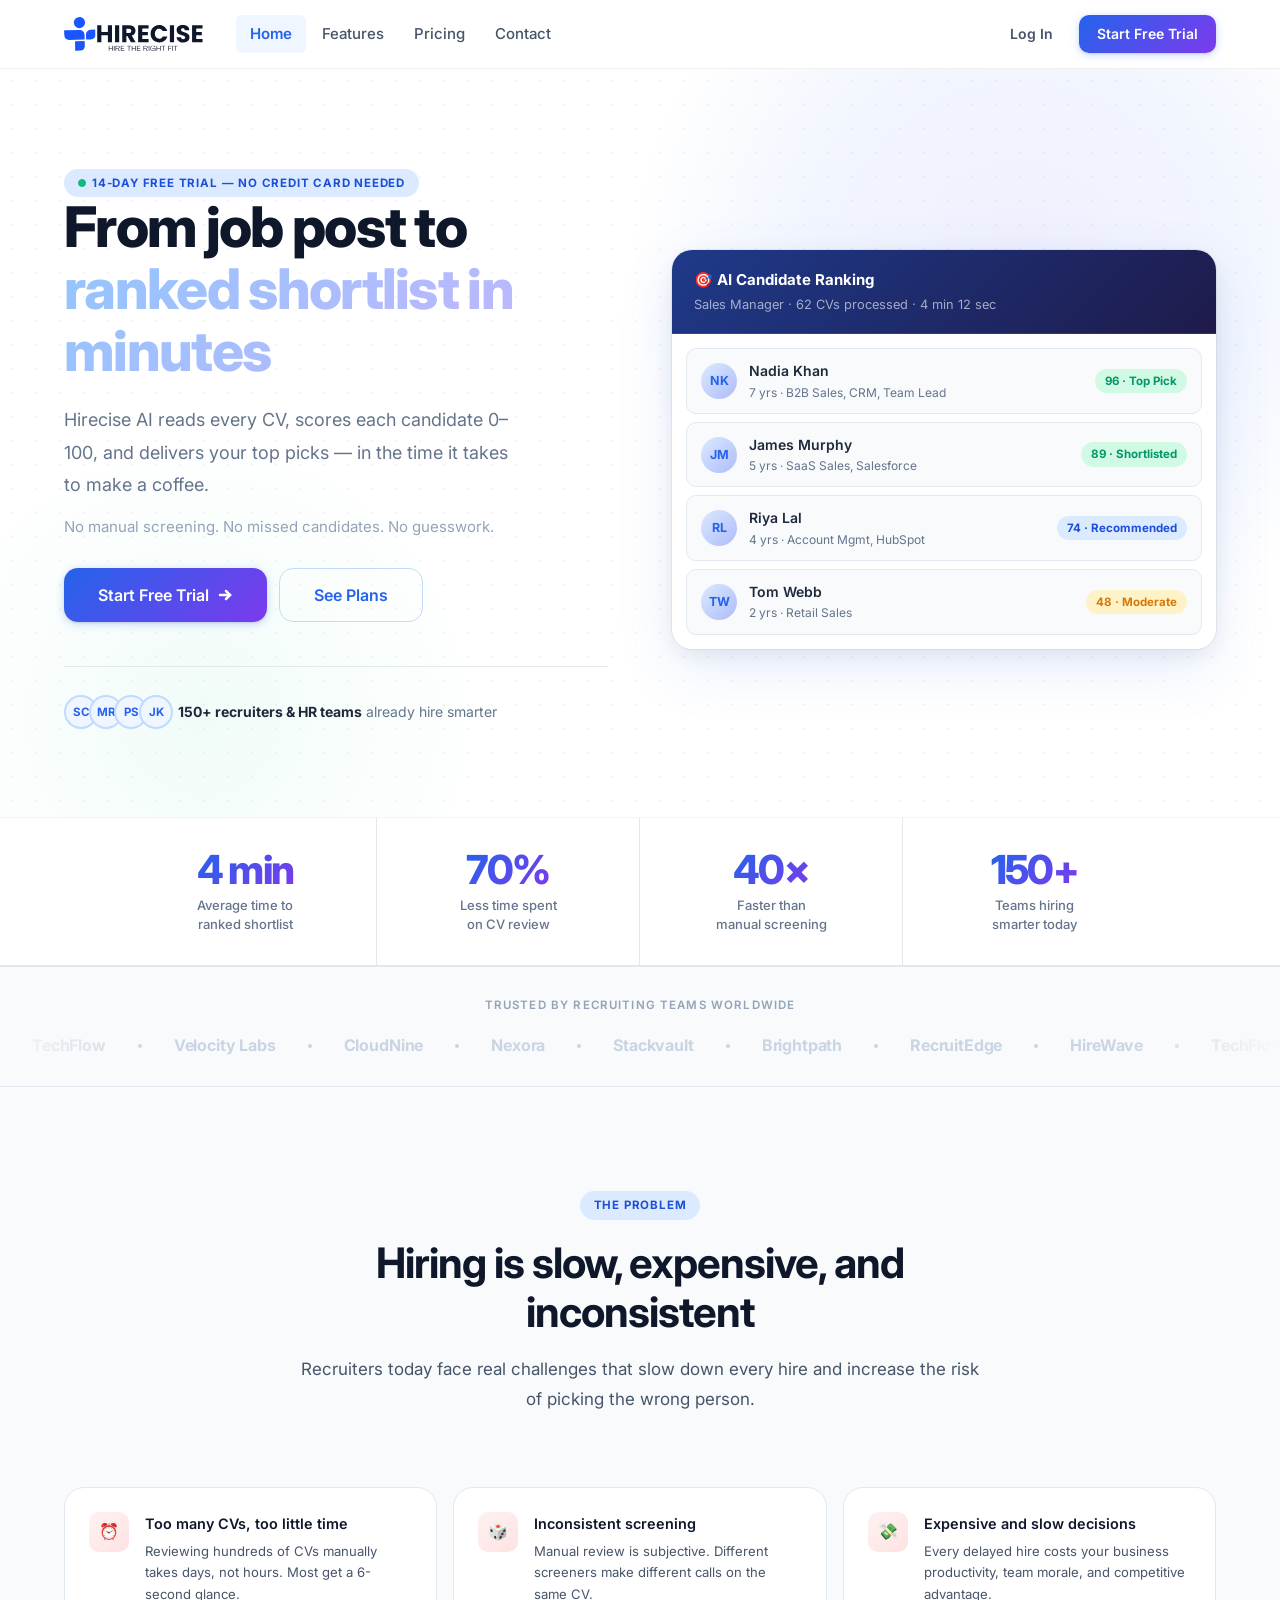
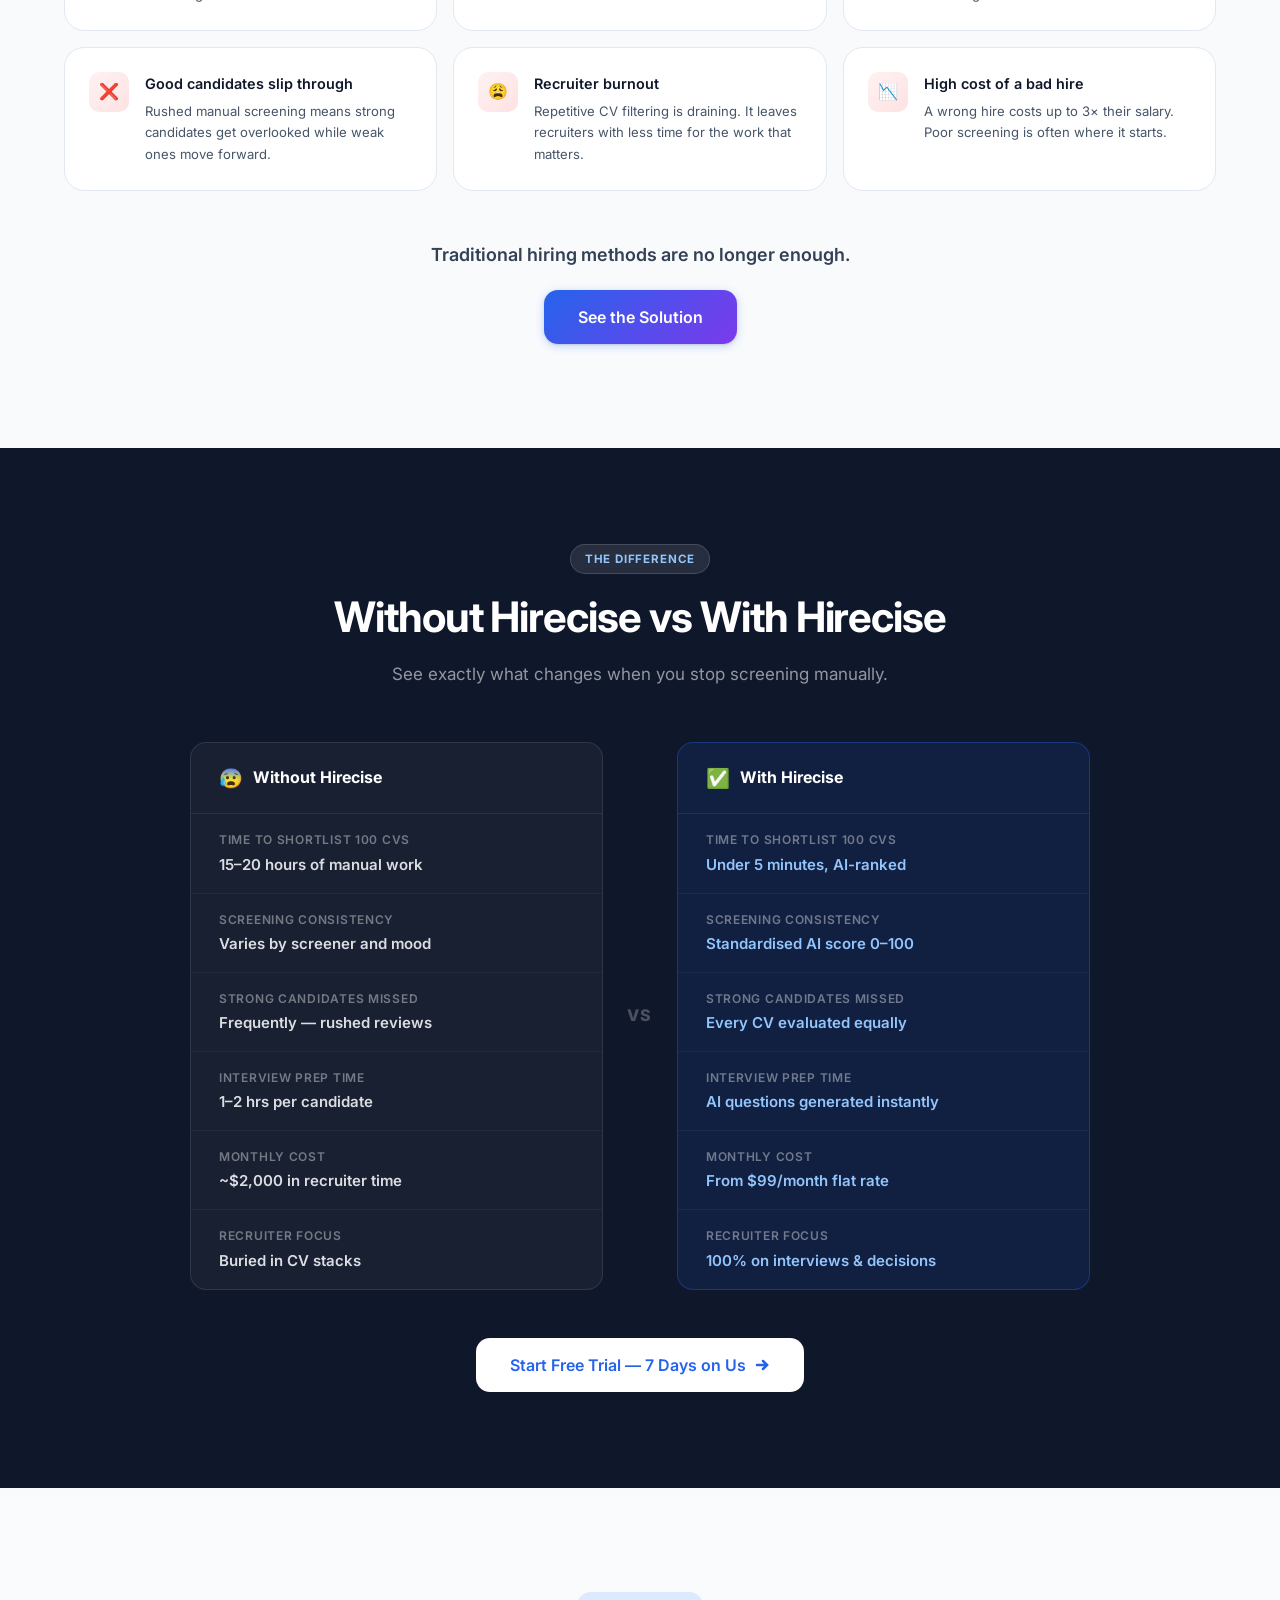
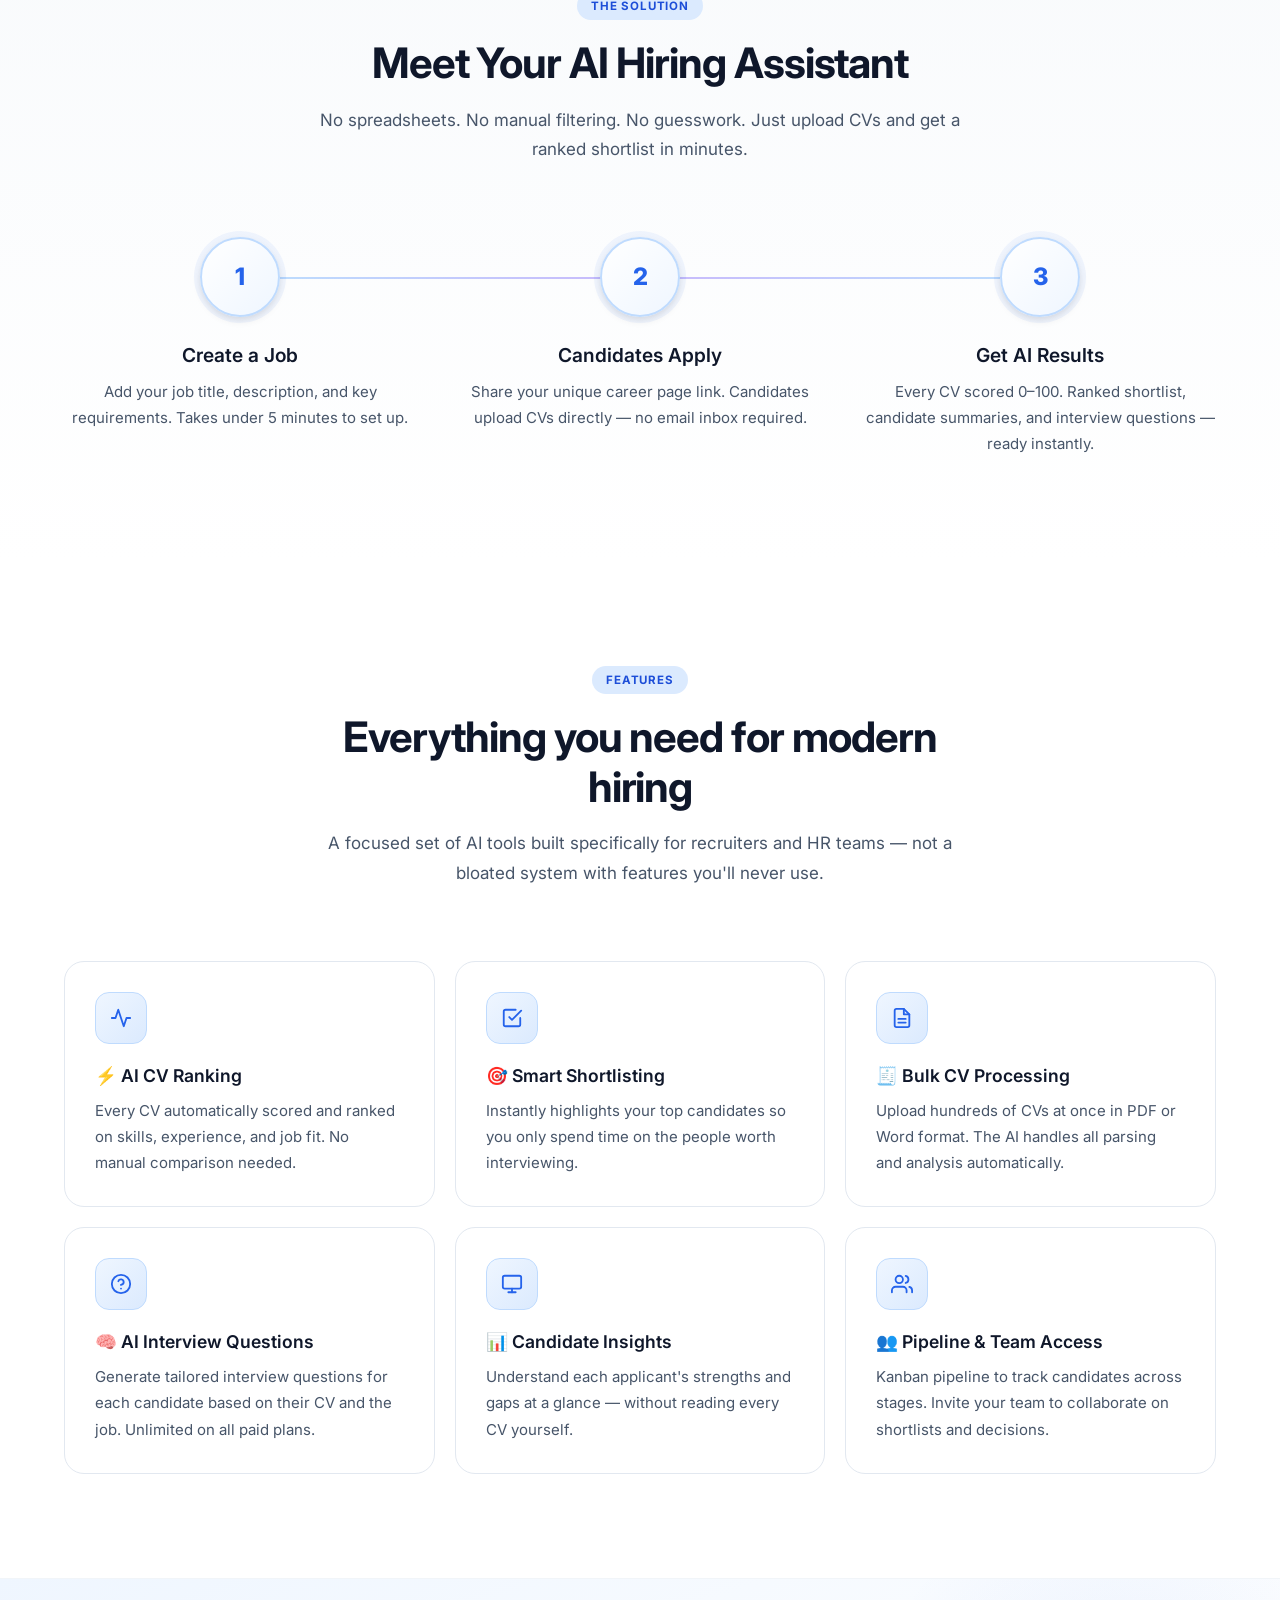
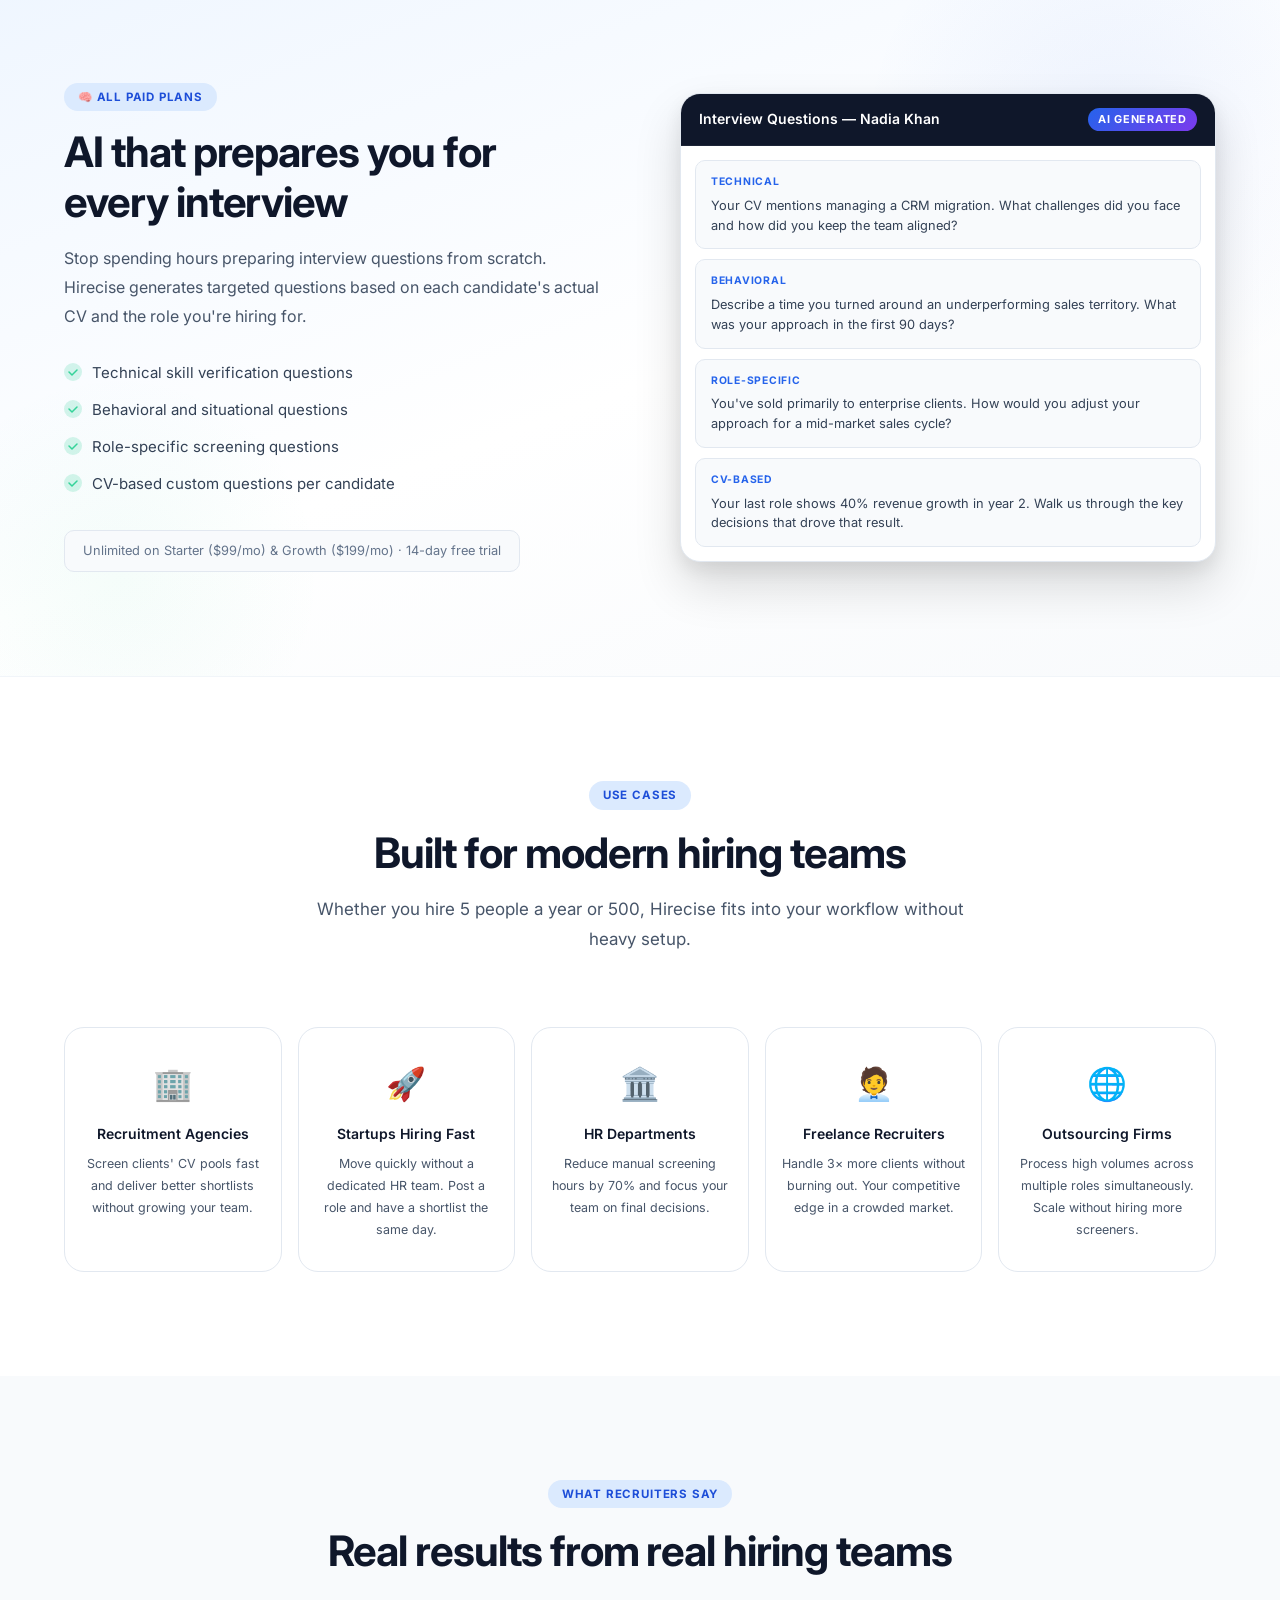
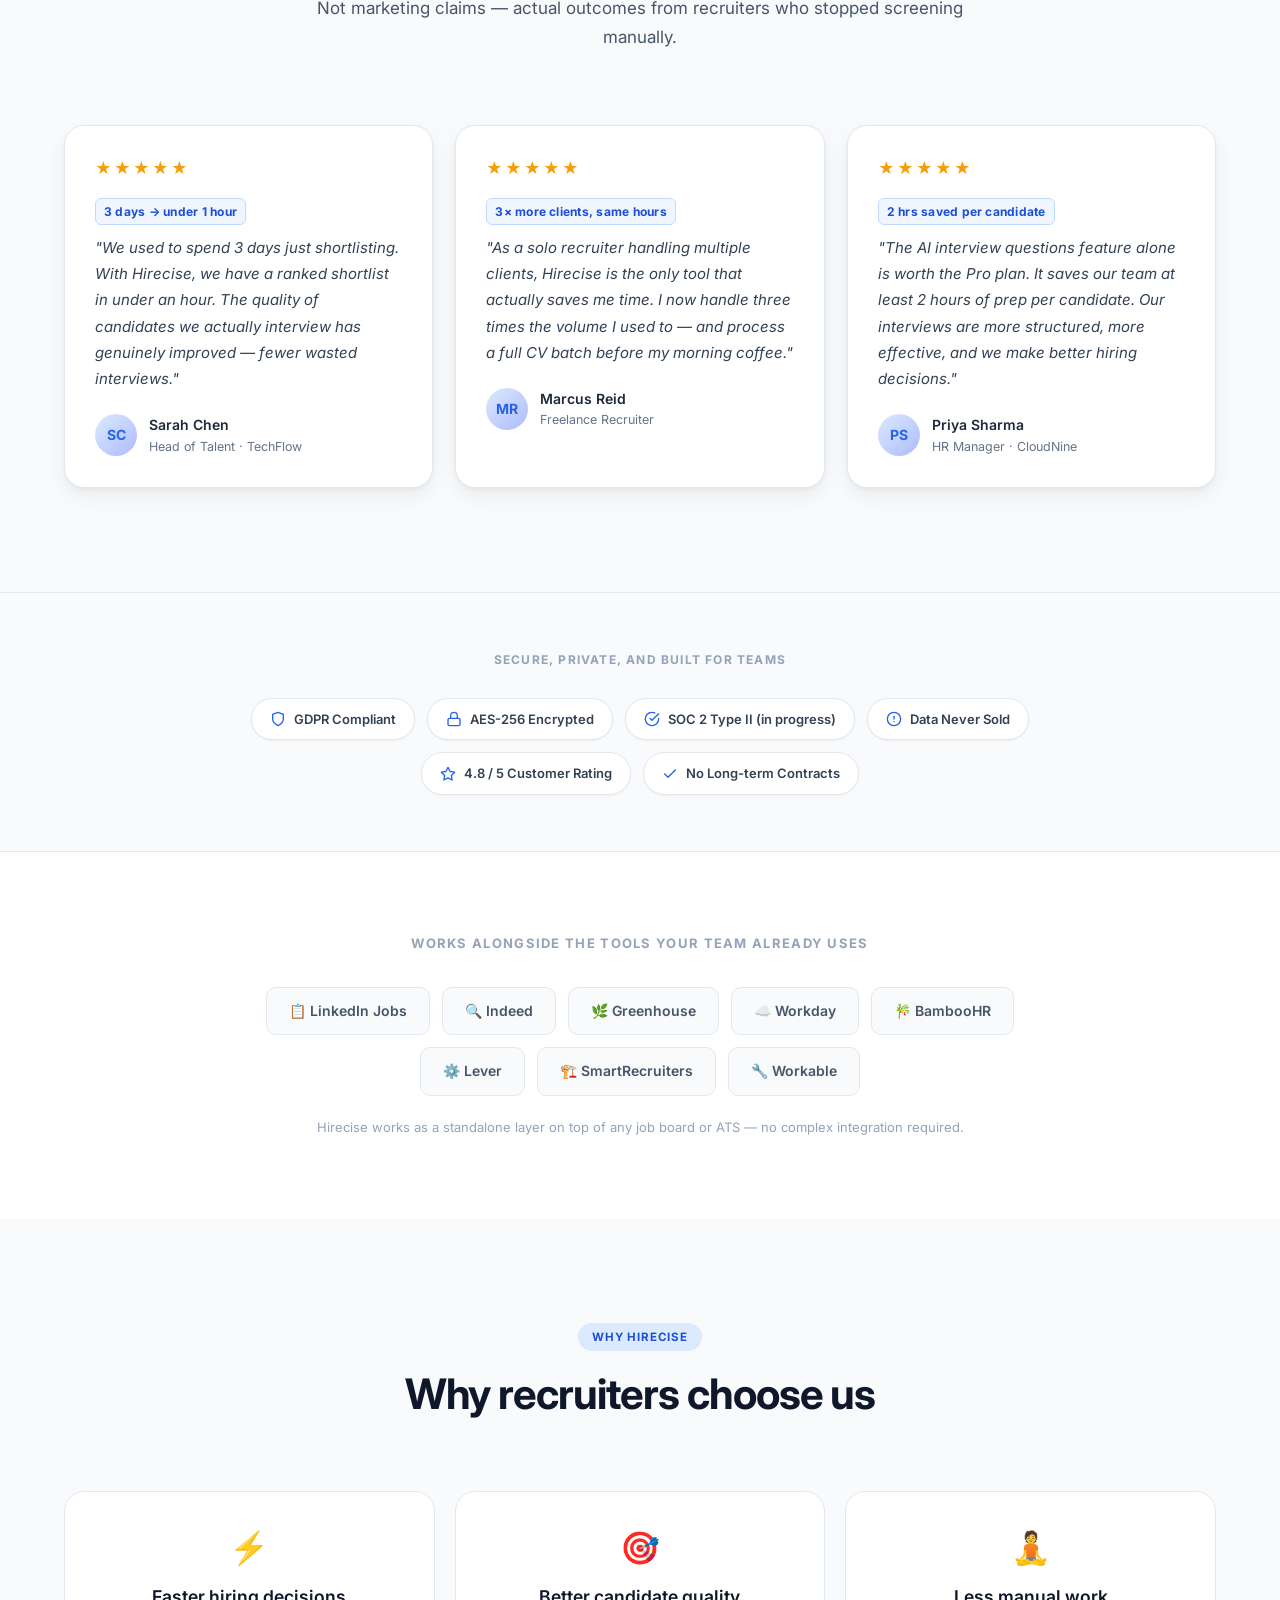
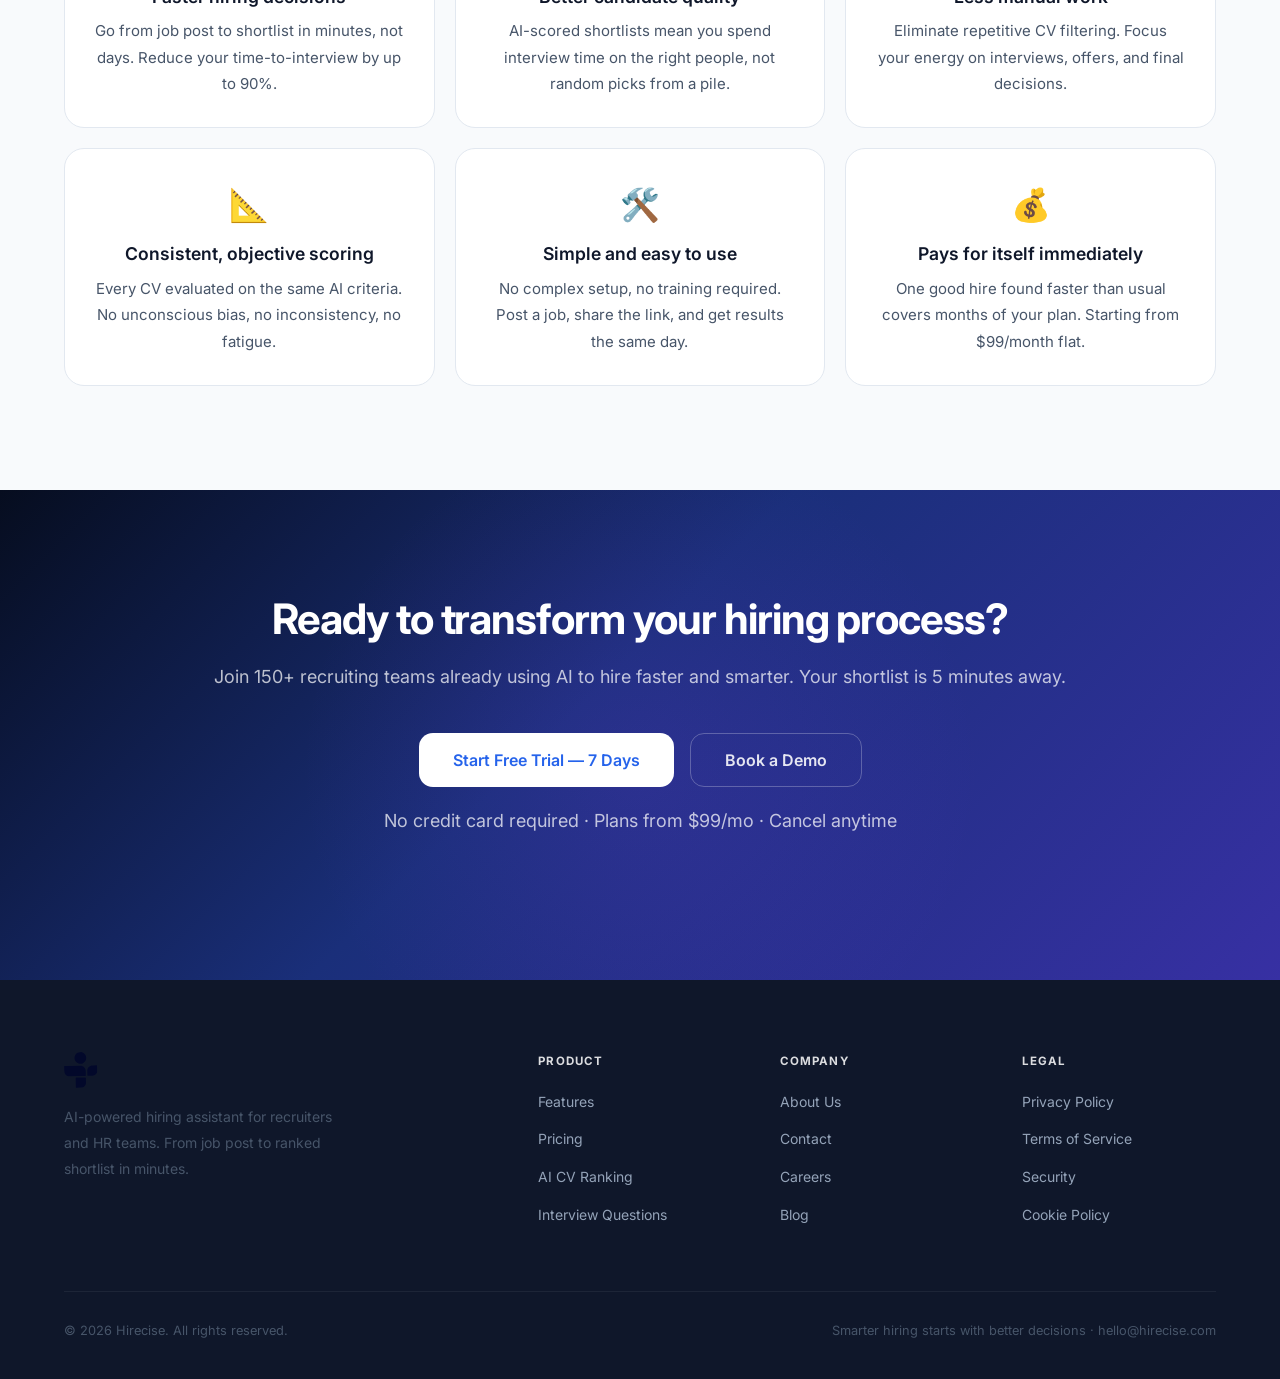
==== index.html @ f2cc5be3 "init: Hirecise marketing website Static HTML/CSS/JS marketing site for hirecise.com. Includes pricin" ====
<!DOCTYPE html>
<html lang="en">
<head>
  <meta charset="UTF-8">
  <meta name="viewport" content="width=device-width, initial-scale=1.0">
  <title>Hirecise — AI Hiring Assistant. From Job Post to Shortlist in Minutes.</title>
  <meta name="description" content="Hirecise AI instantly ranks, scores, and shortlists your best candidates. Go from job post to interview-ready shortlist in under 5 minutes. 14-day free trial.">
  <meta name="keywords" content="AI hiring assistant, AI CV screening, resume ranking software, candidate shortlisting, AI recruitment tool">
  <link rel="canonical" href="https://hirecise.com/">
  <meta property="og:type"        content="website">
  <meta property="og:url"         content="https://hirecise.com/">
  <meta property="og:title"       content="Hirecise — Job Post to Ranked Shortlist in Under 5 Minutes">
  <meta property="og:description" content="AI-powered CV ranking and shortlisting for recruiters and HR teams. 14-day free trial — no credit card needed.">
  <meta property="og:site_name"   content="Hirecise">
  <meta name="twitter:card"        content="summary_large_image">
  <meta name="twitter:title"       content="Hirecise — AI Hiring Assistant">
  <meta name="twitter:description" content="Stop wasting hours on CVs. AI ranks and shortlists candidates in minutes.">
  <script type="application/ld+json">
  {
    "@context":"https://schema.org",
    "@type":"SoftwareApplication",
    "name":"Hirecise",
    "url":"https://hirecise.com",
    "description":"AI-powered hiring assistant that screens, ranks, and shortlists candidates in minutes.",
    "applicationCategory":"BusinessApplication",
    "operatingSystem":"Web",
    "offers":[
      {"@type":"Offer","price":"99","priceCurrency":"USD","name":"Starter"},
      {"@type":"Offer","price":"199","priceCurrency":"USD","name":"Growth"}
    ]
  }
  </script>
  <link rel="preconnect" href="https://fonts.googleapis.com">
  <link rel="preconnect" href="https://fonts.gstatic.com" crossorigin>
  <link href="https://fonts.googleapis.com/css2?family=Inter:wght@400;500;600;700;800&display=swap" rel="stylesheet">
  <link rel="stylesheet" href="css/styles.css">

  <style>
    /* ── Stats Bar ─────────────────────────────────────── */
    .stats-bar {
      background: #fff;
      border-bottom: 1px solid var(--slate-200);
      padding: 0;
    }
    .stats-bar-inner {
      display: grid;
      grid-template-columns: repeat(4, 1fr);
      max-width: 1100px;
      margin: 0 auto;
      padding: 0 24px;
    }
    .stat-item {
      display: flex;
      flex-direction: column;
      align-items: center;
      justify-content: center;
      padding: 32px 20px;
      border-right: 1px solid var(--slate-200);
      text-align: center;
    }
    .stat-item:last-child { border-right: none; }
    .stat-value {
      font-size: 2.5rem;
      font-weight: 800;
      line-height: 1;
      letter-spacing: -.04em;
      background: var(--grad-primary);
      -webkit-background-clip: text;
      -webkit-text-fill-color: transparent;
      background-clip: text;
      margin-bottom: 6px;
    }
    .stat-label {
      font-size: .8125rem;
      font-weight: 500;
      color: var(--slate-500);
      line-height: 1.4;
    }
    @media (max-width: 700px) {
      .stats-bar-inner { grid-template-columns: repeat(2, 1fr); }
      .stat-item { border-right: 1px solid var(--slate-200); border-bottom: 1px solid var(--slate-200); }
      .stat-item:nth-child(2n) { border-right: none; }
      .stat-item:nth-last-child(-n+2) { border-bottom: none; }
      .stat-value { font-size: 2rem; }
    }

    /* ── Before / After Section ─────────────────────────── */
    .before-after {
      padding: 96px 0;
      background: var(--slate-900);
      color: #fff;
    }
    .before-after .section-header h2,
    .before-after .section-header p { color: #fff; }
    .before-after .section-header p { color: rgba(255,255,255,.6); }
    .ba-grid {
      display: grid;
      grid-template-columns: 1fr auto 1fr;
      gap: 0;
      max-width: 900px;
      margin: 0 auto;
      align-items: stretch;
    }
    .ba-col {
      background: rgba(255,255,255,.04);
      border: 1px solid rgba(255,255,255,.1);
      border-radius: 16px;
      overflow: hidden;
    }
    .ba-col.good { background: rgba(37,99,235,.12); border-color: rgba(37,99,235,.35); }
    .ba-header {
      padding: 20px 28px;
      font-weight: 700;
      font-size: 1rem;
      border-bottom: 1px solid rgba(255,255,255,.08);
      display: flex;
      align-items: center;
      gap: 10px;
    }
    .ba-col.good .ba-header { border-bottom-color: rgba(37,99,235,.25); }
    .ba-row {
      padding: 16px 28px;
      border-bottom: 1px solid rgba(255,255,255,.05);
      display: flex;
      flex-direction: column;
      gap: 3px;
    }
    .ba-row:last-child { border-bottom: none; }
    .ba-row-label { font-size: .75rem; font-weight: 600; color: rgba(255,255,255,.4); text-transform: uppercase; letter-spacing: .06em; }
    .ba-row-val { font-size: .9375rem; font-weight: 600; color: rgba(255,255,255,.85); }
    .ba-col.good .ba-row-val { color: #93c5fd; }
    .ba-vs {
      display: flex;
      align-items: center;
      justify-content: center;
      padding: 0 24px;
      font-weight: 800;
      font-size: 1rem;
      color: rgba(255,255,255,.25);
      letter-spacing: .08em;
    }
    @media (max-width: 700px) {
      .ba-grid { grid-template-columns: 1fr; gap: 16px; }
      .ba-vs { padding: 8px 0; }
    }

    /* ── Trust Badges ──────────────────────────────────── */
    .trust-badges {
      background: var(--slate-50);
      padding: 56px 0;
      border-top: 1px solid var(--slate-200);
      border-bottom: 1px solid var(--slate-200);
    }
    .trust-badges-label {
      text-align: center;
      font-size: .75rem;
      font-weight: 700;
      text-transform: uppercase;
      letter-spacing: .1em;
      color: var(--slate-400);
      margin-bottom: 28px;
    }
    .trust-badges-grid {
      display: flex;
      align-items: center;
      justify-content: center;
      flex-wrap: wrap;
      gap: 12px;
      max-width: 900px;
      margin: 0 auto;
      padding: 0 24px;
    }
    .trust-badge {
      display: flex;
      align-items: center;
      gap: 8px;
      background: #fff;
      border: 1px solid var(--slate-200);
      border-radius: 999px;
      padding: 10px 18px;
      font-size: .8125rem;
      font-weight: 600;
      color: var(--slate-700);
      box-shadow: var(--shadow-sm);
      white-space: nowrap;
    }
    .trust-badge svg { flex-shrink: 0; }

    /* ── Integrations ──────────────────────────────────── */
    .integrations {
      padding: 80px 0;
      background: #fff;
    }
    .integrations-label {
      text-align: center;
      font-size: .8125rem;
      font-weight: 700;
      text-transform: uppercase;
      letter-spacing: .1em;
      color: var(--slate-400);
      margin-bottom: 32px;
    }
    .integrations-grid {
      display: flex;
      align-items: center;
      justify-content: center;
      flex-wrap: wrap;
      gap: 12px;
      max-width: 800px;
      margin: 0 auto;
      padding: 0 24px;
    }
    .integration-chip {
      background: var(--slate-50);
      border: 1px solid var(--slate-200);
      border-radius: 10px;
      padding: 12px 22px;
      font-size: .875rem;
      font-weight: 600;
      color: var(--slate-600);
      transition: all .2s;
    }
    .integration-chip:hover {
      background: var(--blue-50);
      border-color: var(--blue-200);
      color: var(--blue-700);
      transform: translateY(-2px);
      box-shadow: var(--shadow-md);
    }
    .integrations-note {
      text-align: center;
      margin-top: 20px;
      font-size: .8125rem;
      color: var(--slate-400);
    }

    /* ── Improved testimonial numbers ─────────────────── */
    .testi-stat {
      display: inline-block;
      background: var(--blue-50);
      color: var(--blue-700);
      border: 1px solid var(--blue-200);
      border-radius: 6px;
      font-size: .75rem;
      font-weight: 700;
      padding: 3px 8px;
      margin-bottom: 10px;
      letter-spacing: .02em;
    }
  </style>
</head>
<body>

<!-- ═══ NAVIGATION ═══════════════════════════════════ -->
<header>
  <nav class="nav" role="navigation" aria-label="Main navigation">
    <div class="container">
      <div class="nav-inner">
        <a href="index.html" class="nav-logo" aria-label="Hirecise home">
          <img src="assets/logo.svg" alt="Hirecise" class="logo-img">
        </a>
        <div class="nav-links" aria-label="Site links">
          <a href="index.html">Home</a>
          <a href="features.html">Features</a>
          <a href="pricing.html">Pricing</a>
          <a href="contact.html">Contact</a>
        </div>
        <div class="nav-actions">
          <a href="https://app.hirecise.com/login" class="btn btn-ghost btn-sm">Log In</a>
          <a href="https://app.hirecise.com/register" class="btn btn-primary btn-sm">Start Free Trial</a>
        </div>
        <button class="nav-toggle" aria-label="Toggle navigation" aria-expanded="false">
          <svg class="icon-open" width="22" height="22" viewBox="0 0 24 24" fill="none" stroke="currentColor" stroke-width="2" stroke-linecap="round"><line x1="3" y1="6" x2="21" y2="6"/><line x1="3" y1="12" x2="21" y2="12"/><line x1="3" y1="18" x2="21" y2="18"/></svg>
          <svg class="icon-close" width="22" height="22" viewBox="0 0 24 24" fill="none" stroke="currentColor" stroke-width="2" stroke-linecap="round"><line x1="18" y1="6" x2="6" y2="18"/><line x1="6" y1="6" x2="18" y2="18"/></svg>
        </button>
      </div>
      <div class="nav-mobile">
        <a href="index.html">Home</a>
        <a href="features.html">Features</a>
        <a href="pricing.html">Pricing</a>
        <a href="contact.html">Contact</a>
        <div class="nav-mobile-actions">
          <a href="https://app.hirecise.com/login" class="btn btn-outline">Log In</a>
          <a href="https://app.hirecise.com/register" class="btn btn-primary">Start Free Trial</a>
        </div>
      </div>
    </div>
  </nav>
</header>

<!-- ═══ HERO ══════════════════════════════════════════ -->
<section class="hero" aria-labelledby="hero-heading">
  <div class="hero-noise" aria-hidden="true"></div>
  <div class="container">
    <div class="hero-inner">
      <div class="hero-content">
        <span class="badge badge-blue">
          <svg width="8" height="8" viewBox="0 0 8 8" fill="#10b981" style="animation:pulse-glow 2s ease-in-out infinite;border-radius:50%;"><circle cx="4" cy="4" r="4"/></svg>
          14-day free trial — no credit card needed
        </span>
        <h1 id="hero-heading">
          From job post to<br>
          <span class="hero-headline-accent">ranked shortlist in minutes</span>
        </h1>
        <p style="font-size:1.125rem;margin-bottom:12px;">
          Hirecise AI reads every CV, scores each candidate 0–100, and delivers your top picks — in the time it takes to make a coffee.
        </p>
        <p style="font-size:.9375rem;color:var(--slate-400);margin-bottom:28px;">
          No manual screening. No missed candidates. No guesswork.
        </p>
        <div class="hero-actions">
          <a href="https://app.hirecise.com/register" class="btn btn-primary btn-lg">
            Start Free Trial
            <svg width="16" height="16" viewBox="0 0 16 16" fill="none" stroke="currentColor" stroke-width="2.5" stroke-linecap="round"><line x1="3" y1="8" x2="13" y2="8"/><polyline points="9 4 13 8 9 12"/></svg>
          </a>
          <a href="pricing.html" class="btn btn-outline btn-lg">See Plans</a>
        </div>
        <div class="hero-proof">
          <div class="hero-avatars" aria-hidden="true">
            <span>SC</span><span>MR</span><span>PS</span><span>JK</span>
          </div>
          <p class="hero-proof-text"><strong>150+ recruiters &amp; HR teams</strong> already hire smarter</p>
        </div>
      </div>

      <div class="hero-visual" aria-hidden="true">
        <div class="dashboard-card">
          <div class="dashboard-card-header">
            <div class="dc-title">🎯 AI Candidate Ranking</div>
            <div class="dc-sub">Sales Manager · 62 CVs processed · 4 min 12 sec</div>
          </div>
          <div class="dashboard-card-body">
            <div class="candidate-row">
              <div class="cand-avatar">NK</div>
              <div class="cand-info">
                <div class="cand-name">Nadia Khan</div>
                <div class="cand-role">7 yrs · B2B Sales, CRM, Team Lead</div>
              </div>
              <span class="score-chip score-high">96 · Top Pick</span>
            </div>
            <div class="candidate-row">
              <div class="cand-avatar">JM</div>
              <div class="cand-info">
                <div class="cand-name">James Murphy</div>
                <div class="cand-role">5 yrs · SaaS Sales, Salesforce</div>
              </div>
              <span class="score-chip score-high">89 · Shortlisted</span>
            </div>
            <div class="candidate-row">
              <div class="cand-avatar">RL</div>
              <div class="cand-info">
                <div class="cand-name">Riya Lal</div>
                <div class="cand-role">4 yrs · Account Mgmt, HubSpot</div>
              </div>
              <span class="score-chip score-good">74 · Recommended</span>
            </div>
            <div class="candidate-row">
              <div class="cand-avatar">TW</div>
              <div class="cand-info">
                <div class="cand-name">Tom Webb</div>
                <div class="cand-role">2 yrs · Retail Sales</div>
              </div>
              <span class="score-chip score-medium">48 · Moderate</span>
            </div>
          </div>
        </div>
      </div>
    </div>
  </div>
</section>

<!-- ═══ STATS BAR ══════════════════════════════════════ -->
<div class="stats-bar" aria-label="Key stats">
  <div class="stats-bar-inner">
    <div class="stat-item">
      <div class="stat-value" data-count="4" data-suffix=" min">4 min</div>
      <div class="stat-label">Average time to<br>ranked shortlist</div>
    </div>
    <div class="stat-item">
      <div class="stat-value" data-count="70" data-suffix="%">70%</div>
      <div class="stat-label">Less time spent<br>on CV review</div>
    </div>
    <div class="stat-item">
      <div class="stat-value" data-count="40" data-suffix="×">40×</div>
      <div class="stat-label">Faster than<br>manual screening</div>
    </div>
    <div class="stat-item">
      <div class="stat-value" data-count="150" data-suffix="+">150+</div>
      <div class="stat-label">Teams hiring<br>smarter today</div>
    </div>
  </div>
</div>

<!-- ═══ TRUST BAR — MARQUEE ════════════════════════════ -->
<div class="trust-bar" aria-label="Trusted by companies">
  <p class="trust-bar-label">Trusted by recruiting teams worldwide</p>
  <div class="trust-bar-track">
    <div class="trust-bar-marquee" aria-hidden="true">
      <span>TechFlow</span><span class="trust-dot"></span>
      <span>Velocity Labs</span><span class="trust-dot"></span>
      <span>CloudNine</span><span class="trust-dot"></span>
      <span>Nexora</span><span class="trust-dot"></span>
      <span>Stackvault</span><span class="trust-dot"></span>
      <span>Brightpath</span><span class="trust-dot"></span>
      <span>RecruitEdge</span><span class="trust-dot"></span>
      <span>HireWave</span><span class="trust-dot"></span>
      <span>TechFlow</span><span class="trust-dot"></span>
      <span>Velocity Labs</span><span class="trust-dot"></span>
      <span>CloudNine</span><span class="trust-dot"></span>
      <span>Nexora</span><span class="trust-dot"></span>
      <span>Stackvault</span><span class="trust-dot"></span>
      <span>Brightpath</span><span class="trust-dot"></span>
      <span>RecruitEdge</span><span class="trust-dot"></span>
      <span>HireWave</span><span class="trust-dot"></span>
    </div>
  </div>
</div>

<!-- ═══ PROBLEM SECTION ════════════════════════════════ -->
<section class="section" style="background:var(--slate-50);" aria-labelledby="problem-heading">
  <div class="container">
    <div class="section-header">
      <span class="badge badge-blue">The Problem</span>
      <h2 id="problem-heading">Hiring is slow, expensive, and inconsistent</h2>
      <p>Recruiters today face real challenges that slow down every hire and increase the risk of picking the wrong person.</p>
    </div>
    <div class="problem-grid fade-up" role="list">
      <div class="problem-card">
        <div class="problem-icon">⏰</div>
        <div>
          <h4>Too many CVs, too little time</h4>
          <p>Reviewing hundreds of CVs manually takes days, not hours. Most get a 6-second glance.</p>
        </div>
      </div>
      <div class="problem-card">
        <div class="problem-icon">🎲</div>
        <div>
          <h4>Inconsistent screening</h4>
          <p>Manual review is subjective. Different screeners make different calls on the same CV.</p>
        </div>
      </div>
      <div class="problem-card">
        <div class="problem-icon">💸</div>
        <div>
          <h4>Expensive and slow decisions</h4>
          <p>Every delayed hire costs your business productivity, team morale, and competitive advantage.</p>
        </div>
      </div>
      <div class="problem-card">
        <div class="problem-icon">❌</div>
        <div>
          <h4>Good candidates slip through</h4>
          <p>Rushed manual screening means strong candidates get overlooked while weak ones move forward.</p>
        </div>
      </div>
      <div class="problem-card">
        <div class="problem-icon">😩</div>
        <div>
          <h4>Recruiter burnout</h4>
          <p>Repetitive CV filtering is draining. It leaves recruiters with less time for the work that matters.</p>
        </div>
      </div>
      <div class="problem-card">
        <div class="problem-icon">📉</div>
        <div>
          <h4>High cost of a bad hire</h4>
          <p>A wrong hire costs up to 3× their salary. Poor screening is often where it starts.</p>
        </div>
      </div>
    </div>
    <div style="text-align:center;margin-top:48px;">
      <p style="font-size:1.125rem;font-weight:600;color:var(--slate-700);margin-bottom:20px;">Traditional hiring methods are no longer enough.</p>
      <a href="#solution" class="btn btn-primary btn-lg">See the Solution</a>
    </div>
  </div>
</section>

<!-- ═══ BEFORE / AFTER ══════════════════════════════════ -->
<section class="before-after" aria-labelledby="ba-heading">
  <div class="container">
    <div class="section-header" style="margin-bottom:52px;">
      <span class="badge badge-dark">The Difference</span>
      <h2 id="ba-heading" style="color:#fff;">Without Hirecise vs With Hirecise</h2>
      <p style="color:rgba(255,255,255,.55);">See exactly what changes when you stop screening manually.</p>
    </div>
    <div class="ba-grid">
      <div class="ba-col">
        <div class="ba-header">
          <span style="font-size:1.2rem;">😰</span> Without Hirecise
        </div>
        <div class="ba-row">
          <div class="ba-row-label">Time to shortlist 100 CVs</div>
          <div class="ba-row-val">15–20 hours of manual work</div>
        </div>
        <div class="ba-row">
          <div class="ba-row-label">Screening consistency</div>
          <div class="ba-row-val">Varies by screener and mood</div>
        </div>
        <div class="ba-row">
          <div class="ba-row-label">Strong candidates missed</div>
          <div class="ba-row-val">Frequently — rushed reviews</div>
        </div>
        <div class="ba-row">
          <div class="ba-row-label">Interview prep time</div>
          <div class="ba-row-val">1–2 hrs per candidate</div>
        </div>
        <div class="ba-row">
          <div class="ba-row-label">Monthly cost</div>
          <div class="ba-row-val">~$2,000 in recruiter time</div>
        </div>
        <div class="ba-row">
          <div class="ba-row-label">Recruiter focus</div>
          <div class="ba-row-val">Buried in CV stacks</div>
        </div>
      </div>

      <div class="ba-vs">VS</div>

      <div class="ba-col good">
        <div class="ba-header">
          <span style="font-size:1.2rem;">✅</span> With Hirecise
        </div>
        <div class="ba-row">
          <div class="ba-row-label">Time to shortlist 100 CVs</div>
          <div class="ba-row-val">Under 5 minutes, AI-ranked</div>
        </div>
        <div class="ba-row">
          <div class="ba-row-label">Screening consistency</div>
          <div class="ba-row-val">Standardised AI score 0–100</div>
        </div>
        <div class="ba-row">
          <div class="ba-row-label">Strong candidates missed</div>
          <div class="ba-row-val">Every CV evaluated equally</div>
        </div>
        <div class="ba-row">
          <div class="ba-row-label">Interview prep time</div>
          <div class="ba-row-val">AI questions generated instantly</div>
        </div>
        <div class="ba-row">
          <div class="ba-row-label">Monthly cost</div>
          <div class="ba-row-val">From $99/month flat rate</div>
        </div>
        <div class="ba-row">
          <div class="ba-row-label">Recruiter focus</div>
          <div class="ba-row-val">100% on interviews &amp; decisions</div>
        </div>
      </div>
    </div>
    <div style="text-align:center;margin-top:48px;">
      <a href="https://app.hirecise.com/register" class="btn btn-white btn-lg">
        Start Free Trial — 7 Days on Us
        <svg width="16" height="16" viewBox="0 0 16 16" fill="none" stroke="currentColor" stroke-width="2.5" stroke-linecap="round"><line x1="3" y1="8" x2="13" y2="8"/><polyline points="9 4 13 8 9 12"/></svg>
      </a>
    </div>
  </div>
</section>

<!-- ═══ SOLUTION / HOW IT WORKS ════════════════════════ -->
<section class="section how" id="solution" aria-labelledby="solution-heading">
  <div class="container">
    <div class="section-header">
      <span class="badge badge-blue">The Solution</span>
      <h2 id="solution-heading">Meet Your AI Hiring Assistant</h2>
      <p>No spreadsheets. No manual filtering. No guesswork. Just upload CVs and get a ranked shortlist in minutes.</p>
    </div>
    <div class="steps-grid fade-up" role="list">
      <div class="step">
        <div class="step-num" aria-hidden="true">1</div>
        <h3>Create a Job</h3>
        <p>Add your job title, description, and key requirements. Takes under 5 minutes to set up.</p>
      </div>
      <div class="step">
        <div class="step-num" aria-hidden="true">2</div>
        <h3>Candidates Apply</h3>
        <p>Share your unique career page link. Candidates upload CVs directly — no email inbox required.</p>
      </div>
      <div class="step">
        <div class="step-num" aria-hidden="true">3</div>
        <h3>Get AI Results</h3>
        <p>Every CV scored 0–100. Ranked shortlist, candidate summaries, and interview questions — ready instantly.</p>
      </div>
    </div>
  </div>
</section>

<!-- ═══ FEATURES ═══════════════════════════════════════ -->
<section class="section" aria-labelledby="features-heading">
  <div class="container">
    <div class="section-header">
      <span class="badge badge-blue">Features</span>
      <h2 id="features-heading">Everything you need for modern hiring</h2>
      <p>A focused set of AI tools built specifically for recruiters and HR teams — not a bloated system with features you'll never use.</p>
    </div>
    <div class="highlights-grid fade-up">
      <article class="highlight-card">
        <div class="highlight-icon" aria-hidden="true">
          <svg width="22" height="22" viewBox="0 0 24 24" fill="none" stroke="currentColor" stroke-width="2" stroke-linecap="round" stroke-linejoin="round"><polyline points="22 12 18 12 15 21 9 3 6 12 2 12"/></svg>
        </div>
        <h3>⚡ AI CV Ranking</h3>
        <p>Every CV automatically scored and ranked on skills, experience, and job fit. No manual comparison needed.</p>
      </article>
      <article class="highlight-card">
        <div class="highlight-icon" aria-hidden="true">
          <svg width="22" height="22" viewBox="0 0 24 24" fill="none" stroke="currentColor" stroke-width="2" stroke-linecap="round" stroke-linejoin="round"><path d="M9 11l3 3L22 4"/><path d="M21 12v7a2 2 0 01-2 2H5a2 2 0 01-2-2V5a2 2 0 012-2h11"/></svg>
        </div>
        <h3>🎯 Smart Shortlisting</h3>
        <p>Instantly highlights your top candidates so you only spend time on the people worth interviewing.</p>
      </article>
      <article class="highlight-card">
        <div class="highlight-icon" aria-hidden="true">
          <svg width="22" height="22" viewBox="0 0 24 24" fill="none" stroke="currentColor" stroke-width="2" stroke-linecap="round" stroke-linejoin="round"><path d="M14 2H6a2 2 0 00-2 2v16a2 2 0 002 2h12a2 2 0 002-2V8z"/><polyline points="14 2 14 8 20 8"/><line x1="16" y1="13" x2="8" y2="13"/><line x1="16" y1="17" x2="8" y2="17"/></svg>
        </div>
        <h3>🧾 Bulk CV Processing</h3>
        <p>Upload hundreds of CVs at once in PDF or Word format. The AI handles all parsing and analysis automatically.</p>
      </article>
      <article class="highlight-card">
        <div class="highlight-icon" aria-hidden="true">
          <svg width="22" height="22" viewBox="0 0 24 24" fill="none" stroke="currentColor" stroke-width="2" stroke-linecap="round" stroke-linejoin="round"><circle cx="12" cy="12" r="10"/><path d="M9.09 9a3 3 0 015.83 1c0 2-3 3-3 3"/><line x1="12" y1="17" x2="12.01" y2="17"/></svg>
        </div>
        <h3>🧠 AI Interview Questions</h3>
        <p>Generate tailored interview questions for each candidate based on their CV and the job. Unlimited on all paid plans.</p>
      </article>
      <article class="highlight-card">
        <div class="highlight-icon" aria-hidden="true">
          <svg width="22" height="22" viewBox="0 0 24 24" fill="none" stroke="currentColor" stroke-width="2" stroke-linecap="round" stroke-linejoin="round"><rect x="2" y="3" width="20" height="14" rx="2"/><line x1="8" y1="21" x2="16" y2="21"/><line x1="12" y1="17" x2="12" y2="21"/></svg>
        </div>
        <h3>📊 Candidate Insights</h3>
        <p>Understand each applicant's strengths and gaps at a glance — without reading every CV yourself.</p>
      </article>
      <article class="highlight-card">
        <div class="highlight-icon" aria-hidden="true">
          <svg width="22" height="22" viewBox="0 0 24 24" fill="none" stroke="currentColor" stroke-width="2" stroke-linecap="round" stroke-linejoin="round"><path d="M17 21v-2a4 4 0 00-4-4H5a4 4 0 00-4 4v2"/><circle cx="9" cy="7" r="4"/><path d="M23 21v-2a4 4 0 00-3-3.87"/><path d="M16 3.13a4 4 0 010 7.75"/></svg>
        </div>
        <h3>👥 Pipeline &amp; Team Access</h3>
        <p>Kanban pipeline to track candidates across stages. Invite your team to collaborate on shortlists and decisions.</p>
      </article>
    </div>
  </div>
</section>

<!-- ═══ AI INTERVIEW SECTION ══════════════════════════ -->
<section class="interview-section" aria-labelledby="interview-heading">
  <div class="container">
    <div class="interview-inner">
      <div class="interview-text">
        <span class="badge badge-blue" style="margin-bottom:16px;">
          🧠 All Paid Plans
        </span>
        <h2 id="interview-heading">AI that prepares you for every interview</h2>
        <p>Stop spending hours preparing interview questions from scratch. Hirecise generates targeted questions based on each candidate's actual CV and the role you're hiring for.</p>
        <ul class="interview-list">
          <li>
            <svg width="18" height="18" viewBox="0 0 18 18" fill="none"><circle cx="9" cy="9" r="9" fill="rgba(52,211,153,0.2)"/><path d="M5 9l3 3 5-5" stroke="#34d399" stroke-width="1.5" stroke-linecap="round" stroke-linejoin="round"/></svg>
            Technical skill verification questions
          </li>
          <li>
            <svg width="18" height="18" viewBox="0 0 18 18" fill="none"><circle cx="9" cy="9" r="9" fill="rgba(52,211,153,0.2)"/><path d="M5 9l3 3 5-5" stroke="#34d399" stroke-width="1.5" stroke-linecap="round" stroke-linejoin="round"/></svg>
            Behavioral and situational questions
          </li>
          <li>
            <svg width="18" height="18" viewBox="0 0 18 18" fill="none"><circle cx="9" cy="9" r="9" fill="rgba(52,211,153,0.2)"/><path d="M5 9l3 3 5-5" stroke="#34d399" stroke-width="1.5" stroke-linecap="round" stroke-linejoin="round"/></svg>
            Role-specific screening questions
          </li>
          <li>
            <svg width="18" height="18" viewBox="0 0 18 18" fill="none"><circle cx="9" cy="9" r="9" fill="rgba(52,211,153,0.2)"/><path d="M5 9l3 3 5-5" stroke="#34d399" stroke-width="1.5" stroke-linecap="round" stroke-linejoin="round"/></svg>
            CV-based custom questions per candidate
          </li>
        </ul>
        <span class="interview-note">Unlimited on Starter ($99/mo) &amp; Growth ($199/mo) · 14-day free trial</span>
      </div>

      <div class="interview-visual" aria-hidden="true">
        <div class="interview-card">
          <div class="ic-header">
            <h4>Interview Questions — Nadia Khan</h4>
            <span class="ic-tag">AI Generated</span>
          </div>
          <div class="ic-body">
            <div class="iq-item">
              <div class="iq-type">Technical</div>
              <div class="iq-text">Your CV mentions managing a CRM migration. What challenges did you face and how did you keep the team aligned?</div>
            </div>
            <div class="iq-item">
              <div class="iq-type">Behavioral</div>
              <div class="iq-text">Describe a time you turned around an underperforming sales territory. What was your approach in the first 90 days?</div>
            </div>
            <div class="iq-item">
              <div class="iq-type">Role-Specific</div>
              <div class="iq-text">You've sold primarily to enterprise clients. How would you adjust your approach for a mid-market sales cycle?</div>
            </div>
            <div class="iq-item">
              <div class="iq-type">CV-Based</div>
              <div class="iq-text">Your last role shows 40% revenue growth in year 2. Walk us through the key decisions that drove that result.</div>
            </div>
          </div>
        </div>
      </div>
    </div>
  </div>
</section>

<!-- ═══ USE CASES ══════════════════════════════════════ -->
<section class="section" aria-labelledby="usecases-heading">
  <div class="container">
    <div class="section-header">
      <span class="badge badge-blue">Use Cases</span>
      <h2 id="usecases-heading">Built for modern hiring teams</h2>
      <p>Whether you hire 5 people a year or 500, Hirecise fits into your workflow without heavy setup.</p>
    </div>
    <div class="use-cases-grid">
      <div class="use-case-card">
        <span class="use-case-emoji">🏢</span>
        <h4>Recruitment Agencies</h4>
        <p>Screen clients' CV pools fast and deliver better shortlists without growing your team.</p>
      </div>
      <div class="use-case-card">
        <span class="use-case-emoji">🚀</span>
        <h4>Startups Hiring Fast</h4>
        <p>Move quickly without a dedicated HR team. Post a role and have a shortlist the same day.</p>
      </div>
      <div class="use-case-card">
        <span class="use-case-emoji">🏛️</span>
        <h4>HR Departments</h4>
        <p>Reduce manual screening hours by 70% and focus your team on final decisions.</p>
      </div>
      <div class="use-case-card">
        <span class="use-case-emoji">🧑‍💼</span>
        <h4>Freelance Recruiters</h4>
        <p>Handle 3× more clients without burning out. Your competitive edge in a crowded market.</p>
      </div>
      <div class="use-case-card">
        <span class="use-case-emoji">🌐</span>
        <h4>Outsourcing Firms</h4>
        <p>Process high volumes across multiple roles simultaneously. Scale without hiring more screeners.</p>
      </div>
    </div>
  </div>
</section>

<!-- ═══ TESTIMONIALS ══════════════════════════════════ -->
<section class="section testimonials" aria-labelledby="testimonials-heading">
  <div class="container">
    <div class="section-header">
      <span class="badge badge-blue">What Recruiters Say</span>
      <h2 id="testimonials-heading">Real results from real hiring teams</h2>
      <p>Not marketing claims — actual outcomes from recruiters who stopped screening manually.</p>
    </div>
    <div class="testimonials-grid fade-up" role="list">
      <article class="testi-card">
        <div class="testi-stars" aria-label="5 stars">★★★★★</div>
        <div class="testi-stat">3 days → under 1 hour</div>
        <p class="testi-text">"We used to spend 3 days just shortlisting. With Hirecise, we have a ranked shortlist in under an hour. The quality of candidates we actually interview has genuinely improved — fewer wasted interviews."</p>
        <div class="testi-author">
          <div class="testi-avatar" aria-hidden="true">SC</div>
          <div>
            <div class="testi-name">Sarah Chen</div>
            <div class="testi-title">Head of Talent · TechFlow</div>
          </div>
        </div>
      </article>
      <article class="testi-card">
        <div class="testi-stars" aria-label="5 stars">★★★★★</div>
        <div class="testi-stat">3× more clients, same hours</div>
        <p class="testi-text">"As a solo recruiter handling multiple clients, Hirecise is the only tool that actually saves me time. I now handle three times the volume I used to — and process a full CV batch before my morning coffee."</p>
        <div class="testi-author">
          <div class="testi-avatar" aria-hidden="true">MR</div>
          <div>
            <div class="testi-name">Marcus Reid</div>
            <div class="testi-title">Freelance Recruiter</div>
          </div>
        </div>
      </article>
      <article class="testi-card">
        <div class="testi-stars" aria-label="5 stars">★★★★★</div>
        <div class="testi-stat">2 hrs saved per candidate</div>
        <p class="testi-text">"The AI interview questions feature alone is worth the Pro plan. It saves our team at least 2 hours of prep per candidate. Our interviews are more structured, more effective, and we make better hiring decisions."</p>
        <div class="testi-author">
          <div class="testi-avatar" aria-hidden="true">PS</div>
          <div>
            <div class="testi-name">Priya Sharma</div>
            <div class="testi-title">HR Manager · CloudNine</div>
          </div>
        </div>
      </article>
    </div>
  </div>
</section>

<!-- ═══ TRUST BADGES ════════════════════════════════════ -->
<div class="trust-badges" aria-label="Security and trust">
  <p class="trust-badges-label">Secure, private, and built for teams</p>
  <div class="trust-badges-grid">
    <div class="trust-badge">
      <svg width="16" height="16" viewBox="0 0 24 24" fill="none" stroke="#2563eb" stroke-width="2" stroke-linecap="round" stroke-linejoin="round"><path d="M12 22s8-4 8-10V5l-8-3-8 3v7c0 6 8 10 8 10z"/></svg>
      GDPR Compliant
    </div>
    <div class="trust-badge">
      <svg width="16" height="16" viewBox="0 0 24 24" fill="none" stroke="#2563eb" stroke-width="2" stroke-linecap="round" stroke-linejoin="round"><rect x="3" y="11" width="18" height="11" rx="2" ry="2"/><path d="M7 11V7a5 5 0 0110 0v4"/></svg>
      AES-256 Encrypted
    </div>
    <div class="trust-badge">
      <svg width="16" height="16" viewBox="0 0 24 24" fill="none" stroke="#2563eb" stroke-width="2" stroke-linecap="round" stroke-linejoin="round"><path d="M22 11.08V12a10 10 0 11-5.93-9.14"/><polyline points="22 4 12 14.01 9 11.01"/></svg>
      SOC 2 Type II (in progress)
    </div>
    <div class="trust-badge">
      <svg width="16" height="16" viewBox="0 0 24 24" fill="none" stroke="#2563eb" stroke-width="2" stroke-linecap="round" stroke-linejoin="round"><circle cx="12" cy="12" r="10"/><line x1="12" y1="8" x2="12" y2="12"/><line x1="12" y1="16" x2="12.01" y2="16"/></svg>
      Data Never Sold
    </div>
    <div class="trust-badge">
      <svg width="16" height="16" viewBox="0 0 24 24" fill="none" stroke="#2563eb" stroke-width="2" stroke-linecap="round" stroke-linejoin="round"><polygon points="12 2 15.09 8.26 22 9.27 17 14.14 18.18 21.02 12 17.77 5.82 21.02 7 14.14 2 9.27 8.91 8.26 12 2"/></svg>
      4.8 / 5 Customer Rating
    </div>
    <div class="trust-badge">
      <svg width="16" height="16" viewBox="0 0 24 24" fill="none" stroke="#2563eb" stroke-width="2" stroke-linecap="round" stroke-linejoin="round"><polyline points="20 6 9 17 4 12"/></svg>
      No Long-term Contracts
    </div>
  </div>
</div>

<!-- ═══ INTEGRATIONS ════════════════════════════════════ -->
<section class="integrations" aria-labelledby="integrations-heading">
  <div class="container">
    <p class="integrations-label" id="integrations-heading">Works alongside the tools your team already uses</p>
    <div class="integrations-grid">
      <div class="integration-chip">📋 LinkedIn Jobs</div>
      <div class="integration-chip">🔍 Indeed</div>
      <div class="integration-chip">🌿 Greenhouse</div>
      <div class="integration-chip">☁️ Workday</div>
      <div class="integration-chip">🎋 BambooHR</div>
      <div class="integration-chip">⚙️ Lever</div>
      <div class="integration-chip">🏗️ SmartRecruiters</div>
      <div class="integration-chip">🔧 Workable</div>
    </div>
    <p class="integrations-note">Hirecise works as a standalone layer on top of any job board or ATS — no complex integration required.</p>
  </div>
</section>

<!-- ═══ WHY US ══════════════════════════════════════════ -->
<section class="section" style="background:var(--slate-50);" aria-labelledby="why-heading">
  <div class="container">
    <div class="section-header">
      <span class="badge badge-blue">Why Hirecise</span>
      <h2 id="why-heading">Why recruiters choose us</h2>
    </div>
    <div class="highlights-grid fade-up">
      <div class="highlight-card" style="text-align:center;">
        <div style="font-size:2rem;margin-bottom:12px;">⚡</div>
        <h3>Faster hiring decisions</h3>
        <p>Go from job post to shortlist in minutes, not days. Reduce your time-to-interview by up to 90%.</p>
      </div>
      <div class="highlight-card" style="text-align:center;">
        <div style="font-size:2rem;margin-bottom:12px;">🎯</div>
        <h3>Better candidate quality</h3>
        <p>AI-scored shortlists mean you spend interview time on the right people, not random picks from a pile.</p>
      </div>
      <div class="highlight-card" style="text-align:center;">
        <div style="font-size:2rem;margin-bottom:12px;">🧘</div>
        <h3>Less manual work</h3>
        <p>Eliminate repetitive CV filtering. Focus your energy on interviews, offers, and final decisions.</p>
      </div>
      <div class="highlight-card" style="text-align:center;">
        <div style="font-size:2rem;margin-bottom:12px;">📐</div>
        <h3>Consistent, objective scoring</h3>
        <p>Every CV evaluated on the same AI criteria. No unconscious bias, no inconsistency, no fatigue.</p>
      </div>
      <div class="highlight-card" style="text-align:center;">
        <div style="font-size:2rem;margin-bottom:12px;">🛠️</div>
        <h3>Simple and easy to use</h3>
        <p>No complex setup, no training required. Post a job, share the link, and get results the same day.</p>
      </div>
      <div class="highlight-card" style="text-align:center;">
        <div style="font-size:2rem;margin-bottom:12px;">💰</div>
        <h3>Pays for itself immediately</h3>
        <p>One good hire found faster than usual covers months of your plan. Starting from $99/month flat.</p>
      </div>
    </div>
  </div>
</section>

<!-- ═══ CTA BANNER ════════════════════════════════════ -->
<section class="cta-banner" aria-labelledby="cta-heading">
  <div class="container">
    <h2 id="cta-heading">Ready to transform your hiring process?</h2>
    <p>Join 150+ recruiting teams already using AI to hire faster and smarter. Your shortlist is 5 minutes away.</p>
    <div class="cta-actions">
      <a href="https://app.hirecise.com/register" class="btn btn-white btn-lg">Start Free Trial — 7 Days</a>
      <a href="contact.html" class="btn btn-dark-outline btn-lg">Book a Demo</a>
    </div>
    <p class="cta-note">No credit card required · Plans from $99/mo · Cancel anytime</p>
  </div>
</section>

<!-- ═══ FOOTER ════════════════════════════════════════ -->
<footer>
  <div class="container">
    <div class="footer-grid">
      <div class="footer-brand">
        <a href="index.html" class="nav-logo" aria-label="Hirecise home">
          <img src="assets/logo-white.svg" alt="Hirecise" class="logo-img" style="height:36px;">
        </a>
        <p>AI-powered hiring assistant for recruiters and HR teams. From job post to ranked shortlist in minutes.</p>
      </div>
      <div class="footer-col">
        <h5>Product</h5>
        <ul>
          <li><a href="features.html">Features</a></li>
          <li><a href="pricing.html">Pricing</a></li>
          <li><a href="features.html#ai-scoring">AI CV Ranking</a></li>
          <li><a href="features.html#interview">Interview Questions</a></li>
        </ul>
      </div>
      <div class="footer-col">
        <h5>Company</h5>
        <ul>
          <li><a href="contact.html">About Us</a></li>
          <li><a href="contact.html">Contact</a></li>
          <li><a href="contact.html">Careers</a></li>
          <li><a href="contact.html">Blog</a></li>
        </ul>
      </div>
      <div class="footer-col">
        <h5>Legal</h5>
        <ul>
          <li><a href="privacy.html">Privacy Policy</a></li>
          <li><a href="terms.html">Terms of Service</a></li>
          <li><a href="security.html">Security</a></li>
          <li><a href="cookies.html">Cookie Policy</a></li>
        </ul>
      </div>
    </div>
    <div class="footer-bottom">
      <p>&copy; 2026 Hirecise. All rights reserved.</p>
      <p>Smarter hiring starts with better decisions &middot; <a href="mailto:hello@hirecise.com">hello@hirecise.com</a></p>
    </div>
  </div>
</footer>

<script src="js/main.js"></script>
<script>
  // Count-up animation for stats bar
  function animateCount(el) {
    const target = parseInt(el.dataset.count, 10);
    const suffix = el.dataset.suffix || '';
    const duration = 1800;
    const start = performance.now();
    const update = (now) => {
      const elapsed = now - start;
      const progress = Math.min(elapsed / duration, 1);
      const ease = 1 - Math.pow(1 - progress, 3);
      const current = Math.round(ease * target);
      el.textContent = current + suffix;
      if (progress < 1) requestAnimationFrame(update);
    };
    requestAnimationFrame(update);
  }

  const statsObserver = new IntersectionObserver((entries) => {
    entries.forEach(entry => {
      if (entry.isIntersecting) {
        entry.target.querySelectorAll('[data-count]').forEach(animateCount);
        statsObserver.unobserve(entry.target);
      }
    });
  }, { threshold: 0.4 });

  const statsBar = document.querySelector('.stats-bar');
  if (statsBar) statsObserver.observe(statsBar);
</script>
</body>
</html>
---- css/styles.css ----
/* ============================================================
   Hirecise — Main Stylesheet (Modern 2025 Edition)
   ============================================================ */

:root {
  /* Blues */
  --blue-50:  #eff6ff;
  --blue-100: #dbeafe;
  --blue-200: #bfdbfe;
  --blue-300: #93c5fd;
  --blue-400: #60a5fa;
  --blue-500: #3b82f6;
  --blue-600: #2563eb;
  --blue-700: #1d4ed8;
  --blue-800: #1e40af;
  --blue-900: #1e3a8a;

  /* Indigo / Violet */
  --indigo-400: #818cf8;
  --indigo-500: #6366f1;
  --indigo-600: #4f46e5;
  --violet-400: #a78bfa;
  --violet-500: #8b5cf6;
  --violet-600: #7c3aed;

  /* Slate */
  --slate-50:  #f8fafc;
  --slate-100: #f1f5f9;
  --slate-200: #e2e8f0;
  --slate-300: #cbd5e1;
  --slate-400: #94a3b8;
  --slate-500: #64748b;
  --slate-600: #475569;
  --slate-700: #334155;
  --slate-800: #1e293b;
  --slate-900: #0f172a;

  /* Semantic */
  --green-100: #d1fae5;
  --green-500: #10b981;
  --green-600: #059669;
  --amber-100: #fef3c7;
  --amber-600: #d97706;
  --red-400:   #f87171;
  --teal-400:  #34d399;

  /* Brand */
  --primary:      var(--blue-600);
  --primary-dark: var(--blue-700);
  --primary-bg:   var(--blue-50);

  /* Gradients */
  --grad-primary:    linear-gradient(135deg, #2563eb 0%, #7c3aed 100%);
  --grad-hero:       linear-gradient(135deg, #03071a 0%, #0b1d4a 35%, #153280 65%, #2352c8 100%);
  --grad-dark:       linear-gradient(135deg, #060d1f 0%, #0d2356 60%, #1a3fb8 100%);
  --grad-cta:        linear-gradient(135deg, #060d1f 0%, #1a2f7a 45%, #3730a3 100%);
  --grad-accent-text: linear-gradient(135deg, #93c5fd 0%, #c4b5fd 50%, #6ee7b7 100%);

  /* Font */
  --font: 'Inter', -apple-system, BlinkMacSystemFont, 'Segoe UI', sans-serif;

  /* Shadows */
  --shadow-sm:   0 1px 2px rgba(0,0,0,.05);
  --shadow:      0 1px 3px rgba(0,0,0,.1), 0 1px 2px rgba(0,0,0,.06);
  --shadow-md:   0 4px 8px rgba(0,0,0,.08), 0 2px 4px rgba(0,0,0,.04);
  --shadow-lg:   0 12px 28px rgba(0,0,0,.1), 0 4px 10px rgba(0,0,0,.06);
  --shadow-xl:   0 24px 48px rgba(0,0,0,.14), 0 8px 18px rgba(0,0,0,.07);
  --shadow-card: 0 2px 4px rgba(0,0,0,.04), 0 8px 20px rgba(0,0,0,.06);

  /* Border radius */
  --r:    6px;
  --r-md: 10px;
  --r-lg: 14px;
  --r-xl: 20px;
  --r-2xl: 28px;
}

/* ── Reset ───────────────────────────────────────────── */
*, *::before, *::after { box-sizing: border-box; margin: 0; padding: 0; }
html  { scroll-behavior: smooth; }
body  { font-family: var(--font); color: var(--slate-800); background: #fff;
        line-height: 1.6; -webkit-font-smoothing: antialiased; }
img   { max-width: 100%; display: block; }
a     { color: inherit; text-decoration: none; }
ul    { list-style: none; }
button{ cursor: pointer; font-family: inherit; border: none; background: none; }
input, textarea, select { font-family: inherit; font-size: 16px; }

/* ── Typography ──────────────────────────────────────── */
h1 { font-size: clamp(2rem, 5.5vw, 3.5rem); font-weight: 800;
     line-height: 1.1; letter-spacing: -.03em; color: var(--slate-900); }
h2 { font-size: clamp(1.65rem, 4vw, 2.625rem); font-weight: 700;
     line-height: 1.18; letter-spacing: -.025em; color: var(--slate-900); }
h3 { font-size: 1.2rem;  font-weight: 600; line-height: 1.35; color: var(--slate-900); }
h4 { font-size: .9375rem; font-weight: 600; color: var(--slate-900); }
p  { color: var(--slate-600); line-height: 1.75; }

/* gradient text utility */
.gradient-text {
  background: var(--grad-accent-text);
  background-size: 200% auto;
  -webkit-background-clip: text;
  -webkit-text-fill-color: transparent;
  background-clip: text;
}

/* ── Layout ──────────────────────────────────────────── */
.container { max-width: 1200px; margin: 0 auto; padding: 0 24px; }
.section    { padding: 104px 0; }
.section-sm { padding: 72px 0; }
.sr-only    { position: absolute; width: 1px; height: 1px; padding: 0;
              margin: -1px; overflow: hidden; clip: rect(0,0,0,0); white-space: nowrap; }

/* ── Animations ──────────────────────────────────────── */
@keyframes float {
  0%, 100% { transform: translateY(0px); }
  50%       { transform: translateY(-14px); }
}
@keyframes marquee {
  from { transform: translateX(0); }
  to   { transform: translateX(-50%); }
}
@keyframes shine {
  to { background-position: 200% center; }
}
@keyframes pulse-glow {
  0%, 100% { box-shadow: 0 0 0 0 rgba(52,211,153,.4); }
  50%       { box-shadow: 0 0 0 8px rgba(52,211,153,0); }
}
@keyframes fade-up {
  from { opacity: 0; transform: translateY(28px); }
  to   { opacity: 1; transform: translateY(0); }
}
@keyframes hero-content-enter {
  from { opacity: 0; transform: translateY(22px); }
  to   { opacity: 1; transform: translateY(0); }
}
@keyframes hero-visual-enter {
  from { opacity: 0; }
  to   { opacity: 1; }
}

/* Scroll-triggered fade-up */
.fade-up {
  opacity: 0;
  transform: translateY(28px);
  transition: opacity .65s cubic-bezier(.22,1,.36,1), transform .65s cubic-bezier(.22,1,.36,1);
}
.fade-up.visible { opacity: 1; transform: none; }

/* Staggered children — only inside .fade-up parents (requires visible class to show) */
.fade-up.highlights-grid .highlight-card,
.fade-up.problem-grid .problem-card,
.fade-up.steps-grid .step,
.fade-up.testimonials-grid .testi-card {
  opacity: 0;
  transform: translateY(16px);
  transition: opacity .5s cubic-bezier(.22,1,.36,1), transform .5s cubic-bezier(.22,1,.36,1);
}
.fade-up.visible.highlights-grid .highlight-card,
.fade-up.visible.problem-grid .problem-card,
.fade-up.visible.steps-grid .step,
.fade-up.visible.testimonials-grid .testi-card { opacity: 1; transform: none; }

.fade-up.visible.highlights-grid .highlight-card:nth-child(2),
.fade-up.visible.problem-grid .problem-card:nth-child(2),
.fade-up.visible.steps-grid .step:nth-child(2),
.fade-up.visible.testimonials-grid .testi-card:nth-child(2) { transition-delay: .08s; }

.fade-up.visible.highlights-grid .highlight-card:nth-child(3),
.fade-up.visible.problem-grid .problem-card:nth-child(3),
.fade-up.visible.steps-grid .step:nth-child(3),
.fade-up.visible.testimonials-grid .testi-card:nth-child(3) { transition-delay: .16s; }

.fade-up.visible.highlights-grid .highlight-card:nth-child(4),
.fade-up.visible.problem-grid .problem-card:nth-child(4) { transition-delay: .08s; }

.fade-up.visible.highlights-grid .highlight-card:nth-child(5),
.fade-up.visible.problem-grid .problem-card:nth-child(5) { transition-delay: .16s; }

.fade-up.visible.highlights-grid .highlight-card:nth-child(6),
.fade-up.visible.problem-grid .problem-card:nth-child(6) { transition-delay: .24s; }

/* ── Badge ───────────────────────────────────────────── */
.badge {
  display: inline-flex; align-items: center; gap: 6px;
  padding: 5px 14px; border-radius: 100px;
  font-size: .72rem; font-weight: 700;
  text-transform: uppercase; letter-spacing: .07em;
}
.badge-blue  { background: var(--blue-100); color: var(--blue-700); }
.badge-dark  { background: rgba(255,255,255,.1); color: #93c5fd;
               border: 1px solid rgba(255,255,255,.15);
               backdrop-filter: blur(8px); }
.badge-amber { background: rgba(251,191,36,.12); color: #fbbf24;
               border: 1px solid rgba(251,191,36,.2); }

/* ── Buttons ─────────────────────────────────────────── */
.btn {
  display: inline-flex; align-items: center; justify-content: center; gap: 8px;
  padding: 12px 24px; border-radius: var(--r-md);
  font-size: .9375rem; font-weight: 600; min-height: 44px;
  transition: all .22s cubic-bezier(.22,1,.36,1);
  white-space: nowrap; line-height: 1; position: relative; overflow: hidden;
}
/* Gradient primary */
.btn-primary {
  background: var(--grad-primary);
  color: #fff;
  box-shadow: 0 2px 8px rgba(37,99,235,.25), 0 1px 2px rgba(0,0,0,.1);
}
.btn-primary:hover {
  transform: translateY(-2px);
  box-shadow: 0 8px 24px rgba(124,58,237,.4), 0 2px 8px rgba(37,99,235,.2);
}
.btn-primary:active { transform: translateY(0); }

.btn-outline {
  background: transparent; color: var(--primary);
  border: 1.5px solid var(--blue-200);
}
.btn-outline:hover {
  background: var(--primary-bg); border-color: var(--primary);
  box-shadow: 0 0 0 4px rgba(37,99,235,.07);
}
.btn-ghost  { color: var(--slate-600); }
.btn-ghost:hover { color: var(--primary); background: var(--primary-bg); border-radius: var(--r-md); }

.btn-white { background: #fff; color: var(--primary); }
.btn-white:hover {
  background: var(--blue-50);
  transform: translateY(-2px);
  box-shadow: 0 6px 20px rgba(0,0,0,.12);
}

.btn-dark-outline {
  background: transparent; color: rgba(255,255,255,.88);
  border: 1.5px solid rgba(255,255,255,.25);
}
.btn-dark-outline:hover {
  background: rgba(255,255,255,.08);
  border-color: rgba(255,255,255,.55);
  transform: translateY(-1px);
}

.btn-lg   { padding: 15px 34px; font-size: 1rem; border-radius: var(--r-lg); min-height: 54px; }
.btn-sm   { padding: 8px 18px;  font-size: .875rem; min-height: 38px; }
.btn-full { width: 100%; }

/* ── Section header ──────────────────────────────────── */
.section-header { text-align: center; max-width: 680px; margin: 0 auto 72px; }
.section-header .badge { margin-bottom: 18px; }
.section-header h2     { margin-bottom: 18px; }
.section-header p      { font-size: 1.0625rem; }

/* ── Check icon ──────────────────────────────────────── */
.check-icon { flex-shrink: 0; }

/* ============================================================
   NAVIGATION
   ============================================================ */
.nav {
  position: sticky; top: 0; z-index: 100;
  background: rgba(255,255,255,.92);
  backdrop-filter: blur(20px) saturate(180%);
  -webkit-backdrop-filter: blur(20px) saturate(180%);
  border-bottom: 1px solid rgba(0,0,0,.06);
  transition: box-shadow .25s, background .25s;
}
.nav.scrolled {
  background: rgba(255,255,255,.97);
  box-shadow: 0 1px 0 rgba(0,0,0,.06), 0 4px 20px rgba(0,0,0,.06);
}
.nav-inner { display: flex; align-items: center; height: 68px; gap: 32px; }

.nav-logo {
  display: flex; align-items: center; gap: 8px;
  font-size: 1.3rem; font-weight: 800; color: #1a237e;
  flex-shrink: 0; letter-spacing: -.03em;
}
.logo-img { height: 34px; width: auto; display: block; mix-blend-mode: multiply; }

.nav-links { display: flex; align-items: center; gap: 2px; flex: 1; }
.nav-links a {
  padding: 7px 14px; border-radius: var(--r);
  font-size: .9375rem; font-weight: 500; color: var(--slate-600);
  transition: all .15s; min-height: 36px; display: inline-flex; align-items: center;
}
.nav-links a:hover { color: var(--primary); background: var(--blue-50); }
.nav-links a.active { color: var(--primary); background: var(--blue-50); font-weight: 600; }

.nav-actions { display: flex; align-items: center; gap: 8px; flex-shrink: 0; }

.nav-toggle { display: none; padding: 10px; border-radius: var(--r); color: var(--slate-600);
               min-width: 44px; min-height: 44px; align-items: center; justify-content: center; }
.nav-toggle:hover { background: var(--slate-100); }
.nav-toggle .icon-close { display: none; }
.nav-toggle[aria-expanded="true"] .icon-open  { display: none; }
.nav-toggle[aria-expanded="true"] .icon-close { display: block; }

.nav-mobile { display: none; padding: 12px 0 24px; border-top: 1px solid var(--slate-100); }
.nav-mobile.open { display: block; }
.nav-mobile a {
  display: flex; align-items: center; padding: 12px 14px; border-radius: var(--r-md);
  color: var(--slate-700); font-weight: 500; font-size: 1rem;
  transition: all .15s; margin-bottom: 2px; min-height: 44px;
}
.nav-mobile a:hover, .nav-mobile a.active { color: var(--primary); background: var(--blue-50); }
.nav-mobile-actions {
  display: flex; flex-direction: column; gap: 10px;
  margin-top: 16px; padding-top: 16px;
  border-top: 1px solid var(--slate-100);
}

/* ============================================================
   HERO
   ============================================================ */
.hero {
  padding: 100px 0 88px;
  background: #fff;
  position: relative; overflow: hidden;
  border-bottom: 1px solid var(--slate-100);
}
/* Subtle dot grid */
.hero-noise {
  position: absolute; inset: 0; pointer-events: none; z-index: 0;
  background-image: radial-gradient(rgba(15,23,42,.045) 1px, transparent 1px);
  background-size: 24px 24px;
}
/* Blue/indigo glow orb top-right */
.hero::before {
  content: '';
  position: absolute; top: -220px; right: -160px;
  width: 840px; height: 840px;
  background: radial-gradient(circle, rgba(99,102,241,.1) 0%, rgba(37,99,235,.06) 38%, transparent 66%);
  border-radius: 50%; pointer-events: none;
}
/* Teal glow orb bottom-left */
.hero::after {
  content: '';
  position: absolute; bottom: -220px; left: -120px;
  width: 640px; height: 640px;
  background: radial-gradient(circle, rgba(52,211,153,.07) 0%, transparent 64%);
  border-radius: 50%; pointer-events: none;
}
.hero-inner {
  display: grid; grid-template-columns: 1fr 1fr;
  gap: 64px; align-items: center; position: relative; z-index: 1;
}
.hero-content .badge-dark { margin-bottom: 24px; }
.hero-content {
  animation: hero-content-enter .8s cubic-bezier(.22,1,.36,1) both;
}
.hero-content h1  { color: var(--slate-900); margin-bottom: 22px; }

.hero-headline-accent {
  display: block;
  background: var(--grad-accent-text);
  background-size: 200% auto;
  -webkit-background-clip: text;
  -webkit-text-fill-color: transparent;
  background-clip: text;
  animation: shine 4s linear infinite;
}

.hero-content > p {
  font-size: 1.125rem; margin-bottom: 36px;
  color: var(--slate-500); max-width: 460px; line-height: 1.8;
}
.hero-actions { display: flex; align-items: center; gap: 12px; flex-wrap: wrap; }

.hero-proof {
  display: flex; align-items: center; gap: 14px;
  margin-top: 44px; padding-top: 28px;
  border-top: 1px solid var(--slate-200);
}
.hero-avatars { display: flex; }
.hero-avatars span {
  width: 34px; height: 34px; border-radius: 50%;
  border: 2px solid var(--blue-200);
  background: var(--blue-50);
  color: var(--primary); font-size: .72rem; font-weight: 700;
  display: flex; align-items: center; justify-content: center;
  margin-right: -9px; flex-shrink: 0;
}
.hero-proof-text      { font-size: .875rem; color: var(--slate-500); }
.hero-proof-text strong { color: var(--slate-800); }

/* Hero bullets */
.hero-bullets {
  display: grid; grid-template-columns: 1fr 1fr;
  gap: 10px; margin-bottom: 36px;
}
.hero-bullet {
  display: flex; align-items: center; gap: 8px;
  font-size: .875rem; color: rgba(255,255,255,.78);
}
.hero-bullet-dot {
  width: 6px; height: 6px; border-radius: 50%;
  background: #34d399; flex-shrink: 0;
  box-shadow: 0 0 6px rgba(52,211,153,.6);
}

/* Hero dashboard card — floating */
.hero-visual {
  position: relative; z-index: 1;
  animation: hero-visual-enter .9s cubic-bezier(.22,1,.36,1) .18s both,
             float 6s ease-in-out 1.1s infinite;
}
.dashboard-card {
  background: #fff; border-radius: var(--r-xl);
  box-shadow: 0 20px 60px rgba(37,99,235,.11), 0 8px 24px rgba(0,0,0,.07),
              0 0 0 1px rgba(0,0,0,.06);
  overflow: hidden;
}
.dashboard-card-header {
  background: linear-gradient(135deg, #1e3a8a, #1e1b4b);
  padding: 18px 22px; color: #fff;
  border-bottom: 1px solid rgba(255,255,255,.08);
}
.dashboard-card-header .dc-title { font-weight: 700; font-size: .9375rem; }
.dashboard-card-header .dc-sub   { font-size: .8rem; color: rgba(255,255,255,.6); margin-top: 3px; }
.dashboard-card-body { padding: 14px; }

.candidate-row {
  display: flex; align-items: center; gap: 12px;
  padding: 11px 14px; border-radius: var(--r-md);
  margin-bottom: 8px; background: var(--slate-50);
  border: 1px solid var(--slate-200);
  transition: all .22s;
}
.candidate-row:last-child { margin-bottom: 0; }
.candidate-row:hover { border-color: var(--blue-200); background: var(--blue-50);
                       transform: translateX(2px); }
.cand-avatar {
  width: 36px; height: 36px; border-radius: 50%;
  background: linear-gradient(135deg, var(--blue-100), var(--indigo-400) 200%);
  color: var(--primary);
  display: flex; align-items: center; justify-content: center;
  font-weight: 700; font-size: .78rem; flex-shrink: 0;
}
.cand-info { flex: 1; min-width: 0; }
.cand-name { font-size: .875rem; font-weight: 600; color: var(--slate-800); }
.cand-role { font-size: .75rem; color: var(--slate-500); }
.score-chip {
  padding: 3px 10px; border-radius: 100px;
  font-size: .72rem; font-weight: 700; flex-shrink: 0;
}
.score-high   { background: var(--green-100);  color: var(--green-600); }
.score-good   { background: var(--blue-100);   color: var(--blue-700); }
.score-medium { background: var(--amber-100);  color: var(--amber-600); }

/* ============================================================
   TRUST BAR — MARQUEE
   ============================================================ */
.trust-bar {
  background: var(--slate-50);
  padding: 28px 0;
  border-top: 1px solid var(--slate-200);
  border-bottom: 1px solid var(--slate-200);
  overflow: hidden;
}
.trust-bar-label {
  text-align: center;
  font-size: .72rem; font-weight: 600;
  text-transform: uppercase; letter-spacing: .1em;
  color: var(--slate-400); margin-bottom: 18px;
}
.trust-bar-track { overflow: hidden; mask-image: linear-gradient(90deg, transparent, #000 12%, #000 88%, transparent); }
.trust-bar-marquee {
  display: flex; align-items: center; gap: 0;
  animation: marquee 28s linear infinite;
  width: max-content;
}
.trust-bar-marquee:hover { animation-play-state: paused; }
.trust-bar-marquee span {
  font-size: 1rem; font-weight: 700;
  color: var(--slate-300);
  letter-spacing: -.01em; white-space: nowrap;
  padding: 0 32px;
  transition: color .2s;
}
.trust-bar-marquee span:hover { color: var(--slate-600); }
.trust-dot {
  width: 4px; height: 4px; border-radius: 50%;
  background: var(--slate-300); flex-shrink: 0;
  padding: 0 !important;
}

/* ============================================================
   FEATURE HIGHLIGHTS
   ============================================================ */
.highlights-grid {
  display: grid; grid-template-columns: repeat(3,1fr); gap: 20px;
}
.highlight-card {
  padding: 30px; background: #fff;
  border: 1px solid var(--slate-200); border-radius: var(--r-xl);
  transition: all .28s cubic-bezier(.22,1,.36,1);
  position: relative; overflow: hidden;
}
.highlight-card::before {
  content: '';
  position: absolute; inset: 0;
  background: linear-gradient(135deg, rgba(37,99,235,.04) 0%, rgba(124,58,237,.04) 100%);
  opacity: 0; transition: opacity .28s;
}
.highlight-card:hover {
  border-color: var(--blue-200);
  box-shadow: var(--shadow-lg), 0 0 0 1px rgba(37,99,235,.1);
  transform: translateY(-4px);
}
.highlight-card:hover::before { opacity: 1; }

.highlight-icon {
  width: 52px; height: 52px;
  background: linear-gradient(135deg, var(--blue-50), var(--blue-100));
  border-radius: var(--r-lg);
  display: flex; align-items: center; justify-content: center;
  margin-bottom: 20px; color: var(--primary);
  border: 1px solid var(--blue-200);
  transition: all .28s;
}
.highlight-card:hover .highlight-icon {
  background: linear-gradient(135deg, var(--blue-600), var(--violet-600));
  color: #fff; border-color: transparent;
  box-shadow: 0 6px 16px rgba(37,99,235,.3);
}
.highlight-card h3 { margin-bottom: 10px; font-size: 1.1rem; }
.highlight-card p  { font-size: .9375rem; }

/* ============================================================
   HOW IT WORKS
   ============================================================ */
.how { background: linear-gradient(180deg, var(--slate-50) 0%, #fff 100%); }
.steps-grid {
  display: grid; grid-template-columns: repeat(3,1fr);
  gap: 48px; position: relative;
}
.steps-grid::before {
  content: '';
  position: absolute; top: 40px;
  left: calc(16.67% + 24px); right: calc(16.67% + 24px);
  height: 2px;
  background: linear-gradient(90deg, var(--blue-300), var(--violet-400), var(--blue-300));
  opacity: .6;
}
.step { text-align: center; }
.step-num {
  width: 80px; height: 80px; border-radius: 50%;
  background: linear-gradient(135deg, #fff 0%, var(--blue-50) 100%);
  border: 2px solid var(--blue-200);
  display: flex; align-items: center; justify-content: center;
  margin: 0 auto 26px;
  font-size: 1.5rem; font-weight: 800; color: var(--primary);
  box-shadow: var(--shadow-md), 0 0 0 6px rgba(37,99,235,.06);
  position: relative; z-index: 1;
  transition: all .28s;
}
.step:hover .step-num {
  background: var(--grad-primary);
  color: #fff; border-color: transparent;
  box-shadow: var(--shadow-lg), 0 0 0 8px rgba(37,99,235,.08);
}
.step h3 { margin-bottom: 10px; }
.step p  { font-size: .9375rem; }

/* ============================================================
   STATS
   ============================================================ */
.stats-grid { display: grid; grid-template-columns: repeat(4,1fr); gap: 32px; }
.stat-item  { text-align: center; }
.stat-value {
  font-size: 2.875rem; font-weight: 800;
  background: var(--grad-primary);
  -webkit-background-clip: text; -webkit-text-fill-color: transparent;
  background-clip: text;
  line-height: 1; margin-bottom: 8px;
}
.stat-label { font-size: .9375rem; color: var(--slate-600); }

/* ============================================================
   ROI COMPARISON
   ============================================================ */
.roi-section {
  background: var(--grad-dark);
  padding: 108px 0;
  position: relative; overflow: hidden;
}
.roi-section::before {
  content: '';
  position: absolute; top: -80px; right: -80px;
  width: 600px; height: 600px;
  background: radial-gradient(circle, rgba(124,58,237,.12) 0%, transparent 65%);
  border-radius: 50%; pointer-events: none;
}
.roi-section::after {
  content: '';
  position: absolute; bottom: -120px; left: -80px;
  width: 480px; height: 480px;
  background: radial-gradient(circle, rgba(52,211,153,.07) 0%, transparent 65%);
  border-radius: 50%; pointer-events: none;
}
.roi-big-claim { text-align: center; margin-bottom: 64px; position: relative; z-index: 1; }
.roi-big-claim h2 {
  color: #fff; font-size: clamp(1.65rem, 4vw, 2.875rem);
  margin-bottom: 14px;
}
.roi-big-claim h2 span { color: #34d399; }
.roi-big-claim p {
  color: rgba(255,255,255,.62); font-size: 1.125rem; max-width: 560px; margin: 0 auto;
}

.roi-comparison {
  display: grid; grid-template-columns: 1fr auto 1fr;
  gap: 24px; align-items: center;
  max-width: 840px; margin: 0 auto 52px;
  position: relative; z-index: 1;
}
.roi-card {
  padding: 30px; border-radius: var(--r-xl);
  border: 1px solid rgba(255,255,255,.08);
  backdrop-filter: blur(10px);
}
.roi-card-bad  { background: rgba(239,68,68,.07); border-color: rgba(239,68,68,.2); }
.roi-card-good { background: rgba(16,185,129,.07); border-color: rgba(16,185,129,.25); }
.roi-card-title {
  font-size: .9375rem; font-weight: 700; color: #fff;
  margin-bottom: 22px; padding-bottom: 18px;
  border-bottom: 1px solid rgba(255,255,255,.08);
  display: flex; align-items: center; gap: 8px;
}
.roi-metric { margin-bottom: 18px; }
.roi-metric:last-child { margin-bottom: 0; }
.roi-metric-label { font-size: .7rem; text-transform: uppercase;
                    letter-spacing: .07em; color: rgba(255,255,255,.4); margin-bottom: 4px; }
.roi-metric-value { font-size: 1.4rem; font-weight: 800; line-height: 1; }
.roi-metric-value.bad  { color: #f87171; }
.roi-metric-value.good { color: #34d399; }
.roi-vs {
  font-size: 1.1rem; font-weight: 800;
  color: rgba(255,255,255,.28); text-align: center; flex-shrink: 0;
  padding: 12px 16px; border: 1px solid rgba(255,255,255,.08);
  border-radius: var(--r-xl); background: rgba(255,255,255,.04);
  min-width: 60px;
}

.roi-savings {
  display: grid; grid-template-columns: repeat(3,1fr);
  gap: 16px; max-width: 840px; margin: 0 auto 52px;
  position: relative; z-index: 1;
}
.roi-saving-item {
  text-align: center; padding: 22px 16px;
  background: rgba(255,255,255,.04);
  border: 1px solid rgba(255,255,255,.08);
  border-radius: var(--r-xl);
  backdrop-filter: blur(8px);
  transition: all .25s;
}
.roi-saving-item:hover {
  background: rgba(255,255,255,.07);
  border-color: rgba(255,255,255,.15);
  transform: translateY(-2px);
}
.roi-saving-val   { font-size: 2.25rem; font-weight: 800; color: #93c5fd;
                    line-height: 1; margin-bottom: 8px; }
.roi-saving-label { font-size: .72rem; text-transform: uppercase; letter-spacing: .07em;
                    color: rgba(255,255,255,.5); }

.roi-cta { text-align: center; position: relative; z-index: 1; }
.roi-cta p { color: rgba(255,255,255,.45); font-size: .875rem; margin-top: 16px; }

/* ============================================================
   TESTIMONIALS
   ============================================================ */
.testimonials { background: var(--slate-50); }
.testimonials-grid { display: grid; grid-template-columns: repeat(3,1fr); gap: 22px; }
.testi-card {
  padding: 30px; background: #fff; border-radius: var(--r-xl);
  border: 1px solid var(--slate-200);
  box-shadow: var(--shadow-card);
  position: relative; overflow: hidden;
  transition: all .28s cubic-bezier(.22,1,.36,1);
}
.testi-card::before {
  content: '';
  position: absolute; top: 0; left: 0; right: 0;
  height: 3px;
  background: var(--grad-primary);
  opacity: 0; transition: opacity .28s;
}
.testi-card:hover {
  border-color: var(--blue-200);
  box-shadow: var(--shadow-lg);
  transform: translateY(-4px);
}
.testi-card:hover::before { opacity: 1; }

.testi-stars { color: #f59e0b; margin-bottom: 16px; font-size: 1rem; letter-spacing: 2px; }
.testi-text  { font-size: .9375rem; color: var(--slate-700);
               font-style: italic; margin-bottom: 22px; line-height: 1.75; }
.testi-author { display: flex; align-items: center; gap: 12px; }
.testi-avatar {
  width: 42px; height: 42px; border-radius: 50%;
  background: linear-gradient(135deg, var(--blue-100), var(--indigo-400) 200%);
  color: var(--primary);
  display: flex; align-items: center; justify-content: center;
  font-weight: 700; font-size: .875rem; flex-shrink: 0;
}
.testi-name  { font-weight: 600; font-size: .875rem; color: var(--slate-800); }
.testi-title { font-size: .78rem; color: var(--slate-500); }

/* ============================================================
   CTA BANNER
   ============================================================ */
.cta-banner {
  background: var(--grad-cta);
  padding: 104px 0; text-align: center;
  position: relative; overflow: hidden;
}
.cta-banner::before {
  content: '';
  position: absolute; top: -120px; left: 50%; transform: translateX(-50%);
  width: 800px; height: 800px;
  background: radial-gradient(circle, rgba(124,58,237,.15) 0%, transparent 60%);
  border-radius: 50%; pointer-events: none;
}
.cta-banner > .container { position: relative; z-index: 1; }
.cta-banner h2    { color: #fff; margin-bottom: 18px; }
.cta-banner > .container > p { color: rgba(255,255,255,.72); font-size: 1.125rem; margin-bottom: 40px; }
.cta-actions { display: flex; align-items: center; justify-content: center; gap: 16px; flex-wrap: wrap; }
.cta-note    { margin-top: 18px; font-size: .8rem; color: rgba(255,255,255,.38); }

/* ============================================================
   FOOTER
   ============================================================ */
footer { background: var(--slate-900); color: var(--slate-400); padding: 72px 0 36px; }
.footer-grid {
  display: grid; grid-template-columns: 2.2fr 1fr 1fr 1fr;
  gap: 48px; margin-bottom: 52px;
}
.footer-brand p      { font-size: .875rem; line-height: 1.85; max-width: 270px; margin-top: 16px; }
.footer-col h5       { color: rgba(255,255,255,.85); font-size: .72rem; text-transform: uppercase;
                       letter-spacing: .09em; margin-bottom: 18px; }
.footer-col li       { margin-bottom: 12px; }
.footer-col li a     { font-size: .875rem; transition: color .15s; }
.footer-col li a:hover { color: #fff; }
.footer-bottom {
  padding-top: 28px; border-top: 1px solid rgba(255,255,255,.06);
  display: flex; align-items: center; justify-content: space-between;
  gap: 16px; flex-wrap: wrap;
}
.footer-bottom p   { font-size: .8rem; }
.footer-bottom a   { transition: color .15s; }
.footer-bottom a:hover { color: #fff; }

/* ============================================================
   PAGE HERO (inner pages)
   ============================================================ */
.page-hero {
  background: linear-gradient(160deg, var(--blue-50) 0%, #fff 65%);
  padding: 80px 0 72px; text-align: center;
  position: relative; overflow: hidden;
}
.page-hero::before {
  content: '';
  position: absolute; top: -80px; right: -80px;
  width: 400px; height: 400px;
  background: radial-gradient(circle, rgba(37,99,235,.06) 0%, transparent 65%);
  border-radius: 50%; pointer-events: none;
}
.page-hero .badge  { margin-bottom: 18px; }
.page-hero h1      { margin-bottom: 20px; max-width: 700px; margin-left: auto; margin-right: auto; }
.page-hero p       { font-size: 1.0625rem; max-width: 540px; margin: 0 auto; }

/* ============================================================
   FEATURES PAGE
   ============================================================ */
.feat-section { padding: 96px 0; }
.feat-section:nth-child(even) { background: var(--slate-50); }
.feat-inner {
  display: grid; grid-template-columns: 1fr 1fr;
  gap: 80px; align-items: center;
}
.feat-inner.flipped .feat-text   { order: 2; }
.feat-inner.flipped .feat-visual { order: 1; }
.feat-text .badge   { margin-bottom: 18px; }
.feat-text h2       { margin-bottom: 18px; }
.feat-text > p      { margin-bottom: 30px; }
.feat-list          { display: flex; flex-direction: column; gap: 13px; }
.feat-list li {
  display: flex; align-items: flex-start; gap: 10px;
  font-size: .9375rem; color: var(--slate-700);
}
.feat-list li svg { flex-shrink: 0; margin-top: 2px; }
.feat-visual-box {
  background: #fff; border: 1px solid var(--slate-200);
  border-radius: var(--r-xl); padding: 30px;
  box-shadow: var(--shadow-lg);
}
.feat-visual-box.alt { background: var(--blue-50); }

/* Score bars */
.score-bars-wrap h4   { margin-bottom: 20px; font-size: .9375rem; }
.score-bars           { display: flex; flex-direction: column; gap: 16px; }
.score-bar-row label  {
  display: flex; justify-content: space-between;
  font-size: .8rem; font-weight: 600;
  color: var(--slate-600); margin-bottom: 6px;
}
.score-bar-track { height: 8px; background: var(--slate-200); border-radius: 100px; overflow: hidden; }
.score-bar-fill  { height: 100%; border-radius: 100px;
                   background: linear-gradient(90deg, var(--blue-500), var(--violet-500)); }

/* Analytics widget */
.analytics-widget { padding: 0; overflow: hidden; }
.aw-header { padding: 16px 20px; border-bottom: 1px solid var(--slate-200);
             display: flex; align-items: center; justify-content: space-between; }
.aw-header h4 { font-size: .875rem; }
.aw-period    { font-size: .75rem; color: var(--slate-500);
                background: var(--slate-100); padding: 3px 10px; border-radius: 100px; }
.aw-stats     { display: grid; grid-template-columns: repeat(3,1fr);
                gap: 1px; background: var(--slate-200); }
.aw-stat      { background: #fff; padding: 18px 16px; text-align: center; }
.aw-stat-val  { font-size: 1.4rem; font-weight: 700; color: var(--slate-900); }
.aw-stat-label{ font-size: .72rem; color: var(--slate-500); margin-top: 2px; }
.aw-chart     { padding: 20px; }
.chart-bars   { display: flex; align-items: flex-end; gap: 6px; height: 72px; }
.chart-bar    { flex: 1; border-radius: 4px 4px 0 0; background: var(--blue-100); transition: background .2s; }
.chart-bar:hover, .chart-bar.hi {
  background: linear-gradient(180deg, var(--violet-500), var(--blue-600));
}

/* Pipeline widget */
.pipeline-stages { display: flex; flex-direction: column; gap: 8px; }
.pipeline-stage  {
  display: flex; align-items: center; justify-content: space-between;
  padding: 10px 14px; background: #fff;
  border: 1px solid var(--slate-200); border-radius: var(--r-md);
  transition: all .2s;
}
.pipeline-stage:hover { border-color: var(--blue-200); }
.pipeline-stage-name { font-size: .875rem; font-weight: 500; }
.pipeline-count      {
  font-size: .75rem; font-weight: 700;
  background: linear-gradient(135deg, var(--blue-100), var(--indigo-400) 300%);
  color: var(--primary);
  padding: 2px 10px; border-radius: 100px;
}

/* ============================================================
   PRICING PAGE
   ============================================================ */
.pricing-toggle-row {
  display: flex; align-items: center; justify-content: center;
  gap: 14px; margin-bottom: 56px; flex-wrap: wrap;
}
.toggle-label { font-size: .9375rem; font-weight: 500; color: var(--slate-600); }
.toggle-btn {
  position: relative; width: 52px; height: 28px;
  background: var(--slate-200); border-radius: 100px;
  cursor: pointer; transition: background .2s; flex-shrink: 0;
}
.toggle-btn.active { background: var(--primary); }
.toggle-thumb {
  position: absolute; top: 4px; left: 4px;
  width: 20px; height: 20px; background: #fff;
  border-radius: 50%; box-shadow: var(--shadow); transition: transform .2s;
}
.toggle-btn.active .toggle-thumb { transform: translateX(24px); }
.save-badge {
  background: var(--green-100); color: var(--green-600);
  font-size: .72rem; font-weight: 700; padding: 3px 10px; border-radius: 100px;
}

/* 4-tier grid */
.pricing-grid-4 {
  display: grid; grid-template-columns: repeat(4, 1fr);
  gap: 16px; margin-bottom: 80px; align-items: start;
}
.price-card {
  padding: 28px 24px; background: #fff;
  border: 1.5px solid var(--slate-200); border-radius: var(--r-xl);
  position: relative; transition: all .28s cubic-bezier(.22,1,.36,1);
  display: flex; flex-direction: column;
}
.price-card:hover {
  box-shadow: var(--shadow-lg);
  transform: translateY(-4px);
  border-color: var(--slate-300);
}

/* Popular card — gradient border */
.price-card.popular {
  border: none;
  background: #fff;
  box-shadow: 0 0 0 2px var(--blue-600), var(--shadow-xl);
  transform: scale(1.025);
}
.price-card.popular::before {
  content: '';
  position: absolute; inset: -2px;
  border-radius: calc(var(--r-xl) + 2px);
  background: var(--grad-primary);
  z-index: -1;
}
.price-card.popular:hover { transform: scale(1.025) translateY(-4px); }

.popular-badge {
  position: absolute; top: -14px; left: 50%; transform: translateX(-50%);
  background: var(--grad-primary); color: #fff;
  padding: 5px 18px; border-radius: 100px;
  font-size: .7rem; font-weight: 700;
  text-transform: uppercase; letter-spacing: .07em; white-space: nowrap;
  box-shadow: 0 4px 12px rgba(37,99,235,.3);
}
.price-plan { font-size: .72rem; font-weight: 700; text-transform: uppercase;
              letter-spacing: .12em; color: var(--primary); margin-bottom: 6px; }
.price-desc { font-size: .8rem; color: var(--slate-500); margin-bottom: 22px; min-height: 2.5em; }
.price-amount { display: flex; align-items: baseline; gap: 2px; margin-bottom: 2px; }
.price-value  { font-size: 2.625rem; font-weight: 800; color: var(--slate-900); line-height: 1; }
.price-per    { font-size: .875rem; color: var(--slate-500); }
.price-note   { font-size: .72rem; color: var(--slate-400); margin-bottom: 22px; }
.price-meta   {
  display: flex; flex-direction: column; gap: 8px;
  padding: 14px; background: var(--slate-50);
  border-radius: var(--r-md); margin-bottom: 22px;
  border: 1px solid var(--slate-100);
}
.price-meta-row {
  display: flex; align-items: center; justify-content: space-between;
  font-size: .8rem;
}
.price-meta-key   { color: var(--slate-500); }
.price-meta-val   { font-weight: 700; color: var(--slate-800); }
.price-meta-val.accent { color: var(--primary); }
.price-features { display: flex; flex-direction: column; gap: 10px; margin-bottom: 26px; flex: 1; }
.price-features li {
  display: flex; align-items: flex-start; gap: 8px;
  font-size: .82rem; color: var(--slate-700);
}
.price-features li svg { flex-shrink: 0; margin-top: 1px; }
.price-features li.off { color: var(--slate-400); }
.price-features li.off svg { color: var(--slate-300); }
.price-card .btn { width: 100%; margin-top: auto; }

/* Comparison table */
.compare-wrap {
  overflow-x: auto; -webkit-overflow-scrolling: touch;
  border-radius: var(--r-xl); border: 1px solid var(--slate-200);
  margin-bottom: 80px; box-shadow: var(--shadow-card);
  position: relative;
}
.compare-scroll-hint {
  display: none;
  text-align: center;
  font-size: .75rem;
  color: var(--slate-400);
  margin-bottom: 12px;
  letter-spacing: .03em;
}
.compare-table { width: 100%; border-collapse: collapse; min-width: 600px; }
.compare-table th,
.compare-table td { padding: 14px 18px; text-align: left;
                    border-bottom: 1px solid var(--slate-200); font-size: .875rem; }
.compare-table th { background: var(--slate-50); font-weight: 600; color: var(--slate-700); }
.compare-table th:not(:first-child),
.compare-table td:not(:first-child) { text-align: center; }
.compare-table .plan-col { font-weight: 700; color: var(--primary); font-size: .75rem;
                           text-transform: uppercase; letter-spacing: .07em; }
.compare-check { color: var(--green-500); display: inline-block; }
.compare-dash  { color: var(--slate-300); display: inline-block; }
.compare-table tbody tr:last-child td { border-bottom: none; }
.compare-table tbody tr:hover td { background: var(--slate-50); }

/* FAQ */
.faq-list { max-width: 720px; margin: 0 auto; }
.faq-item {
  border: 1px solid var(--slate-200); border-radius: var(--r-lg);
  margin-bottom: 10px; overflow: hidden;
  transition: border-color .2s, box-shadow .2s;
}
.faq-item:hover { border-color: var(--blue-200); box-shadow: var(--shadow-sm); }
.faq-q {
  width: 100%; display: flex; align-items: center;
  justify-content: space-between; padding: 18px 22px;
  font-size: .9375rem; font-weight: 600; color: var(--slate-800);
  background: #fff; text-align: left; gap: 16px; transition: background .15s;
  min-height: 60px;
}
.faq-q:hover { background: var(--slate-50); }
.faq-q svg { flex-shrink: 0; transition: transform .28s; color: var(--slate-400); }
.faq-q.open svg { transform: rotate(180deg); color: var(--primary); }
.faq-a {
  padding: 0 22px; max-height: 0; overflow: hidden;
  transition: max-height .32s ease, padding .32s ease;
  font-size: .9375rem; color: var(--slate-600); line-height: 1.75;
}
.faq-a.open { max-height: 280px; padding: 0 22px 22px; }

/* ============================================================
   CONTACT PAGE
   ============================================================ */
.contact-grid { display: grid; grid-template-columns: 1fr 1.6fr; gap: 80px; align-items: start; }
.contact-info h2 { margin-bottom: 16px; }
.contact-info > p { margin-bottom: 32px; }
.contact-methods { display: flex; flex-direction: column; gap: 20px; }
.contact-method { display: flex; align-items: flex-start; gap: 16px; }
.method-icon {
  width: 46px; height: 46px; flex-shrink: 0;
  background: linear-gradient(135deg, var(--blue-50), var(--blue-100));
  border-radius: var(--r-lg);
  display: flex; align-items: center; justify-content: center;
  color: var(--primary); border: 1px solid var(--blue-200);
}
.method-text h4 { margin-bottom: 4px; }
.method-text p  { font-size: .875rem; margin: 0; }
.contact-form-box {
  background: #fff; border: 1px solid var(--slate-200);
  border-radius: var(--r-xl); padding: 40px;
  box-shadow: var(--shadow-lg);
}
.contact-form-box h3 { margin-bottom: 8px; }
.contact-form-box > p { font-size: .9rem; margin-bottom: 28px; }
.form-row   { display: grid; grid-template-columns: 1fr 1fr; gap: 16px; }
.form-group { margin-bottom: 20px; }
.form-group label {
  display: block; font-size: .72rem; font-weight: 600;
  color: var(--slate-600); margin-bottom: 7px;
  text-transform: uppercase; letter-spacing: .05em;
}
.form-group input,
.form-group textarea,
.form-group select {
  width: 100%; padding: 12px 14px;
  border: 1.5px solid var(--slate-200); border-radius: var(--r-md);
  font-size: 1rem; color: var(--slate-800); background: #fff;
  transition: border-color .18s, box-shadow .18s; line-height: 1.5;
}
.form-group input:focus,
.form-group textarea:focus,
.form-group select:focus {
  outline: none; border-color: var(--primary);
  box-shadow: 0 0 0 4px rgba(37,99,235,.1);
}
.form-group input::placeholder,
.form-group textarea::placeholder { color: var(--slate-400); }
.form-group textarea { resize: vertical; min-height: 120px; }
.form-group select {
  appearance: none;
  background-image: url("data:image/svg+xml,%3Csvg xmlns='http://www.w3.org/2000/svg' width='12' height='8' viewBox='0 0 12 8'%3E%3Cpath d='M1 1l5 5 5-5' stroke='%2394a3b8' stroke-width='1.5' fill='none' stroke-linecap='round'/%3E%3C/svg%3E");
  background-repeat: no-repeat; background-position: right 14px center; padding-right: 40px;
}
.form-submit { width: 100%; justify-content: center; padding: 14px; font-size: 1rem; }
.form-success { text-align: center; padding: 40px 20px; display: none; }
.form-success.show { display: block; }
.success-icon {
  width: 64px; height: 64px; border-radius: 50%;
  background: var(--green-100); color: var(--green-500);
  display: flex; align-items: center; justify-content: margin-0 auto 20px;
  margin: 0 auto 20px;
}
.form-success h3 { margin-bottom: 10px; }
.form-success p  { font-size: .9375rem; }

/* ============================================================
   PROBLEM SECTION
   ============================================================ */
.problem-grid {
  display: grid; grid-template-columns: repeat(3,1fr); gap: 16px;
}
.problem-card {
  padding: 24px; background: #fff;
  border: 1px solid var(--slate-200); border-radius: var(--r-xl);
  display: flex; align-items: flex-start; gap: 16px;
  transition: all .25s cubic-bezier(.22,1,.36,1);
  position: relative; overflow: hidden;
}
.problem-card::after {
  content: '';
  position: absolute; left: 0; top: 0; bottom: 0;
  width: 3px;
  background: linear-gradient(180deg, #f87171, #fbbf24);
  border-radius: 2px 0 0 2px;
  opacity: 0; transition: opacity .25s;
}
.problem-card:hover {
  border-color: var(--slate-300);
  box-shadow: var(--shadow-md);
  transform: translateY(-2px);
}
.problem-card:hover::after { opacity: 1; }
.problem-icon {
  width: 40px; height: 40px; border-radius: var(--r-md); flex-shrink: 0;
  background: linear-gradient(135deg, #fef2f2, #fee2e2);
  display: flex; align-items: center; justify-content: center;
  font-size: 1rem;
}
.problem-card h4 { margin-bottom: 6px; font-size: .9rem; }
.problem-card p  { font-size: .82rem; margin: 0; line-height: 1.65; }

/* ============================================================
   AI INTERVIEW SECTION
   ============================================================ */
.interview-section {
  background: linear-gradient(160deg, var(--blue-50) 0%, #fff 55%, var(--slate-50) 100%);
  padding: 104px 0; position: relative; overflow: hidden;
  border-top: 1px solid var(--slate-100);
  border-bottom: 1px solid var(--slate-100);
}
.interview-section::before {
  content: ''; position: absolute; top: -120px; right: -120px;
  width: 560px; height: 560px;
  background: radial-gradient(circle, rgba(37,99,235,.07) 0%, transparent 65%);
  border-radius: 50%; pointer-events: none;
}
.interview-section::after {
  content: ''; position: absolute; bottom: -120px; left: -100px;
  width: 440px; height: 440px;
  background: radial-gradient(circle, rgba(52,211,153,.05) 0%, transparent 65%);
  border-radius: 50%; pointer-events: none;
}
.interview-inner {
  display: grid; grid-template-columns: 1fr 1fr;
  gap: 80px; align-items: center; position: relative; z-index: 1;
}
.interview-text .badge { margin-bottom: 18px; }
.interview-text h2  { color: var(--slate-900); margin-bottom: 18px; }
.interview-text > p { color: var(--slate-600); margin-bottom: 30px; line-height: 1.8; }
.interview-list     { display: flex; flex-direction: column; gap: 13px; margin-bottom: 34px; }
.interview-list li  {
  display: flex; align-items: flex-start; gap: 10px;
  font-size: .9375rem; color: var(--slate-700);
}
.interview-list li svg { flex-shrink: 0; margin-top: 2px; }
.interview-note {
  font-size: .8rem; color: var(--slate-500);
  padding: 10px 18px; border: 1px solid var(--slate-200);
  border-radius: var(--r-md); display: inline-block;
  background: var(--slate-50);
}
.interview-card {
  background: #fff; border-radius: var(--r-xl);
  overflow: hidden;
  box-shadow: var(--shadow-xl);
  border: 1px solid var(--slate-200);
}
.ic-header {
  padding: 14px 18px; background: var(--slate-900);
  display: flex; align-items: center; justify-content: space-between;
  border-bottom: 1px solid rgba(255,255,255,.06);
}
.ic-header h4 { color: #fff; font-size: .875rem; }
.ic-tag {
  font-size: .68rem; font-weight: 700; text-transform: uppercase;
  letter-spacing: .07em; background: var(--grad-primary);
  color: #fff; padding: 3px 10px; border-radius: 100px;
}
.ic-body { padding: 14px; display: flex; flex-direction: column; gap: 10px; }
.iq-item {
  padding: 13px 15px; background: var(--slate-50);
  border: 1px solid var(--slate-200); border-radius: var(--r-md);
  transition: border-color .2s;
}
.iq-item:hover { border-color: var(--blue-200); }
.iq-type {
  font-size: .65rem; font-weight: 700; text-transform: uppercase;
  letter-spacing: .07em; color: var(--primary); margin-bottom: 5px;
}
.iq-text { font-size: .8rem; color: var(--slate-700); line-height: 1.55; }

/* ============================================================
   USE CASES
   ============================================================ */
.use-cases-grid {
  display: grid; grid-template-columns: repeat(5,1fr); gap: 16px;
}
.use-case-card {
  text-align: center; padding: 30px 16px;
  background: #fff; border: 1px solid var(--slate-200);
  border-radius: var(--r-xl); transition: all .28s cubic-bezier(.22,1,.36,1);
  position: relative; overflow: hidden;
}
.use-case-card::before {
  content: '';
  position: absolute; inset: 0;
  background: linear-gradient(135deg, rgba(37,99,235,.04), rgba(124,58,237,.04));
  opacity: 0; transition: opacity .28s;
}
.use-case-card:hover {
  border-color: var(--blue-200);
  box-shadow: var(--shadow-lg), 0 0 0 1px rgba(37,99,235,.1);
  transform: translateY(-4px);
}
.use-case-card:hover::before { opacity: 1; }
.use-case-emoji { font-size: 2rem; margin-bottom: 14px; display: block; }
.use-case-card h4 { font-size: .875rem; margin-bottom: 8px; }
.use-case-card p  { font-size: .78rem; margin: 0; }

/* ============================================================
   RESPONSIVE BREAKPOINTS
   ============================================================ */

/* 1100px */
@media (max-width: 1100px) {
  .pricing-grid-4 { grid-template-columns: repeat(2, 1fr); max-width: 720px; margin-left: auto; margin-right: auto; }
  .price-card.popular { transform: none; }
  .price-card.popular:hover { transform: translateY(-4px); }
  .footer-grid { grid-template-columns: 1fr 1fr; gap: 40px; }
}

/* 900px */
@media (max-width: 900px) {
  .hero-inner           { grid-template-columns: 1fr; gap: 0; }
  .hero-visual          { display: none; }
  .highlights-grid      { grid-template-columns: 1fr 1fr; }
  .stats-grid           { grid-template-columns: 1fr 1fr; gap: 28px; }
  .testimonials-grid    { grid-template-columns: 1fr 1fr; }
  .roi-comparison       { grid-template-columns: 1fr; gap: 16px; }
  .roi-vs               { justify-self: center; padding: 8px 20px; }
  .roi-savings          { grid-template-columns: repeat(3,1fr); gap: 12px; }
  .contact-grid         { grid-template-columns: 1fr; gap: 52px; }
  .feat-inner           { grid-template-columns: 1fr; gap: 48px; }
  .feat-inner.flipped .feat-text,
  .feat-inner.flipped .feat-visual { order: unset; }
  .steps-grid           { grid-template-columns: 1fr; gap: 36px; }
  .steps-grid::before   { display: none; }
  .problem-grid         { grid-template-columns: 1fr 1fr; }
  .interview-inner      { grid-template-columns: 1fr; gap: 40px; }
  .use-cases-grid       { grid-template-columns: repeat(3,1fr); }
  .hero-bullets         { grid-template-columns: 1fr; }
}

/* 768px */
@media (max-width: 768px) {
  .section           { padding: 64px 0; }
  .section-sm        { padding: 44px 0; }
  .section-header    { margin-bottom: 36px; }
  .nav-links, .nav-actions { display: none; }
  .nav-toggle        { display: flex; }
  .nav-inner         { justify-content: space-between; gap: 0; }
  .testimonials-grid { grid-template-columns: 1fr; }
  .highlights-grid   { grid-template-columns: 1fr; }
  .footer-grid       { grid-template-columns: 1fr; gap: 36px; }
  .form-row          { grid-template-columns: 1fr; }
  .roi-savings       { grid-template-columns: 1fr; }
  .trust-bar-logos   { gap: 24px; }
  .problem-grid      { grid-template-columns: 1fr; }
  .use-cases-grid    { grid-template-columns: 1fr 1fr; }
  /* Center lone last card when 5 use-cases in 2-col grid */
  .use-cases-grid .use-case-card:last-child:nth-child(odd) {
    grid-column: 1 / -1; max-width: 320px; margin-left: auto; margin-right: auto;
  }
  .before-after      { padding: 56px 0; }
  .interview-section { padding: 60px 0; }
  .interview-inner   { gap: 36px; }
  .integrations      { padding: 44px 0; }
  .cta-banner        { padding: 60px 0; }
  .trust-badges      { padding: 40px 0; }
}

/* 600px */
@media (max-width: 600px) {
  .pricing-grid-4 { grid-template-columns: 1fr; max-width: 380px; }
  .price-card.popular { transform: none; }
  .price-card.popular:hover { transform: translateY(-4px); }
  .compare-scroll-hint { display: block; }
}

/* 480px */
@media (max-width: 480px) {
  .hero              { padding: 60px 0 48px; }
  .hero-actions      { flex-direction: column; width: 100%; }
  .hero-actions .btn { width: 100%; }
  .cta-actions       { flex-direction: column; width: 100%; }
  .cta-actions .btn  { width: 100%; max-width: 320px; }
  .roi-saving-val    { font-size: 1.75rem; }
  .stats-grid        { grid-template-columns: 1fr 1fr; gap: 20px; }
  .stat-value        { font-size: 2.375rem; }
  .contact-form-box  { padding: 24px 16px; }
  .use-cases-grid    { grid-template-columns: 1fr 1fr; }
  .section           { padding: 48px 0; }
  .section-sm        { padding: 36px 0; }
  .section-header    { margin-bottom: 28px; }
  .before-after      { padding: 44px 0; }
  .interview-section { padding: 48px 0; }
  .cta-banner        { padding: 48px 0; }
  .integrations      { padding: 32px 0; }
  .trust-badges      { padding: 28px 0; }
  .feat-section      { padding: 64px 0; }
}
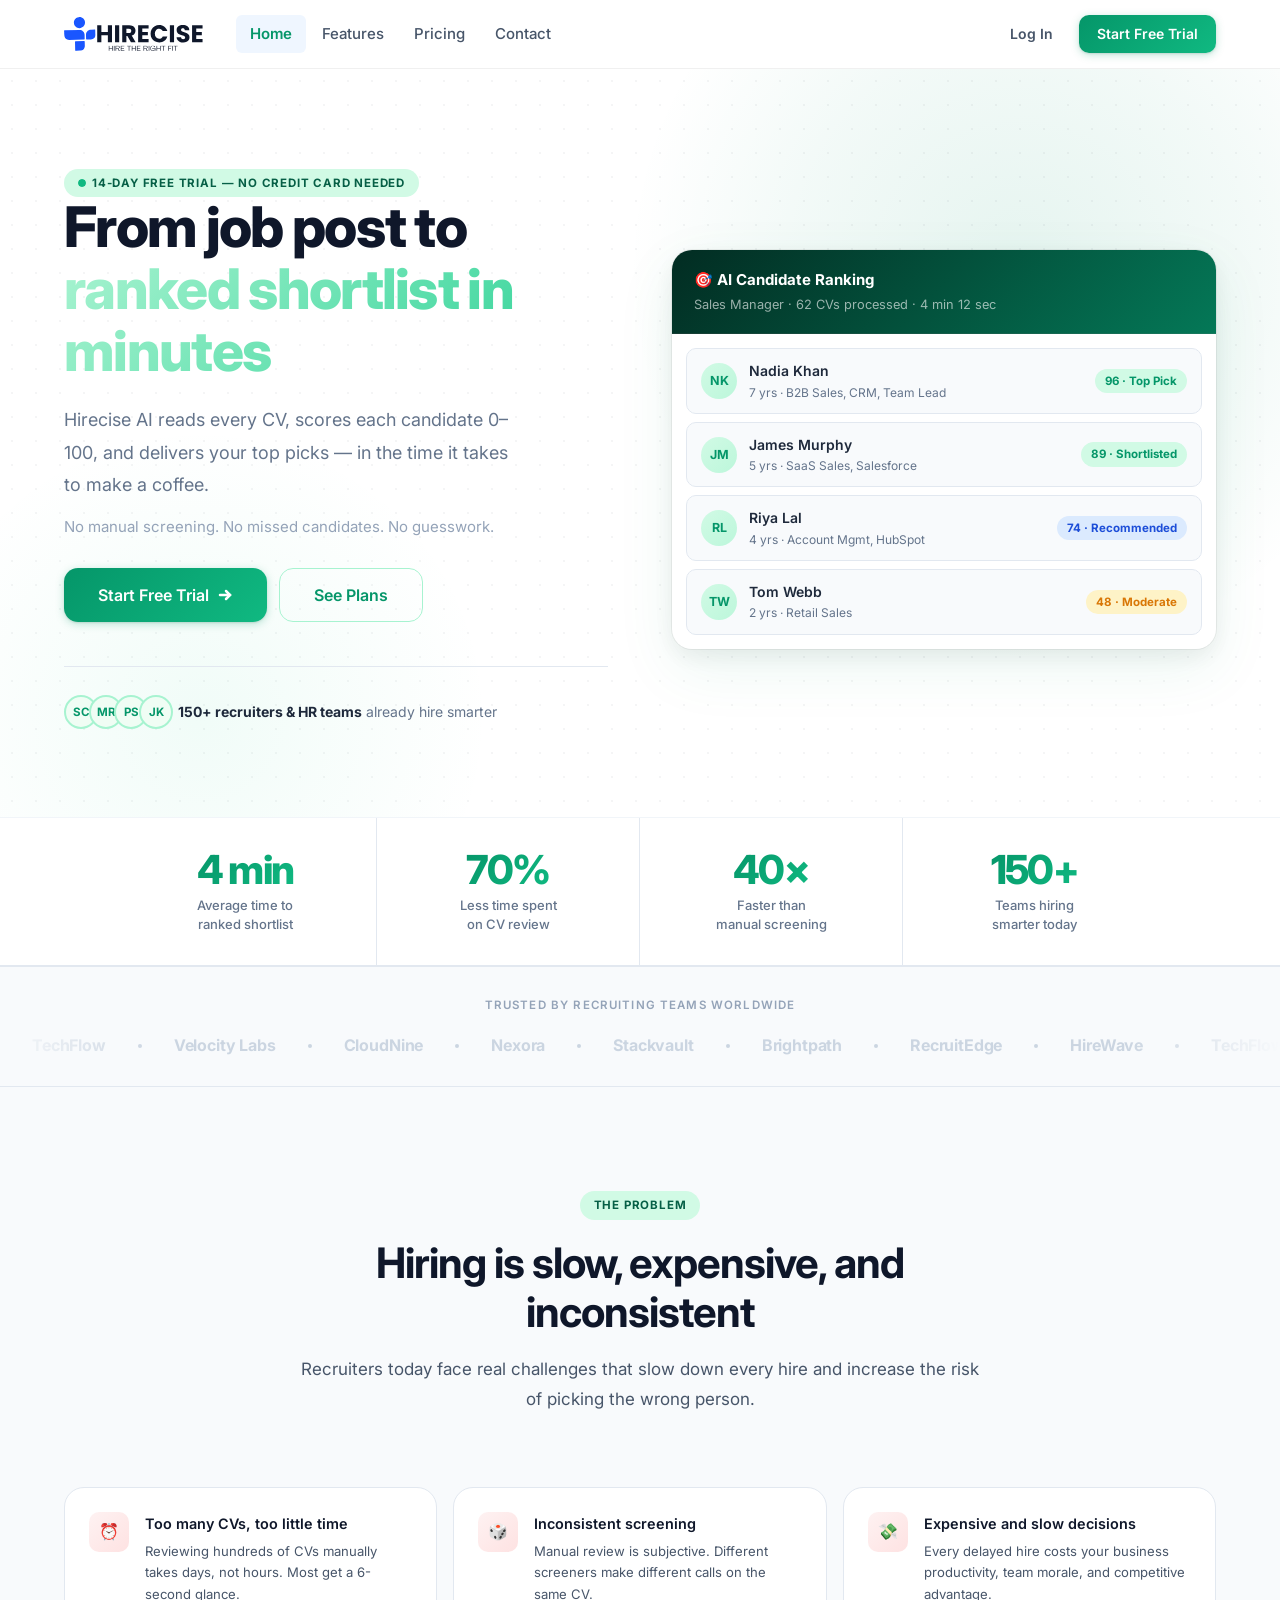
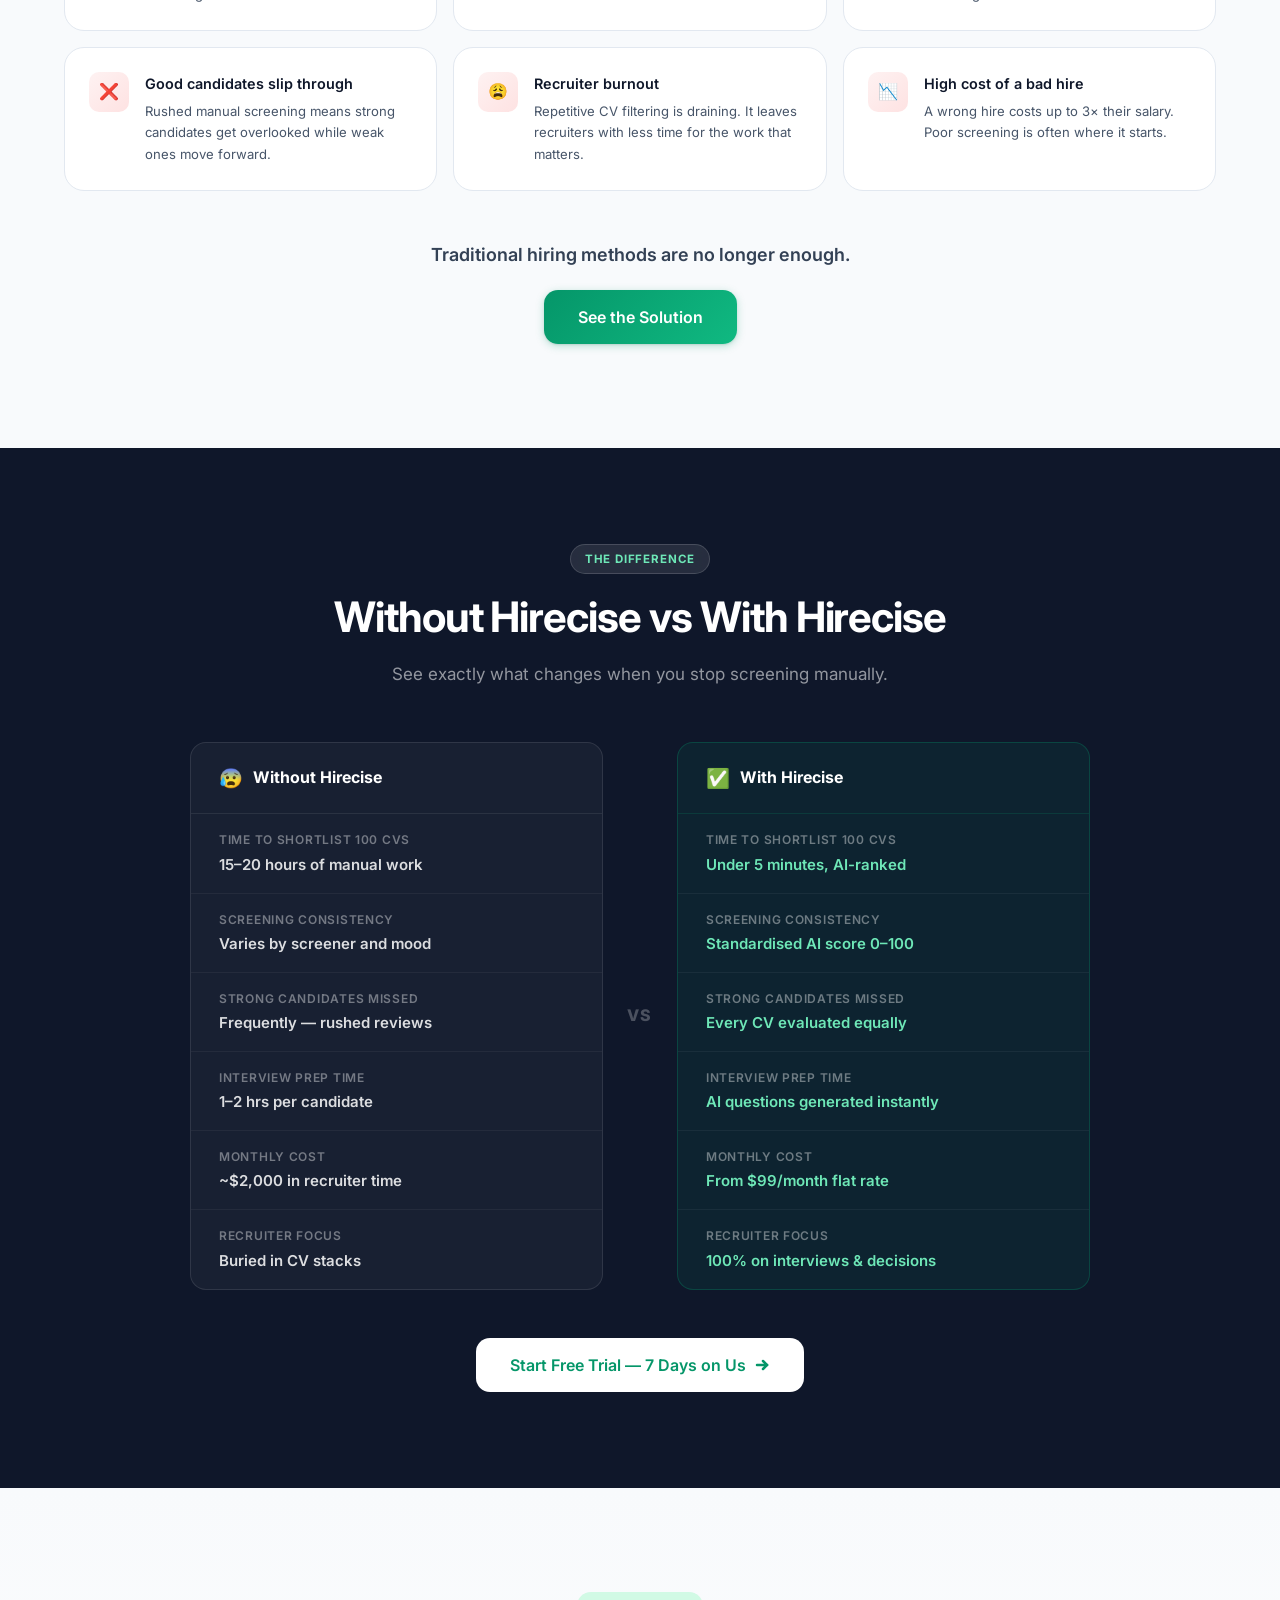
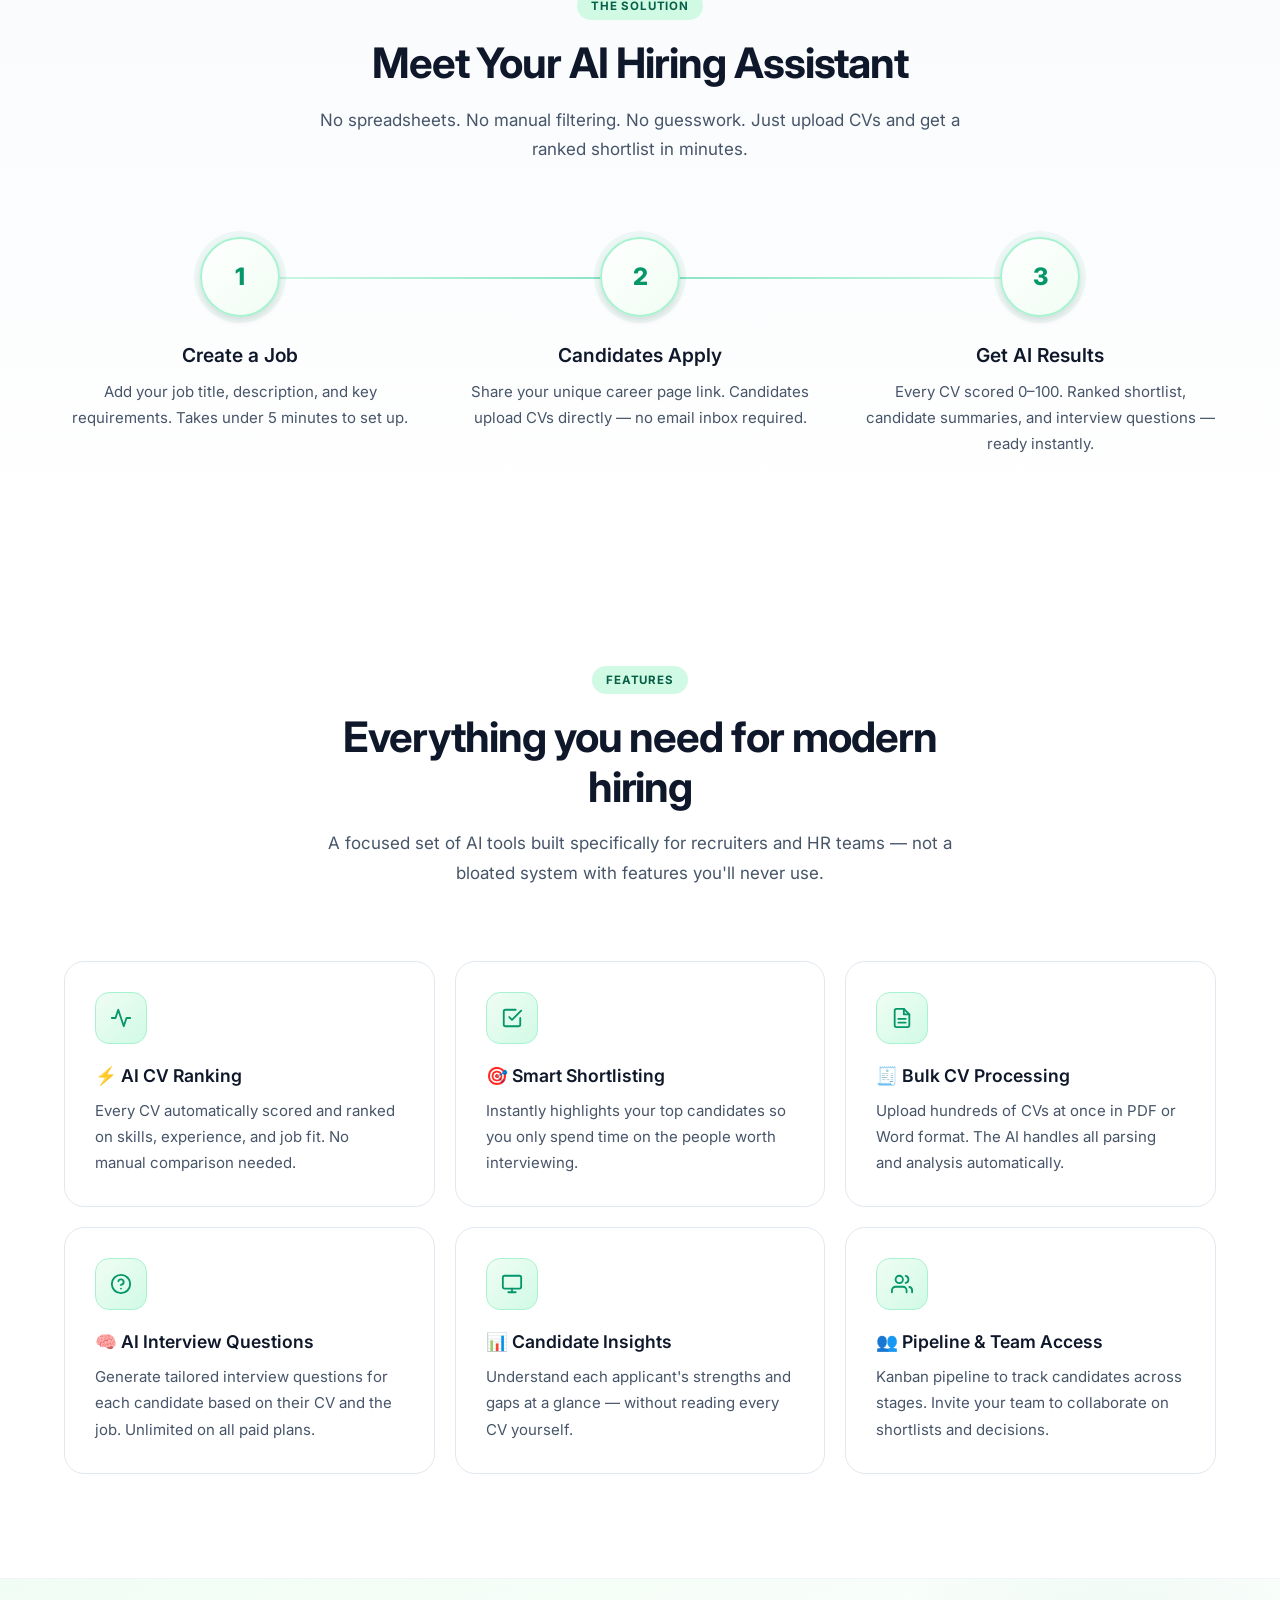
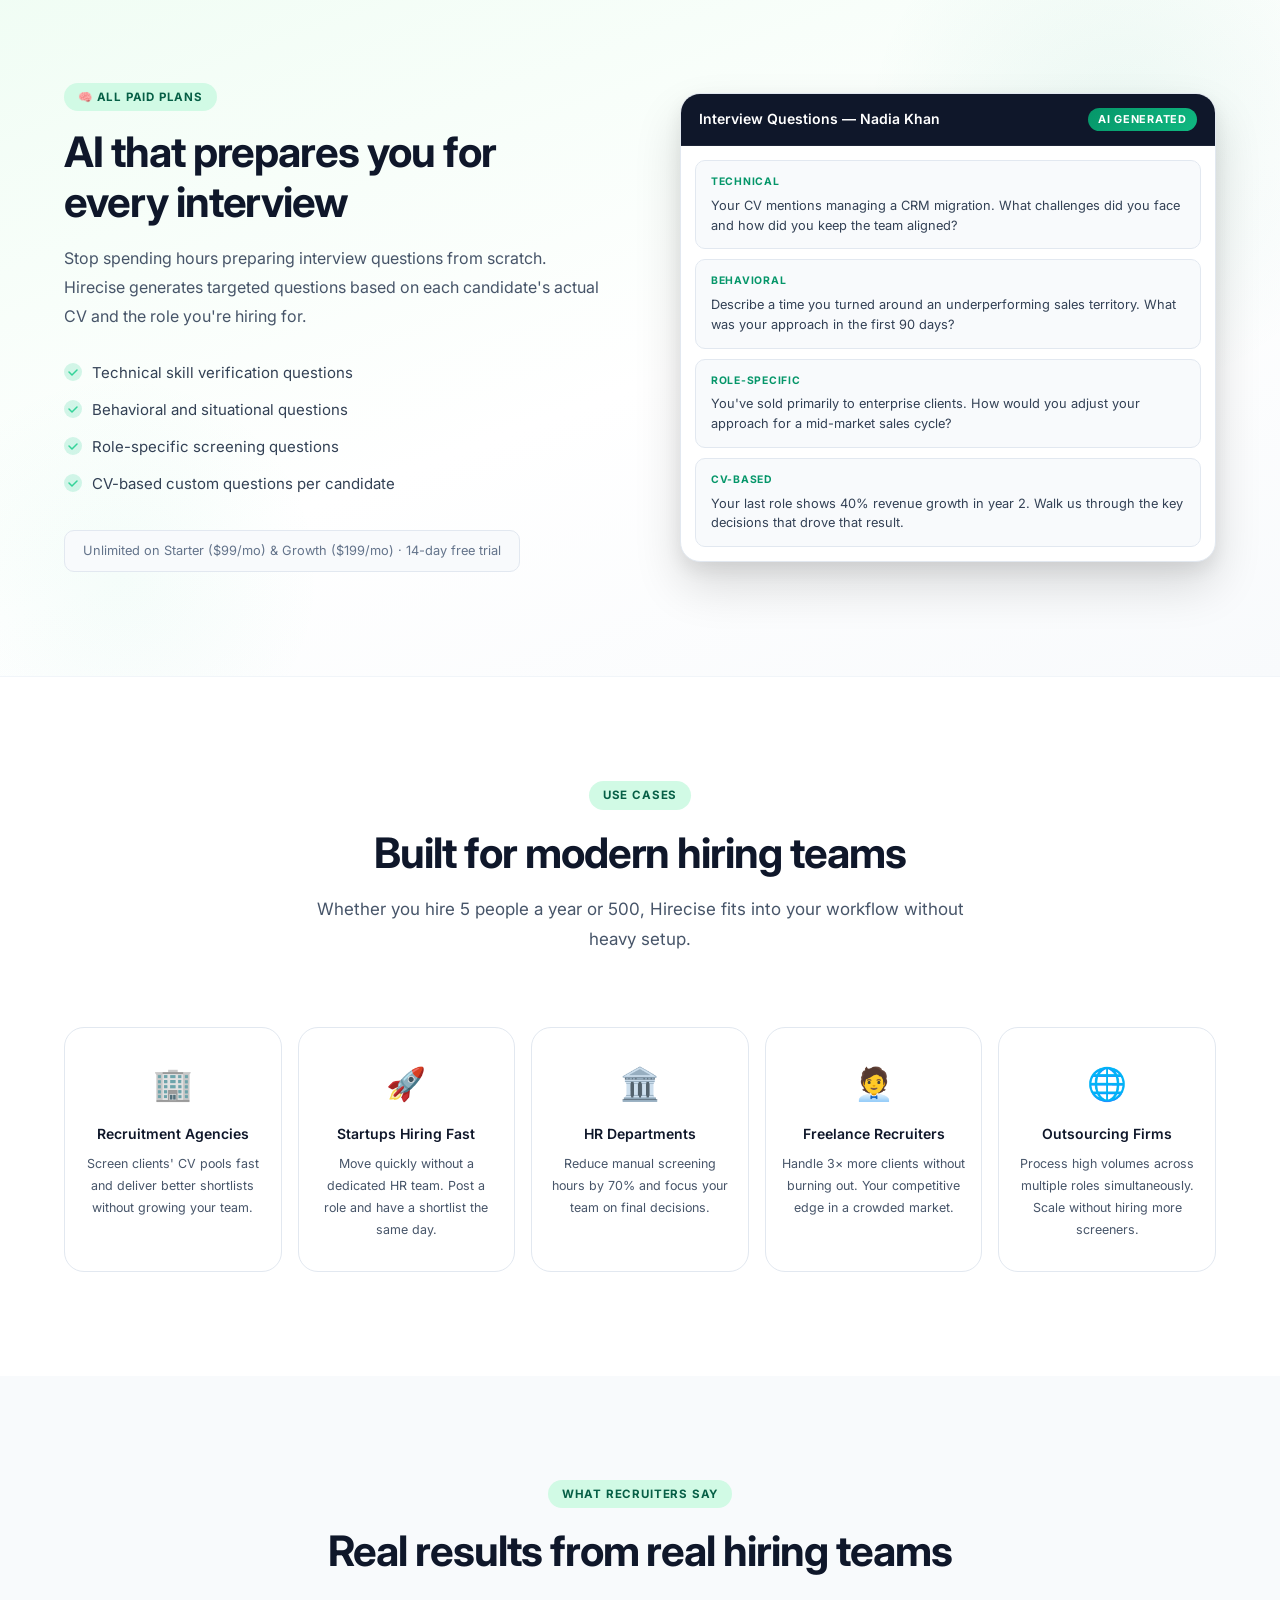
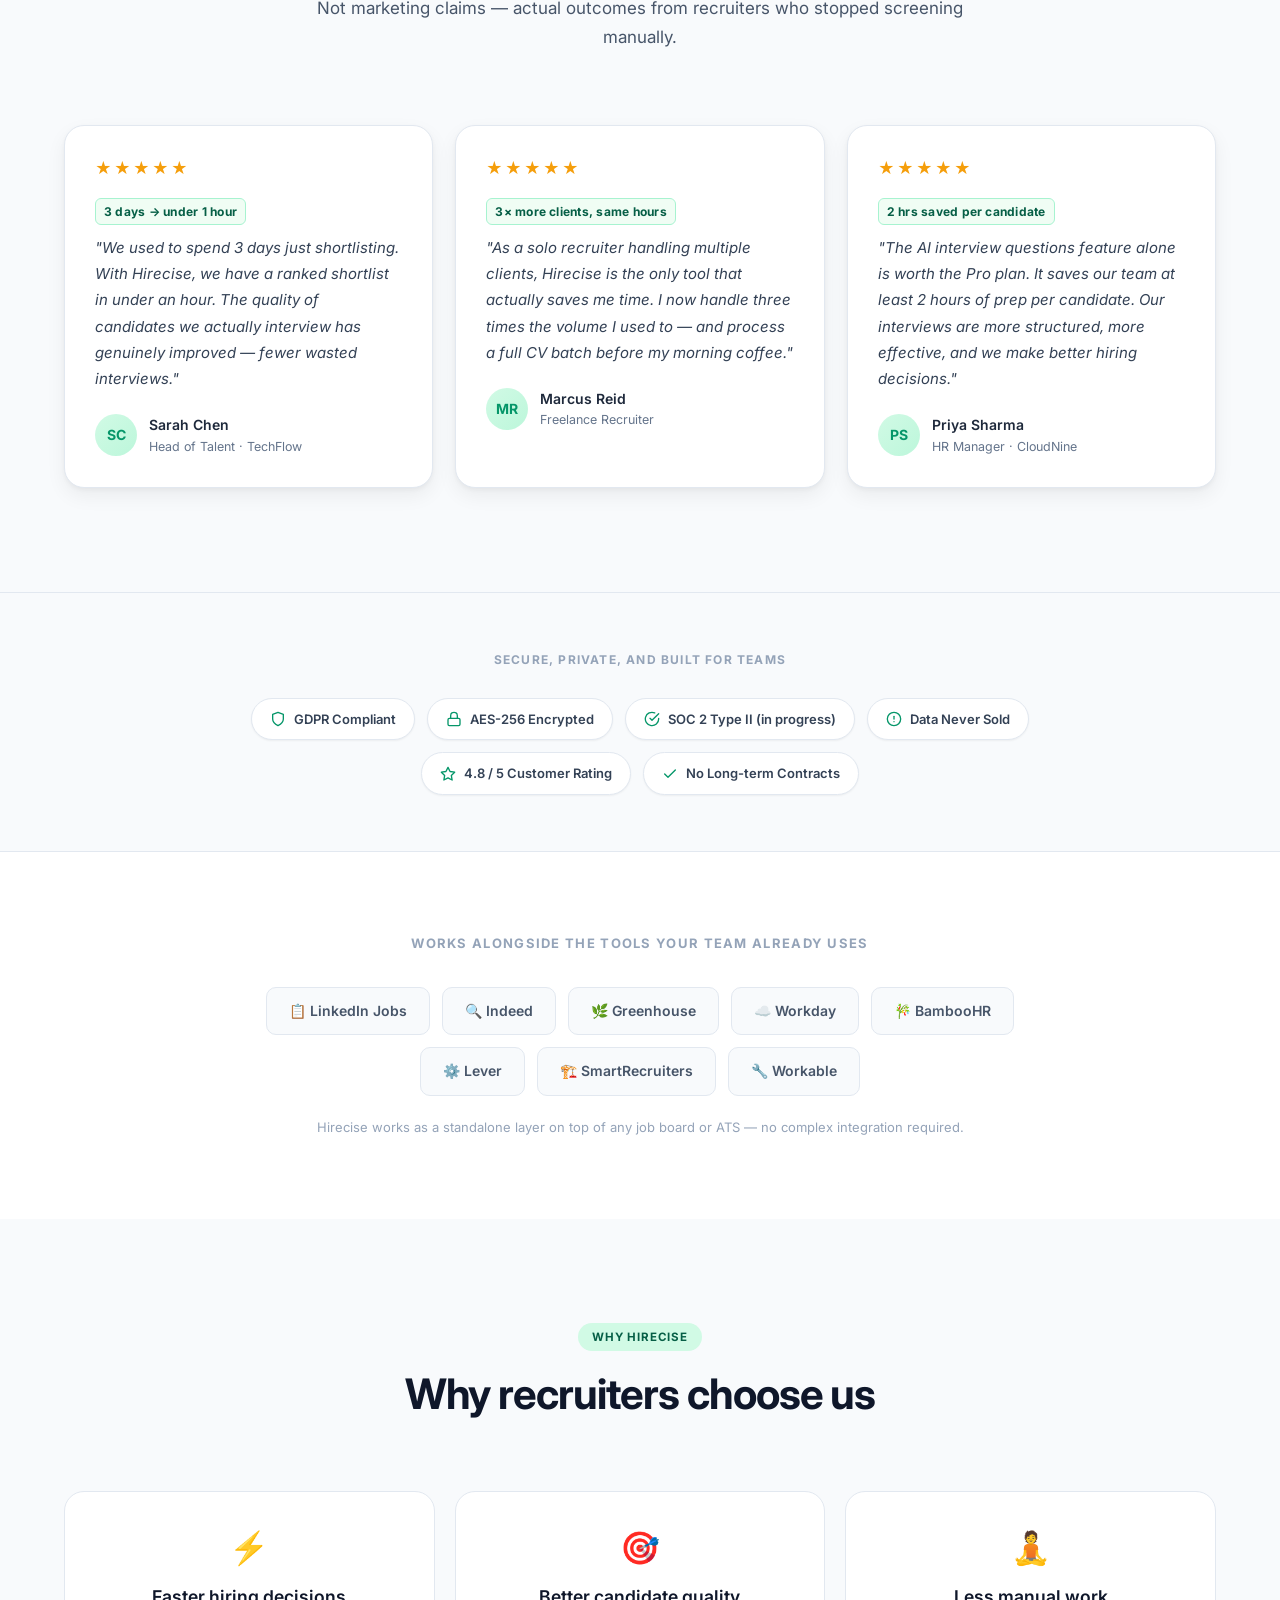
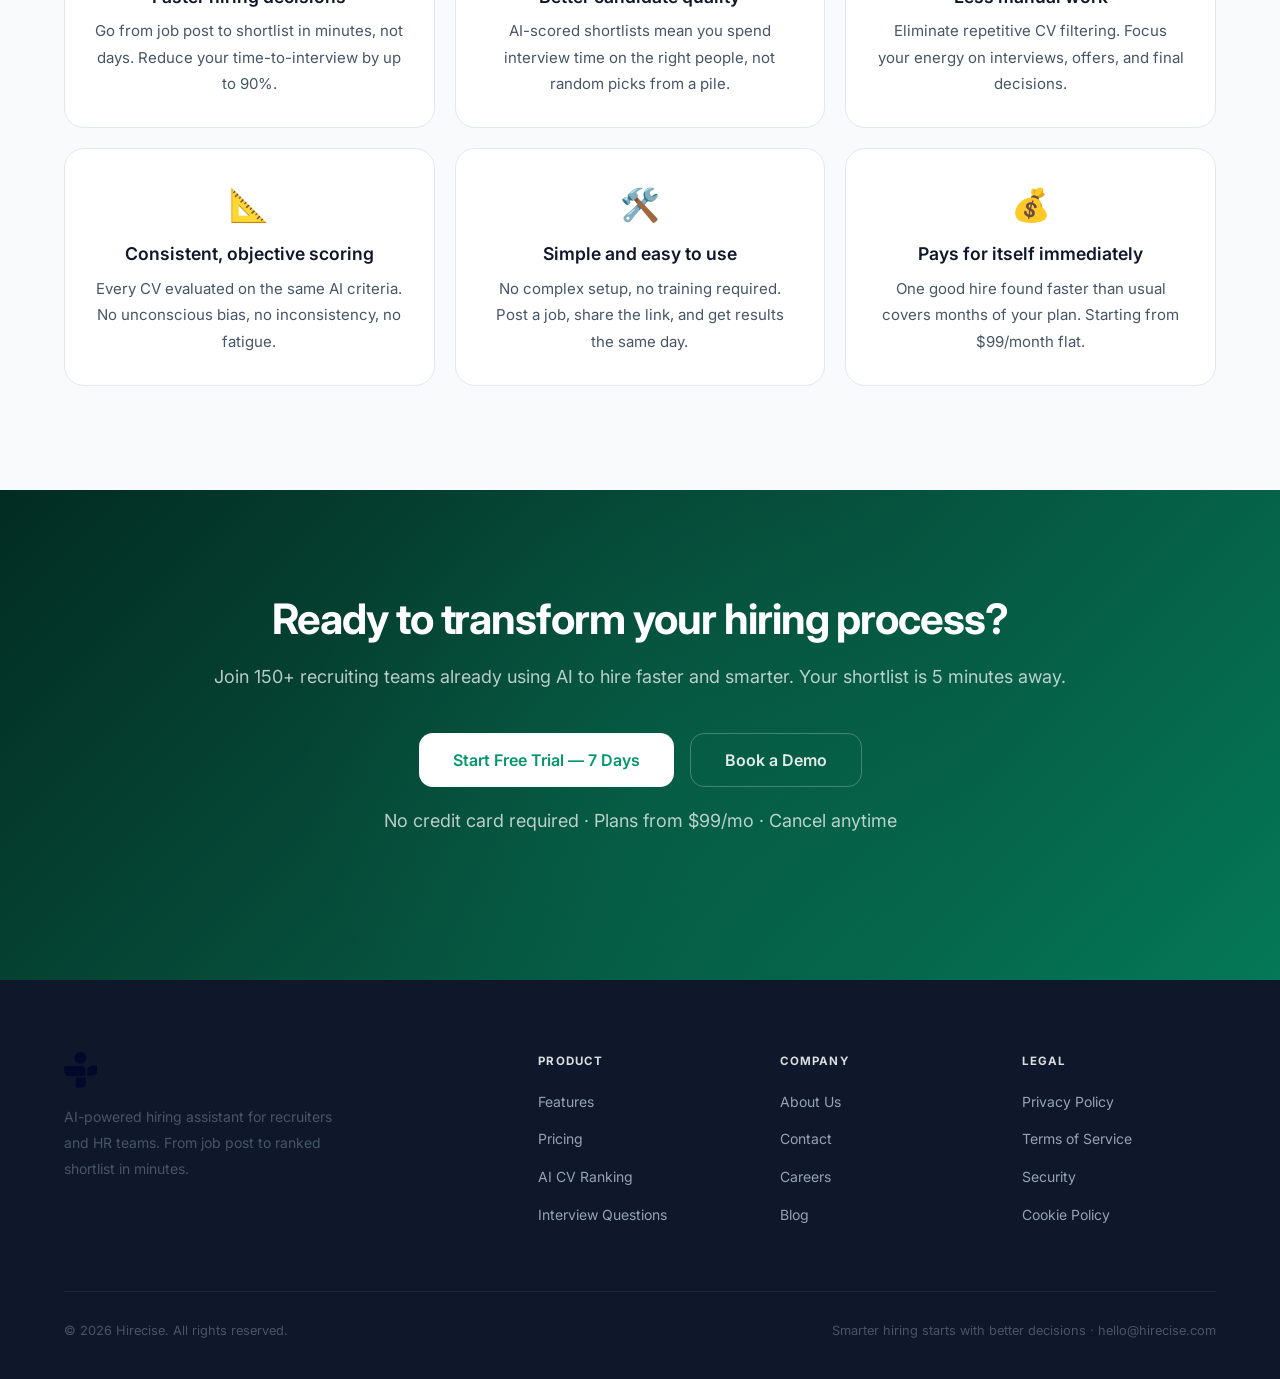
==== commit 74715920: "rebrand: switch brand color system from blue/indigo to emerald Replace all blue/indigo/violet brand " ====
--- a/index.html
+++ b/index.html
@@ -1,4 +1,4 @@
-<!DOCTYPE html>
+﻿<!DOCTYPE html>
 <html lang="en">
 <head>
   <meta charset="UTF-8">
@@ -107,7 +107,7 @@
       border-radius: 16px;
       overflow: hidden;
     }
-    .ba-col.good { background: rgba(37,99,235,.12); border-color: rgba(37,99,235,.35); }
+    .ba-col.good { background: rgba(5,150,105,.1); border-color: rgba(5,150,105,.3); }
     .ba-header {
       padding: 20px 28px;
       font-weight: 700;
@@ -117,7 +117,7 @@
       align-items: center;
       gap: 10px;
     }
-    .ba-col.good .ba-header { border-bottom-color: rgba(37,99,235,.25); }
+    .ba-col.good .ba-header { border-bottom-color: rgba(5,150,105,.2); }
     .ba-row {
       padding: 16px 28px;
       border-bottom: 1px solid rgba(255,255,255,.05);
@@ -128,7 +128,7 @@
     .ba-row:last-child { border-bottom: none; }
     .ba-row-label { font-size: .75rem; font-weight: 600; color: rgba(255,255,255,.4); text-transform: uppercase; letter-spacing: .06em; }
     .ba-row-val { font-size: .9375rem; font-weight: 600; color: rgba(255,255,255,.85); }
-    .ba-col.good .ba-row-val { color: #93c5fd; }
+    .ba-col.good .ba-row-val { color: #6ee7b7; }
     .ba-vs {
       display: flex;
       align-items: center;
@@ -221,9 +221,9 @@
       transition: all .2s;
     }
     .integration-chip:hover {
-      background: var(--blue-50);
-      border-color: var(--blue-200);
-      color: var(--blue-700);
+      background: #f0fdf4;
+      border-color: #a7f3d0;
+      color: #065f46;
       transform: translateY(-2px);
       box-shadow: var(--shadow-md);
     }
@@ -237,9 +237,9 @@
     /* ── Improved testimonial numbers ─────────────────── */
     .testi-stat {
       display: inline-block;
-      background: var(--blue-50);
-      color: var(--blue-700);
-      border: 1px solid var(--blue-200);
+      background: #f0fdf4;
+      color: #065f46;
+      border: 1px solid #a7f3d0;
       border-radius: 6px;
       font-size: .75rem;
       font-weight: 700;
@@ -791,27 +791,27 @@
   <p class="trust-badges-label">Secure, private, and built for teams</p>
   <div class="trust-badges-grid">
     <div class="trust-badge">
-      <svg width="16" height="16" viewBox="0 0 24 24" fill="none" stroke="#2563eb" stroke-width="2" stroke-linecap="round" stroke-linejoin="round"><path d="M12 22s8-4 8-10V5l-8-3-8 3v7c0 6 8 10 8 10z"/></svg>
+      <svg width="16" height="16" viewBox="0 0 24 24" fill="none" stroke="#059669" stroke-width="2" stroke-linecap="round" stroke-linejoin="round"><path d="M12 22s8-4 8-10V5l-8-3-8 3v7c0 6 8 10 8 10z"/></svg>
       GDPR Compliant
     </div>
     <div class="trust-badge">
-      <svg width="16" height="16" viewBox="0 0 24 24" fill="none" stroke="#2563eb" stroke-width="2" stroke-linecap="round" stroke-linejoin="round"><rect x="3" y="11" width="18" height="11" rx="2" ry="2"/><path d="M7 11V7a5 5 0 0110 0v4"/></svg>
+      <svg width="16" height="16" viewBox="0 0 24 24" fill="none" stroke="#059669" stroke-width="2" stroke-linecap="round" stroke-linejoin="round"><rect x="3" y="11" width="18" height="11" rx="2" ry="2"/><path d="M7 11V7a5 5 0 0110 0v4"/></svg>
       AES-256 Encrypted
     </div>
     <div class="trust-badge">
-      <svg width="16" height="16" viewBox="0 0 24 24" fill="none" stroke="#2563eb" stroke-width="2" stroke-linecap="round" stroke-linejoin="round"><path d="M22 11.08V12a10 10 0 11-5.93-9.14"/><polyline points="22 4 12 14.01 9 11.01"/></svg>
+      <svg width="16" height="16" viewBox="0 0 24 24" fill="none" stroke="#059669" stroke-width="2" stroke-linecap="round" stroke-linejoin="round"><path d="M22 11.08V12a10 10 0 11-5.93-9.14"/><polyline points="22 4 12 14.01 9 11.01"/></svg>
       SOC 2 Type II (in progress)
     </div>
     <div class="trust-badge">
-      <svg width="16" height="16" viewBox="0 0 24 24" fill="none" stroke="#2563eb" stroke-width="2" stroke-linecap="round" stroke-linejoin="round"><circle cx="12" cy="12" r="10"/><line x1="12" y1="8" x2="12" y2="12"/><line x1="12" y1="16" x2="12.01" y2="16"/></svg>
+      <svg width="16" height="16" viewBox="0 0 24 24" fill="none" stroke="#059669" stroke-width="2" stroke-linecap="round" stroke-linejoin="round"><circle cx="12" cy="12" r="10"/><line x1="12" y1="8" x2="12" y2="12"/><line x1="12" y1="16" x2="12.01" y2="16"/></svg>
       Data Never Sold
     </div>
     <div class="trust-badge">
-      <svg width="16" height="16" viewBox="0 0 24 24" fill="none" stroke="#2563eb" stroke-width="2" stroke-linecap="round" stroke-linejoin="round"><polygon points="12 2 15.09 8.26 22 9.27 17 14.14 18.18 21.02 12 17.77 5.82 21.02 7 14.14 2 9.27 8.91 8.26 12 2"/></svg>
+      <svg width="16" height="16" viewBox="0 0 24 24" fill="none" stroke="#059669" stroke-width="2" stroke-linecap="round" stroke-linejoin="round"><polygon points="12 2 15.09 8.26 22 9.27 17 14.14 18.18 21.02 12 17.77 5.82 21.02 7 14.14 2 9.27 8.91 8.26 12 2"/></svg>
       4.8 / 5 Customer Rating
     </div>
     <div class="trust-badge">
-      <svg width="16" height="16" viewBox="0 0 24 24" fill="none" stroke="#2563eb" stroke-width="2" stroke-linecap="round" stroke-linejoin="round"><polyline points="20 6 9 17 4 12"/></svg>
+      <svg width="16" height="16" viewBox="0 0 24 24" fill="none" stroke="#059669" stroke-width="2" stroke-linecap="round" stroke-linejoin="round"><polyline points="20 6 9 17 4 12"/></svg>
       No Long-term Contracts
     </div>
   </div>
@@ -969,3 +969,4 @@
 </body>
 </html>
 
+
--- a/css/styles.css
+++ b/css/styles.css
@@ -1,4 +1,4 @@
-/* ============================================================
+﻿/* ============================================================
    Hirecise — Main Stylesheet (Modern 2025 Edition)
    ============================================================ */
 
@@ -45,16 +45,16 @@
   --teal-400:  #34d399;
 
   /* Brand */
-  --primary:      var(--blue-600);
-  --primary-dark: var(--blue-700);
-  --primary-bg:   var(--blue-50);
+  --primary:      var(--green-600);
+  --primary-dark: #047857;
+  --primary-bg:   #f0fdf4;
 
   /* Gradients */
-  --grad-primary:    linear-gradient(135deg, #2563eb 0%, #7c3aed 100%);
-  --grad-hero:       linear-gradient(135deg, #03071a 0%, #0b1d4a 35%, #153280 65%, #2352c8 100%);
-  --grad-dark:       linear-gradient(135deg, #060d1f 0%, #0d2356 60%, #1a3fb8 100%);
-  --grad-cta:        linear-gradient(135deg, #060d1f 0%, #1a2f7a 45%, #3730a3 100%);
-  --grad-accent-text: linear-gradient(135deg, #93c5fd 0%, #c4b5fd 50%, #6ee7b7 100%);
+  --grad-primary:    linear-gradient(135deg, #059669 0%, #10b981 100%);
+  --grad-hero:       linear-gradient(135deg, #022c22 0%, #064e3b 35%, #065f46 65%, #059669 100%);
+  --grad-dark:       linear-gradient(135deg, #022c22 0%, #064e3b 60%, #065f46 100%);
+  --grad-cta:        linear-gradient(135deg, #022c22 0%, #064e3b 45%, #047857 100%);
+  --grad-accent-text: linear-gradient(135deg, #a7f3d0 0%, #34d399 50%, #6ee7b7 100%);
 
   /* Font */
   --font: 'Inter', -apple-system, BlinkMacSystemFont, 'Segoe UI', sans-serif;
@@ -188,8 +188,8 @@
   font-size: .72rem; font-weight: 700;
   text-transform: uppercase; letter-spacing: .07em;
 }
-.badge-blue  { background: var(--blue-100); color: var(--blue-700); }
-.badge-dark  { background: rgba(255,255,255,.1); color: #93c5fd;
+.badge-blue  { background: #d1fae5; color: #065f46; }
+.badge-dark  { background: rgba(255,255,255,.1); color: #6ee7b7;
                border: 1px solid rgba(255,255,255,.15);
                backdrop-filter: blur(8px); }
 .badge-amber { background: rgba(251,191,36,.12); color: #fbbf24;
@@ -207,28 +207,28 @@
 .btn-primary {
   background: var(--grad-primary);
   color: #fff;
-  box-shadow: 0 2px 8px rgba(37,99,235,.25), 0 1px 2px rgba(0,0,0,.1);
+  box-shadow: 0 2px 8px rgba(5,150,105,.25), 0 1px 2px rgba(0,0,0,.1);
 }
 .btn-primary:hover {
   transform: translateY(-2px);
-  box-shadow: 0 8px 24px rgba(124,58,237,.4), 0 2px 8px rgba(37,99,235,.2);
+  box-shadow: 0 8px 24px rgba(5,150,105,.4), 0 2px 8px rgba(5,150,105,.2);
 }
 .btn-primary:active { transform: translateY(0); }
 
 .btn-outline {
   background: transparent; color: var(--primary);
-  border: 1.5px solid var(--blue-200);
+  border: 1.5px solid #a7f3d0;
 }
 .btn-outline:hover {
   background: var(--primary-bg); border-color: var(--primary);
-  box-shadow: 0 0 0 4px rgba(37,99,235,.07);
+  box-shadow: 0 0 0 4px rgba(5,150,105,.07);
 }
 .btn-ghost  { color: var(--slate-600); }
 .btn-ghost:hover { color: var(--primary); background: var(--primary-bg); border-radius: var(--r-md); }
 
 .btn-white { background: #fff; color: var(--primary); }
 .btn-white:hover {
-  background: var(--blue-50);
+  background: #f0fdf4;
   transform: translateY(-2px);
   box-shadow: 0 6px 20px rgba(0,0,0,.12);
 }
@@ -275,7 +275,7 @@
 
 .nav-logo {
   display: flex; align-items: center; gap: 8px;
-  font-size: 1.3rem; font-weight: 800; color: #1a237e;
+  font-size: 1.3rem; font-weight: 800; color: var(--slate-900);
   flex-shrink: 0; letter-spacing: -.03em;
 }
 .logo-img { height: 34px; width: auto; display: block; mix-blend-mode: multiply; }
@@ -332,7 +332,7 @@
   content: '';
   position: absolute; top: -220px; right: -160px;
   width: 840px; height: 840px;
-  background: radial-gradient(circle, rgba(99,102,241,.1) 0%, rgba(37,99,235,.06) 38%, transparent 66%);
+  background: radial-gradient(circle, rgba(5,150,105,.1) 0%, rgba(5,150,105,.05) 38%, transparent 66%);
   border-radius: 50%; pointer-events: none;
 }
 /* Teal glow orb bottom-left */
@@ -377,8 +377,8 @@
 .hero-avatars { display: flex; }
 .hero-avatars span {
   width: 34px; height: 34px; border-radius: 50%;
-  border: 2px solid var(--blue-200);
-  background: var(--blue-50);
+  border: 2px solid #a7f3d0;
+  background: #f0fdf4;
   color: var(--primary); font-size: .72rem; font-weight: 700;
   display: flex; align-items: center; justify-content: center;
   margin-right: -9px; flex-shrink: 0;
@@ -409,12 +409,12 @@
 }
 .dashboard-card {
   background: #fff; border-radius: var(--r-xl);
-  box-shadow: 0 20px 60px rgba(37,99,235,.11), 0 8px 24px rgba(0,0,0,.07),
+  box-shadow: 0 20px 60px rgba(5,150,105,.08), 0 8px 24px rgba(0,0,0,.07),
               0 0 0 1px rgba(0,0,0,.06);
   overflow: hidden;
 }
 .dashboard-card-header {
-  background: linear-gradient(135deg, #1e3a8a, #1e1b4b);
+  background: linear-gradient(135deg, #022c22, #047857);
   padding: 18px 22px; color: #fff;
   border-bottom: 1px solid rgba(255,255,255,.08);
 }
@@ -430,11 +430,11 @@
   transition: all .22s;
 }
 .candidate-row:last-child { margin-bottom: 0; }
-.candidate-row:hover { border-color: var(--blue-200); background: var(--blue-50);
+.candidate-row:hover { border-color: #a7f3d0; background: #f0fdf4;
                        transform: translateX(2px); }
 .cand-avatar {
   width: 36px; height: 36px; border-radius: 50%;
-  background: linear-gradient(135deg, var(--blue-100), var(--indigo-400) 200%);
+  background: linear-gradient(135deg, #d1fae5, #a7f3d0 200%);
   color: var(--primary);
   display: flex; align-items: center; justify-content: center;
   font-weight: 700; font-size: .78rem; flex-shrink: 0;
@@ -502,29 +502,29 @@
 .highlight-card::before {
   content: '';
   position: absolute; inset: 0;
-  background: linear-gradient(135deg, rgba(37,99,235,.04) 0%, rgba(124,58,237,.04) 100%);
+  background: linear-gradient(135deg, rgba(5,150,105,.04) 0%, rgba(5,150,105,.02) 100%);
   opacity: 0; transition: opacity .28s;
 }
 .highlight-card:hover {
-  border-color: var(--blue-200);
-  box-shadow: var(--shadow-lg), 0 0 0 1px rgba(37,99,235,.1);
+  border-color: #a7f3d0;
+  box-shadow: var(--shadow-lg), 0 0 0 1px rgba(5,150,105,.1);
   transform: translateY(-4px);
 }
 .highlight-card:hover::before { opacity: 1; }
 
 .highlight-icon {
   width: 52px; height: 52px;
-  background: linear-gradient(135deg, var(--blue-50), var(--blue-100));
+  background: linear-gradient(135deg, #f0fdf4, #d1fae5);
   border-radius: var(--r-lg);
   display: flex; align-items: center; justify-content: center;
   margin-bottom: 20px; color: var(--primary);
-  border: 1px solid var(--blue-200);
+  border: 1px solid #a7f3d0;
   transition: all .28s;
 }
 .highlight-card:hover .highlight-icon {
-  background: linear-gradient(135deg, var(--blue-600), var(--violet-600));
+  background: linear-gradient(135deg, var(--green-600), #10b981);
   color: #fff; border-color: transparent;
-  box-shadow: 0 6px 16px rgba(37,99,235,.3);
+  box-shadow: 0 6px 16px rgba(5,150,105,.3);
 }
 .highlight-card h3 { margin-bottom: 10px; font-size: 1.1rem; }
 .highlight-card p  { font-size: .9375rem; }
@@ -542,25 +542,25 @@
   position: absolute; top: 40px;
   left: calc(16.67% + 24px); right: calc(16.67% + 24px);
   height: 2px;
-  background: linear-gradient(90deg, var(--blue-300), var(--violet-400), var(--blue-300));
+  background: linear-gradient(90deg, #a7f3d0, #34d399, #a7f3d0);
   opacity: .6;
 }
 .step { text-align: center; }
 .step-num {
   width: 80px; height: 80px; border-radius: 50%;
-  background: linear-gradient(135deg, #fff 0%, var(--blue-50) 100%);
-  border: 2px solid var(--blue-200);
+  background: linear-gradient(135deg, #fff 0%, #f0fdf4 100%);
+  border: 2px solid #a7f3d0;
   display: flex; align-items: center; justify-content: center;
   margin: 0 auto 26px;
   font-size: 1.5rem; font-weight: 800; color: var(--primary);
-  box-shadow: var(--shadow-md), 0 0 0 6px rgba(37,99,235,.06);
+  box-shadow: var(--shadow-md), 0 0 0 6px rgba(5,150,105,.06);
   position: relative; z-index: 1;
   transition: all .28s;
 }
 .step:hover .step-num {
   background: var(--grad-primary);
   color: #fff; border-color: transparent;
-  box-shadow: var(--shadow-lg), 0 0 0 8px rgba(37,99,235,.08);
+  box-shadow: var(--shadow-lg), 0 0 0 8px rgba(5,150,105,.08);
 }
 .step h3 { margin-bottom: 10px; }
 .step p  { font-size: .9375rem; }
@@ -591,7 +591,7 @@
   content: '';
   position: absolute; top: -80px; right: -80px;
   width: 600px; height: 600px;
-  background: radial-gradient(circle, rgba(124,58,237,.12) 0%, transparent 65%);
+  background: radial-gradient(circle, rgba(5,150,105,.1) 0%, transparent 65%);
   border-radius: 50%; pointer-events: none;
 }
 .roi-section::after {
@@ -663,7 +663,7 @@
   border-color: rgba(255,255,255,.15);
   transform: translateY(-2px);
 }
-.roi-saving-val   { font-size: 2.25rem; font-weight: 800; color: #93c5fd;
+.roi-saving-val   { font-size: 2.25rem; font-weight: 800; color: #6ee7b7;
                     line-height: 1; margin-bottom: 8px; }
 .roi-saving-label { font-size: .72rem; text-transform: uppercase; letter-spacing: .07em;
                     color: rgba(255,255,255,.5); }
@@ -691,7 +691,7 @@
   opacity: 0; transition: opacity .28s;
 }
 .testi-card:hover {
-  border-color: var(--blue-200);
+  border-color: #a7f3d0;
   box-shadow: var(--shadow-lg);
   transform: translateY(-4px);
 }
@@ -703,7 +703,7 @@
 .testi-author { display: flex; align-items: center; gap: 12px; }
 .testi-avatar {
   width: 42px; height: 42px; border-radius: 50%;
-  background: linear-gradient(135deg, var(--blue-100), var(--indigo-400) 200%);
+  background: linear-gradient(135deg, #d1fae5, #a7f3d0 200%);
   color: var(--primary);
   display: flex; align-items: center; justify-content: center;
   font-weight: 700; font-size: .875rem; flex-shrink: 0;
@@ -723,7 +723,7 @@
   content: '';
   position: absolute; top: -120px; left: 50%; transform: translateX(-50%);
   width: 800px; height: 800px;
-  background: radial-gradient(circle, rgba(124,58,237,.15) 0%, transparent 60%);
+  background: radial-gradient(circle, rgba(5,150,105,.12) 0%, transparent 60%);
   border-radius: 50%; pointer-events: none;
 }
 .cta-banner > .container { position: relative; z-index: 1; }
@@ -759,7 +759,7 @@
    PAGE HERO (inner pages)
    ============================================================ */
 .page-hero {
-  background: linear-gradient(160deg, var(--blue-50) 0%, #fff 65%);
+  background: linear-gradient(160deg, #f0fdf4 0%, #fff 65%);
   padding: 80px 0 72px; text-align: center;
   position: relative; overflow: hidden;
 }
@@ -767,7 +767,7 @@
   content: '';
   position: absolute; top: -80px; right: -80px;
   width: 400px; height: 400px;
-  background: radial-gradient(circle, rgba(37,99,235,.06) 0%, transparent 65%);
+  background: radial-gradient(circle, rgba(5,150,105,.06) 0%, transparent 65%);
   border-radius: 50%; pointer-events: none;
 }
 .page-hero .badge  { margin-bottom: 18px; }
@@ -799,7 +799,7 @@
   border-radius: var(--r-xl); padding: 30px;
   box-shadow: var(--shadow-lg);
 }
-.feat-visual-box.alt { background: var(--blue-50); }
+.feat-visual-box.alt { background: #f0fdf4; }
 
 /* Score bars */
 .score-bars-wrap h4   { margin-bottom: 20px; font-size: .9375rem; }
@@ -811,7 +811,7 @@
 }
 .score-bar-track { height: 8px; background: var(--slate-200); border-radius: 100px; overflow: hidden; }
 .score-bar-fill  { height: 100%; border-radius: 100px;
-                   background: linear-gradient(90deg, var(--blue-500), var(--violet-500)); }
+                   background: linear-gradient(90deg, var(--green-600), #10b981); }
 
 /* Analytics widget */
 .analytics-widget { padding: 0; overflow: hidden; }
@@ -827,9 +827,9 @@
 .aw-stat-label{ font-size: .72rem; color: var(--slate-500); margin-top: 2px; }
 .aw-chart     { padding: 20px; }
 .chart-bars   { display: flex; align-items: flex-end; gap: 6px; height: 72px; }
-.chart-bar    { flex: 1; border-radius: 4px 4px 0 0; background: var(--blue-100); transition: background .2s; }
+.chart-bar    { flex: 1; border-radius: 4px 4px 0 0; background: #d1fae5; transition: background .2s; }
 .chart-bar:hover, .chart-bar.hi {
-  background: linear-gradient(180deg, var(--violet-500), var(--blue-600));
+  background: linear-gradient(180deg, #10b981, var(--green-600));
 }
 
 /* Pipeline widget */
@@ -840,11 +840,11 @@
   border: 1px solid var(--slate-200); border-radius: var(--r-md);
   transition: all .2s;
 }
-.pipeline-stage:hover { border-color: var(--blue-200); }
+.pipeline-stage:hover { border-color: #a7f3d0; }
 .pipeline-stage-name { font-size: .875rem; font-weight: 500; }
 .pipeline-count      {
   font-size: .75rem; font-weight: 700;
-  background: linear-gradient(135deg, var(--blue-100), var(--indigo-400) 300%);
+  background: linear-gradient(135deg, #d1fae5, #a7f3d0 300%);
   color: var(--primary);
   padding: 2px 10px; border-radius: 100px;
 }
@@ -895,7 +895,7 @@
 .price-card.popular {
   border: none;
   background: #fff;
-  box-shadow: 0 0 0 2px var(--blue-600), var(--shadow-xl);
+  box-shadow: 0 0 0 2px var(--green-600), var(--shadow-xl);
   transform: scale(1.025);
 }
 .price-card.popular::before {
@@ -913,7 +913,7 @@
   padding: 5px 18px; border-radius: 100px;
   font-size: .7rem; font-weight: 700;
   text-transform: uppercase; letter-spacing: .07em; white-space: nowrap;
-  box-shadow: 0 4px 12px rgba(37,99,235,.3);
+  box-shadow: 0 4px 12px rgba(5,150,105,.3);
 }
 .price-plan { font-size: .72rem; font-weight: 700; text-transform: uppercase;
               letter-spacing: .12em; color: var(--primary); margin-bottom: 6px; }
@@ -981,7 +981,7 @@
   margin-bottom: 10px; overflow: hidden;
   transition: border-color .2s, box-shadow .2s;
 }
-.faq-item:hover { border-color: var(--blue-200); box-shadow: var(--shadow-sm); }
+.faq-item:hover { border-color: #a7f3d0; box-shadow: var(--shadow-sm); }
 .faq-q {
   width: 100%; display: flex; align-items: center;
   justify-content: space-between; padding: 18px 22px;
@@ -1009,10 +1009,10 @@
 .contact-method { display: flex; align-items: flex-start; gap: 16px; }
 .method-icon {
   width: 46px; height: 46px; flex-shrink: 0;
-  background: linear-gradient(135deg, var(--blue-50), var(--blue-100));
+  background: linear-gradient(135deg, #f0fdf4, #d1fae5);
   border-radius: var(--r-lg);
   display: flex; align-items: center; justify-content: center;
-  color: var(--primary); border: 1px solid var(--blue-200);
+  color: var(--primary); border: 1px solid #a7f3d0;
 }
 .method-text h4 { margin-bottom: 4px; }
 .method-text p  { font-size: .875rem; margin: 0; }
@@ -1042,7 +1042,7 @@
 .form-group textarea:focus,
 .form-group select:focus {
   outline: none; border-color: var(--primary);
-  box-shadow: 0 0 0 4px rgba(37,99,235,.1);
+  box-shadow: 0 0 0 4px rgba(5,150,105,.1);
 }
 .form-group input::placeholder,
 .form-group textarea::placeholder { color: var(--slate-400); }
@@ -1104,7 +1104,7 @@
    AI INTERVIEW SECTION
    ============================================================ */
 .interview-section {
-  background: linear-gradient(160deg, var(--blue-50) 0%, #fff 55%, var(--slate-50) 100%);
+  background: linear-gradient(160deg, #f0fdf4 0%, #fff 55%, var(--slate-50) 100%);
   padding: 104px 0; position: relative; overflow: hidden;
   border-top: 1px solid var(--slate-100);
   border-bottom: 1px solid var(--slate-100);
@@ -1112,7 +1112,7 @@
 .interview-section::before {
   content: ''; position: absolute; top: -120px; right: -120px;
   width: 560px; height: 560px;
-  background: radial-gradient(circle, rgba(37,99,235,.07) 0%, transparent 65%);
+  background: radial-gradient(circle, rgba(5,150,105,.07) 0%, transparent 65%);
   border-radius: 50%; pointer-events: none;
 }
 .interview-section::after {
@@ -1185,12 +1185,12 @@
 .use-case-card::before {
   content: '';
   position: absolute; inset: 0;
-  background: linear-gradient(135deg, rgba(37,99,235,.04), rgba(124,58,237,.04));
+  background: linear-gradient(135deg, rgba(5,150,105,.04), rgba(5,150,105,.02));
   opacity: 0; transition: opacity .28s;
 }
 .use-case-card:hover {
-  border-color: var(--blue-200);
-  box-shadow: var(--shadow-lg), 0 0 0 1px rgba(37,99,235,.1);
+  border-color: #a7f3d0;
+  box-shadow: var(--shadow-lg), 0 0 0 1px rgba(5,150,105,.1);
   transform: translateY(-4px);
 }
 .use-case-card:hover::before { opacity: 1; }
@@ -1290,3 +1290,4 @@
   .trust-badges      { padding: 28px 0; }
   .feat-section      { padding: 64px 0; }
 }
+
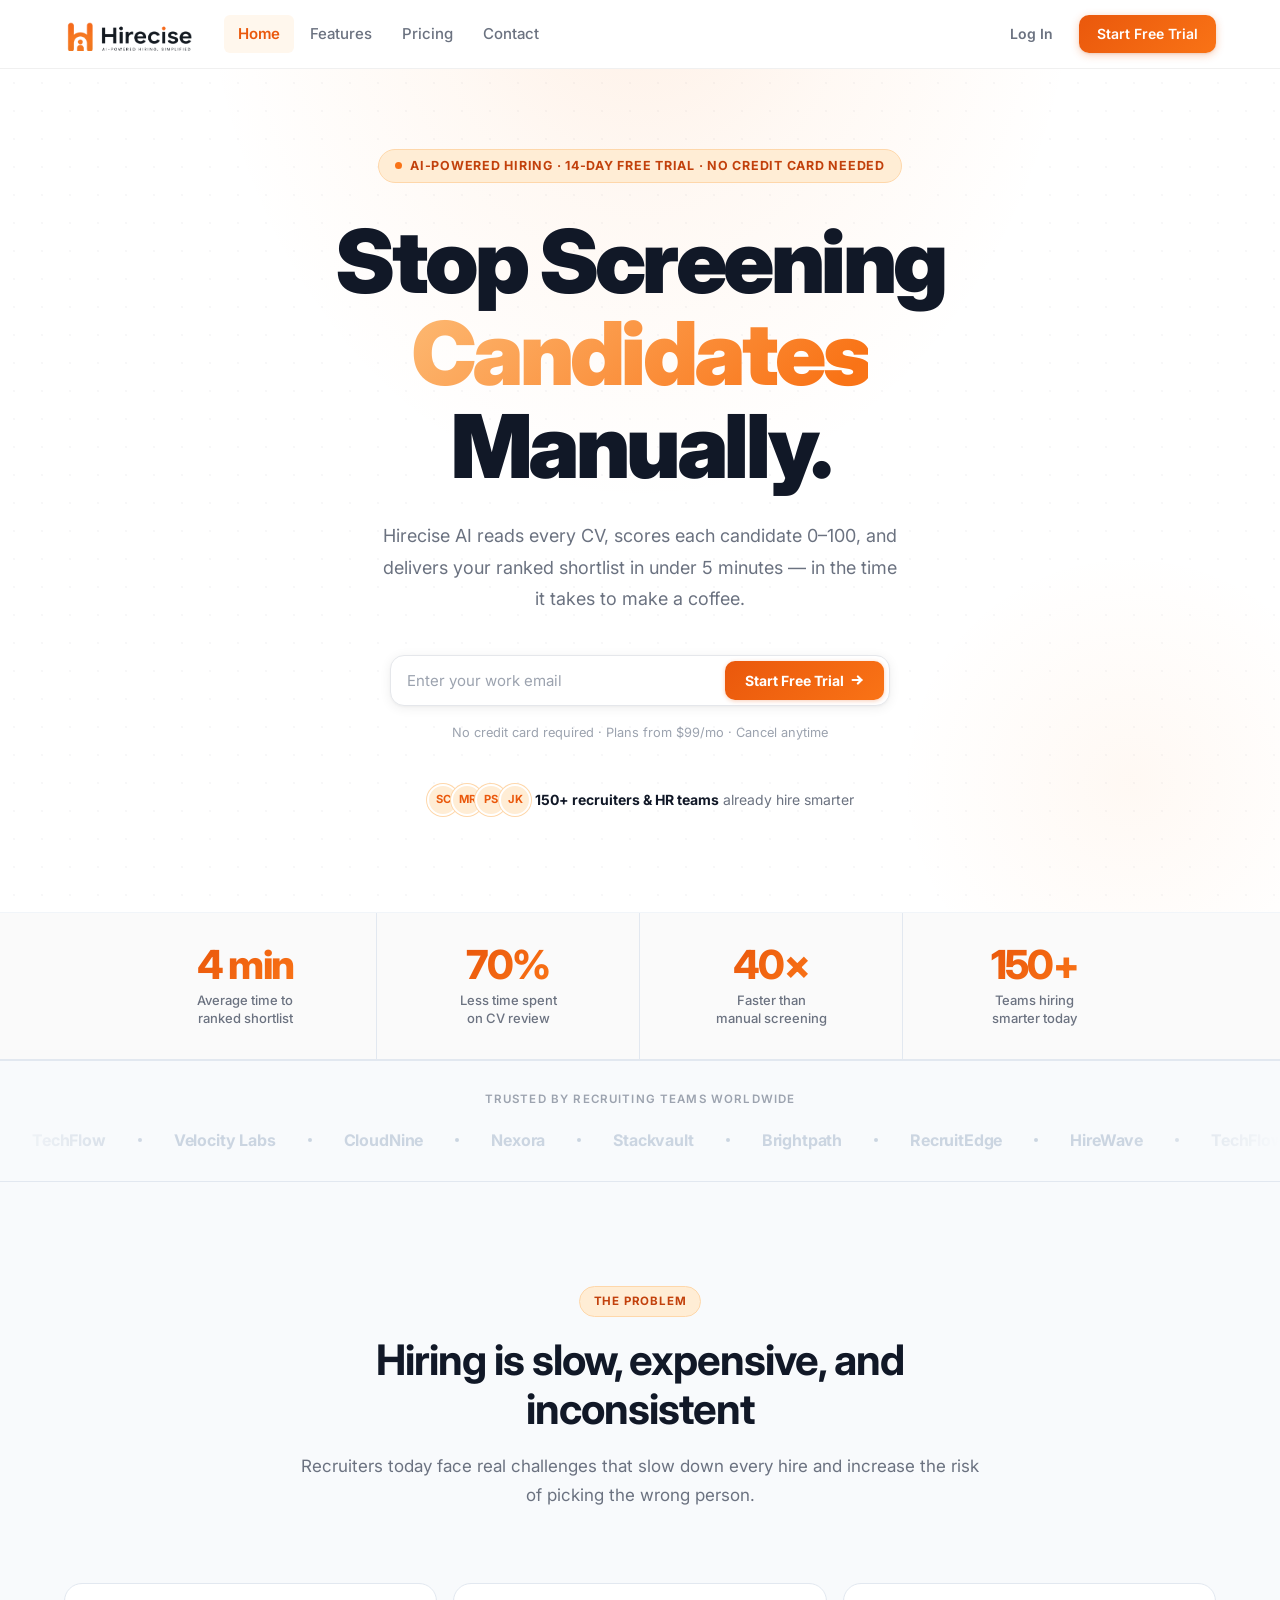
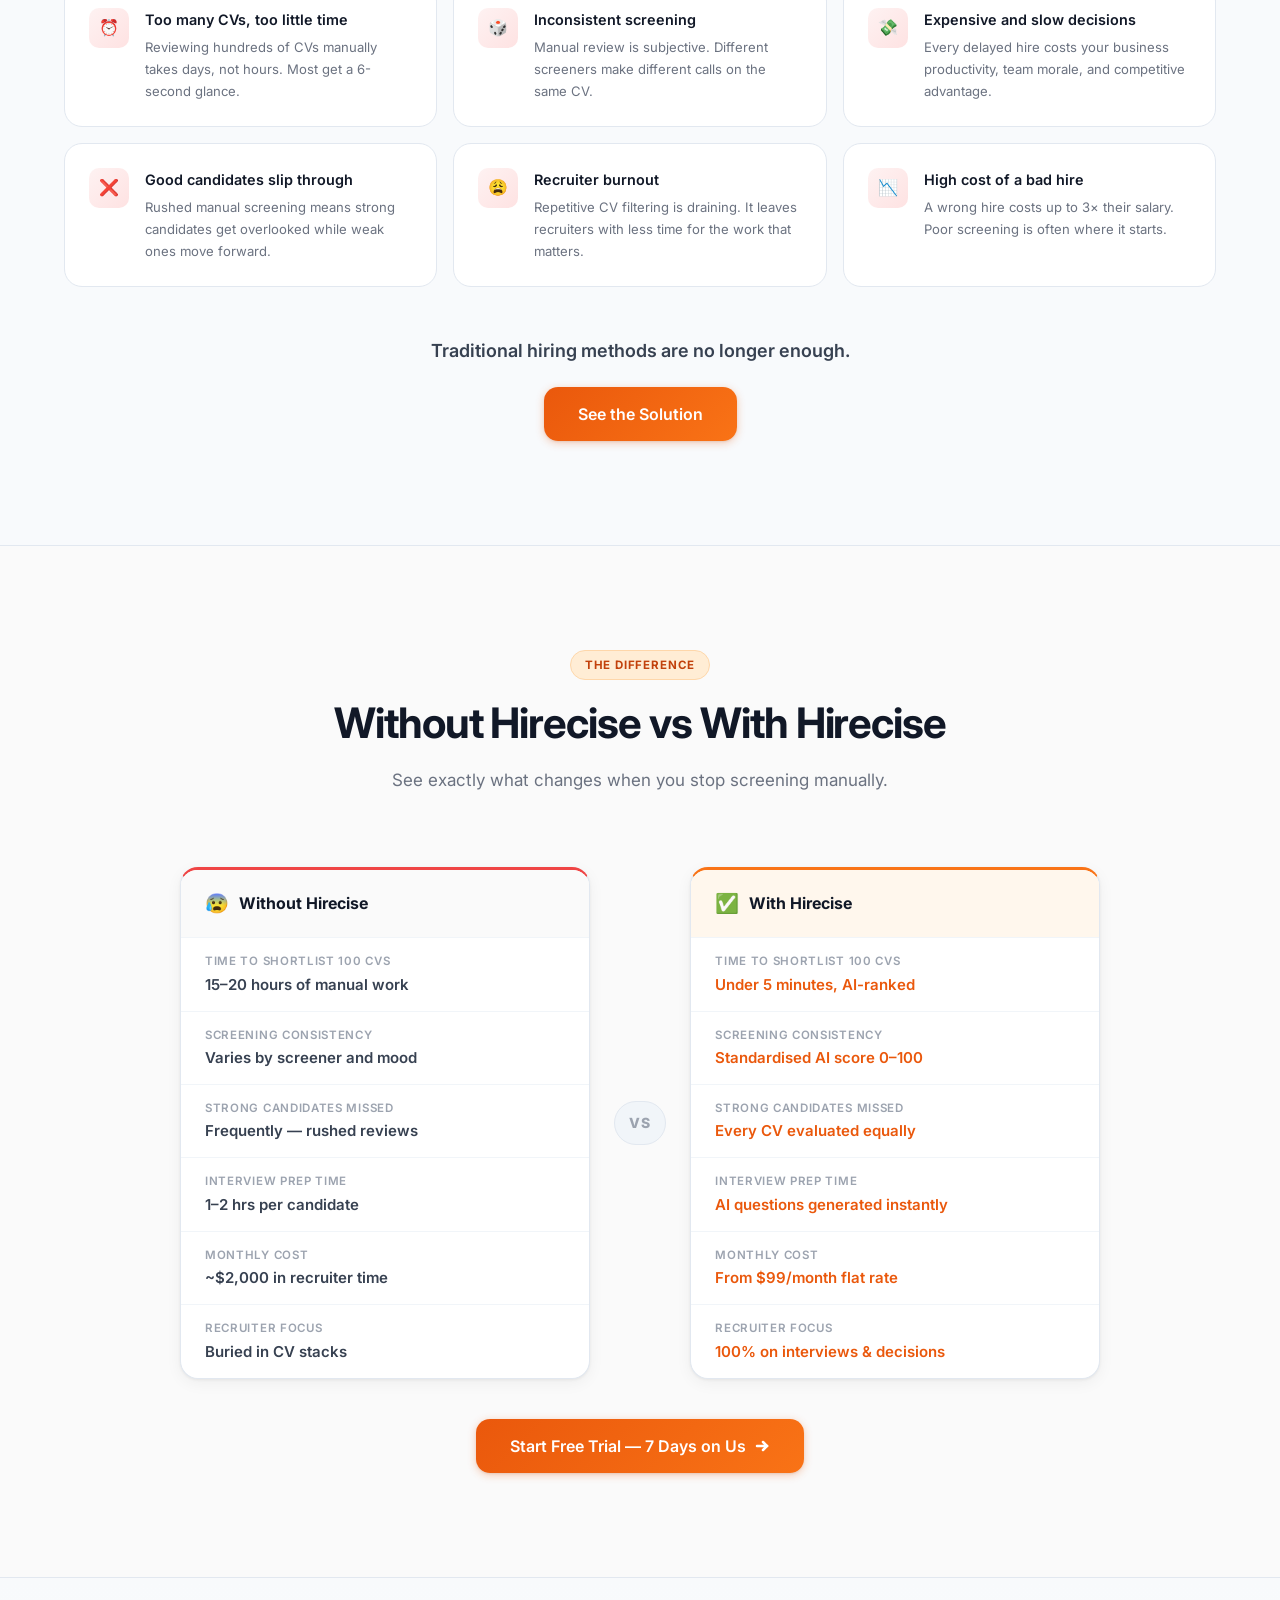
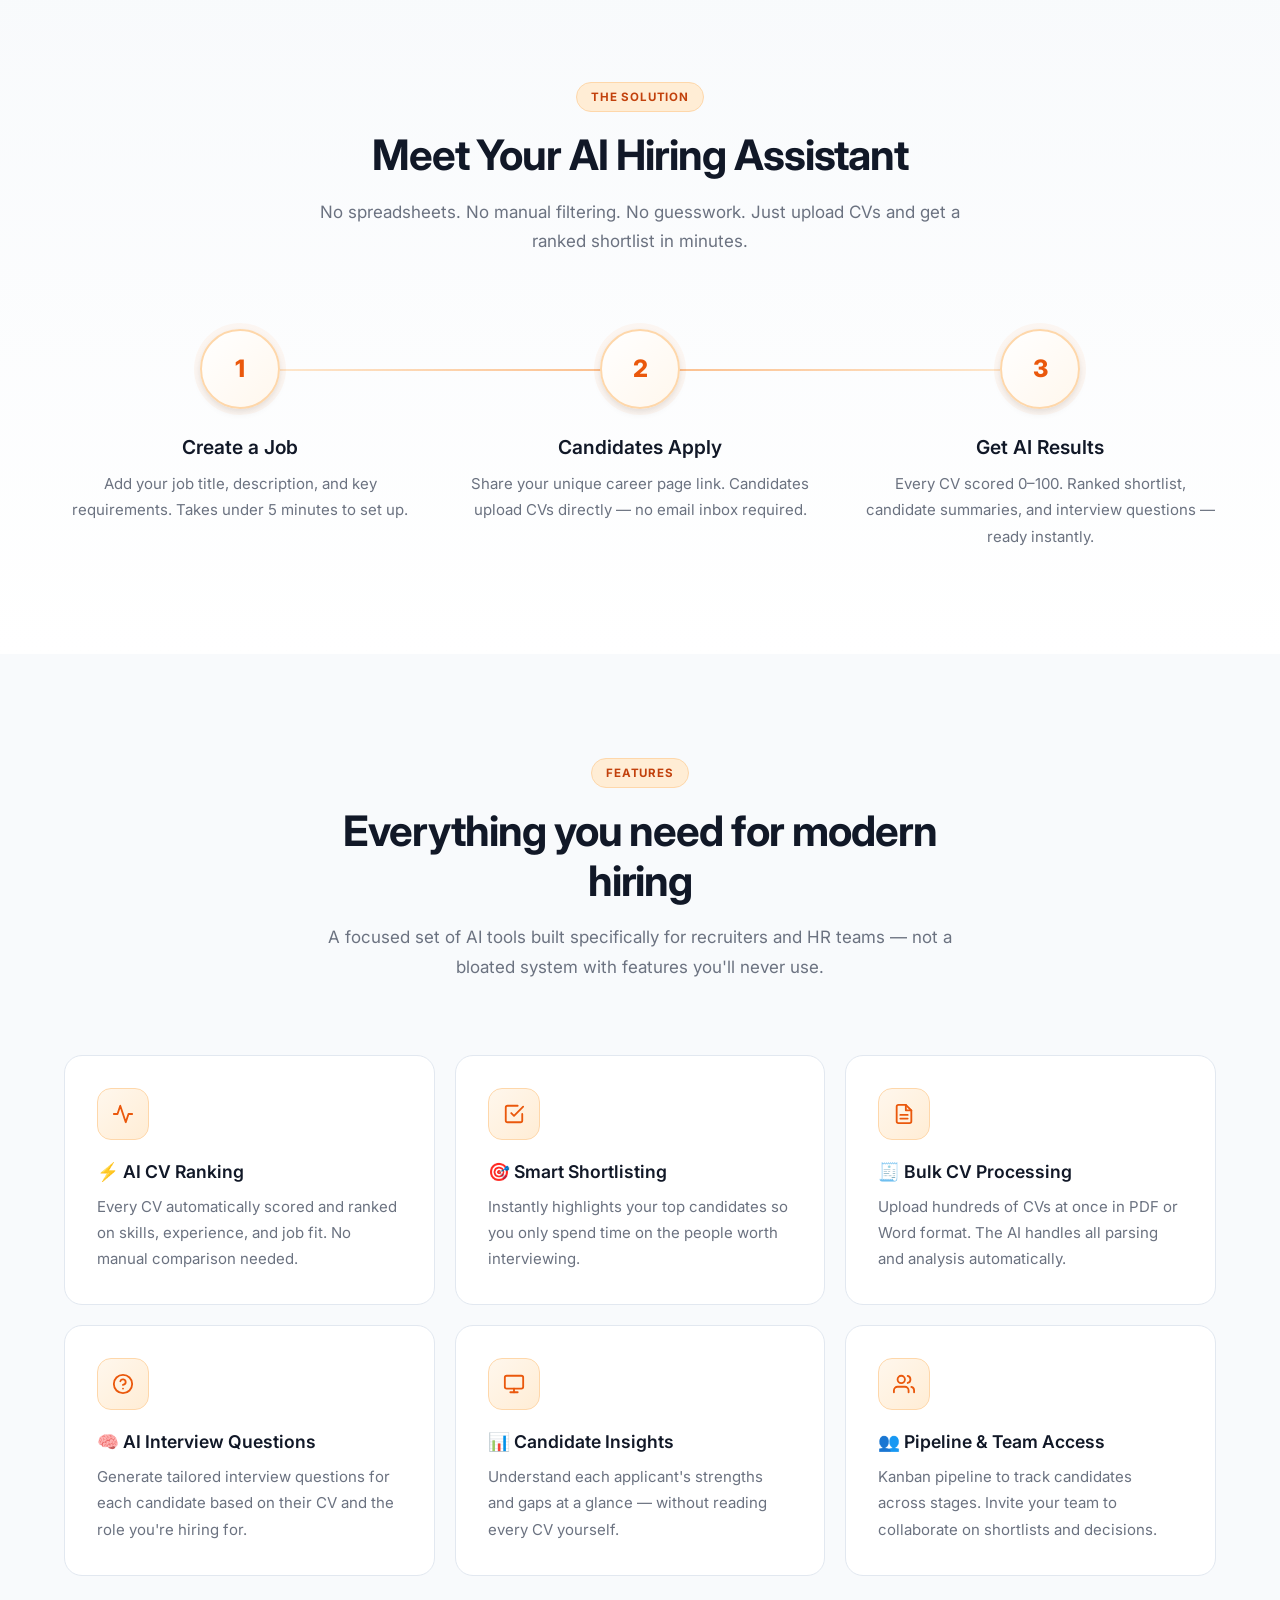
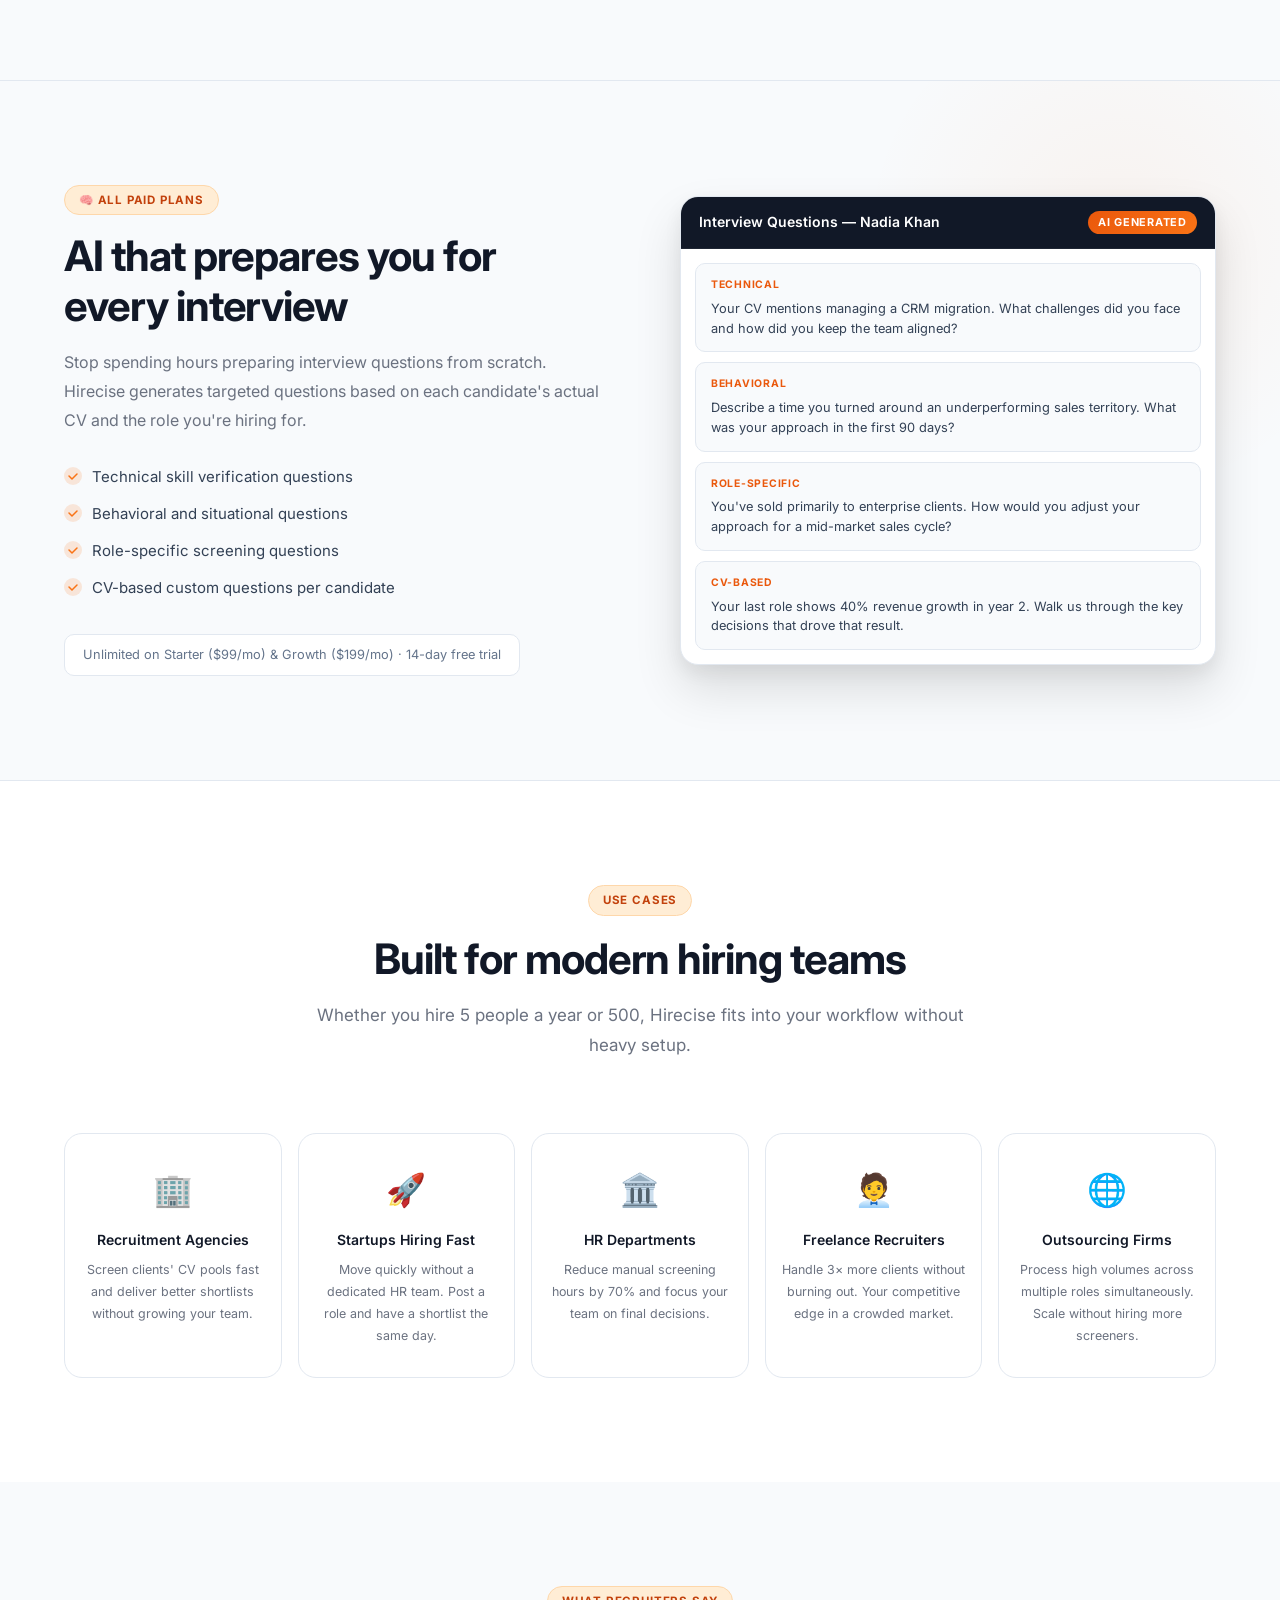
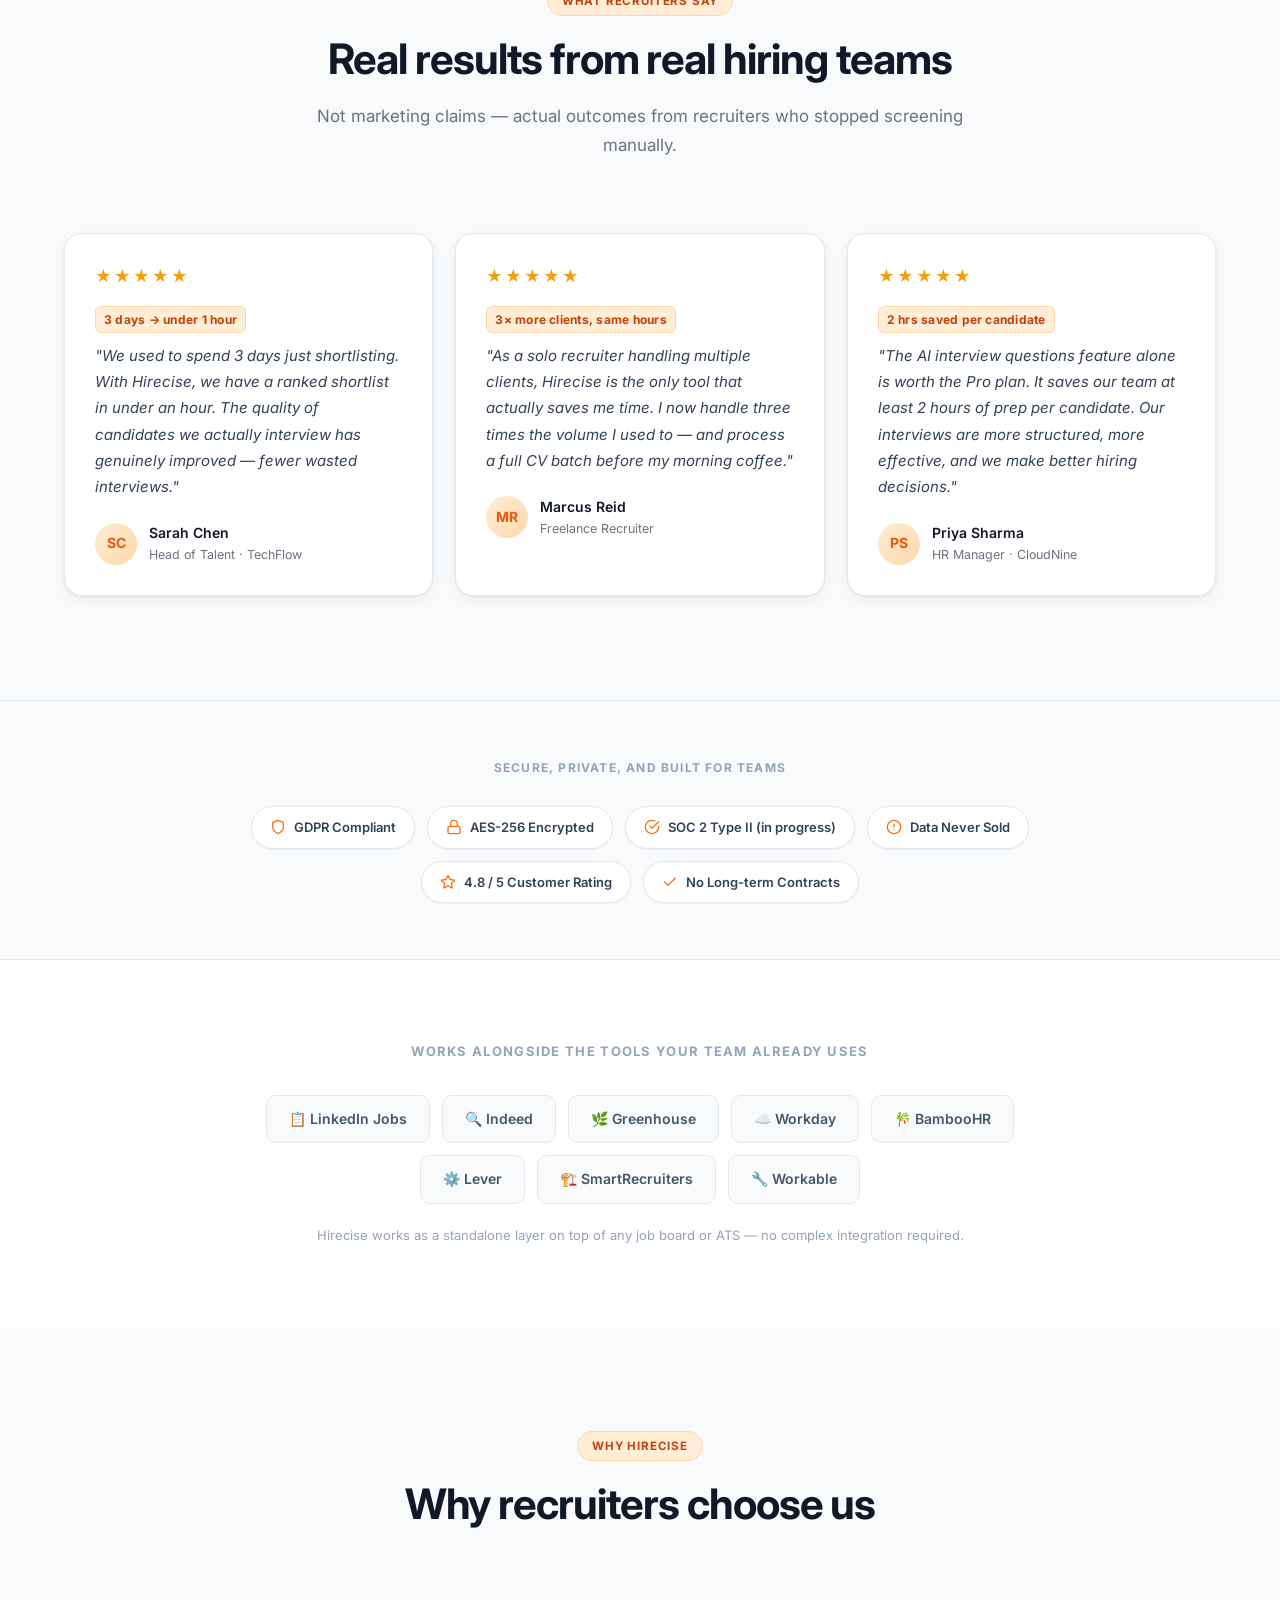
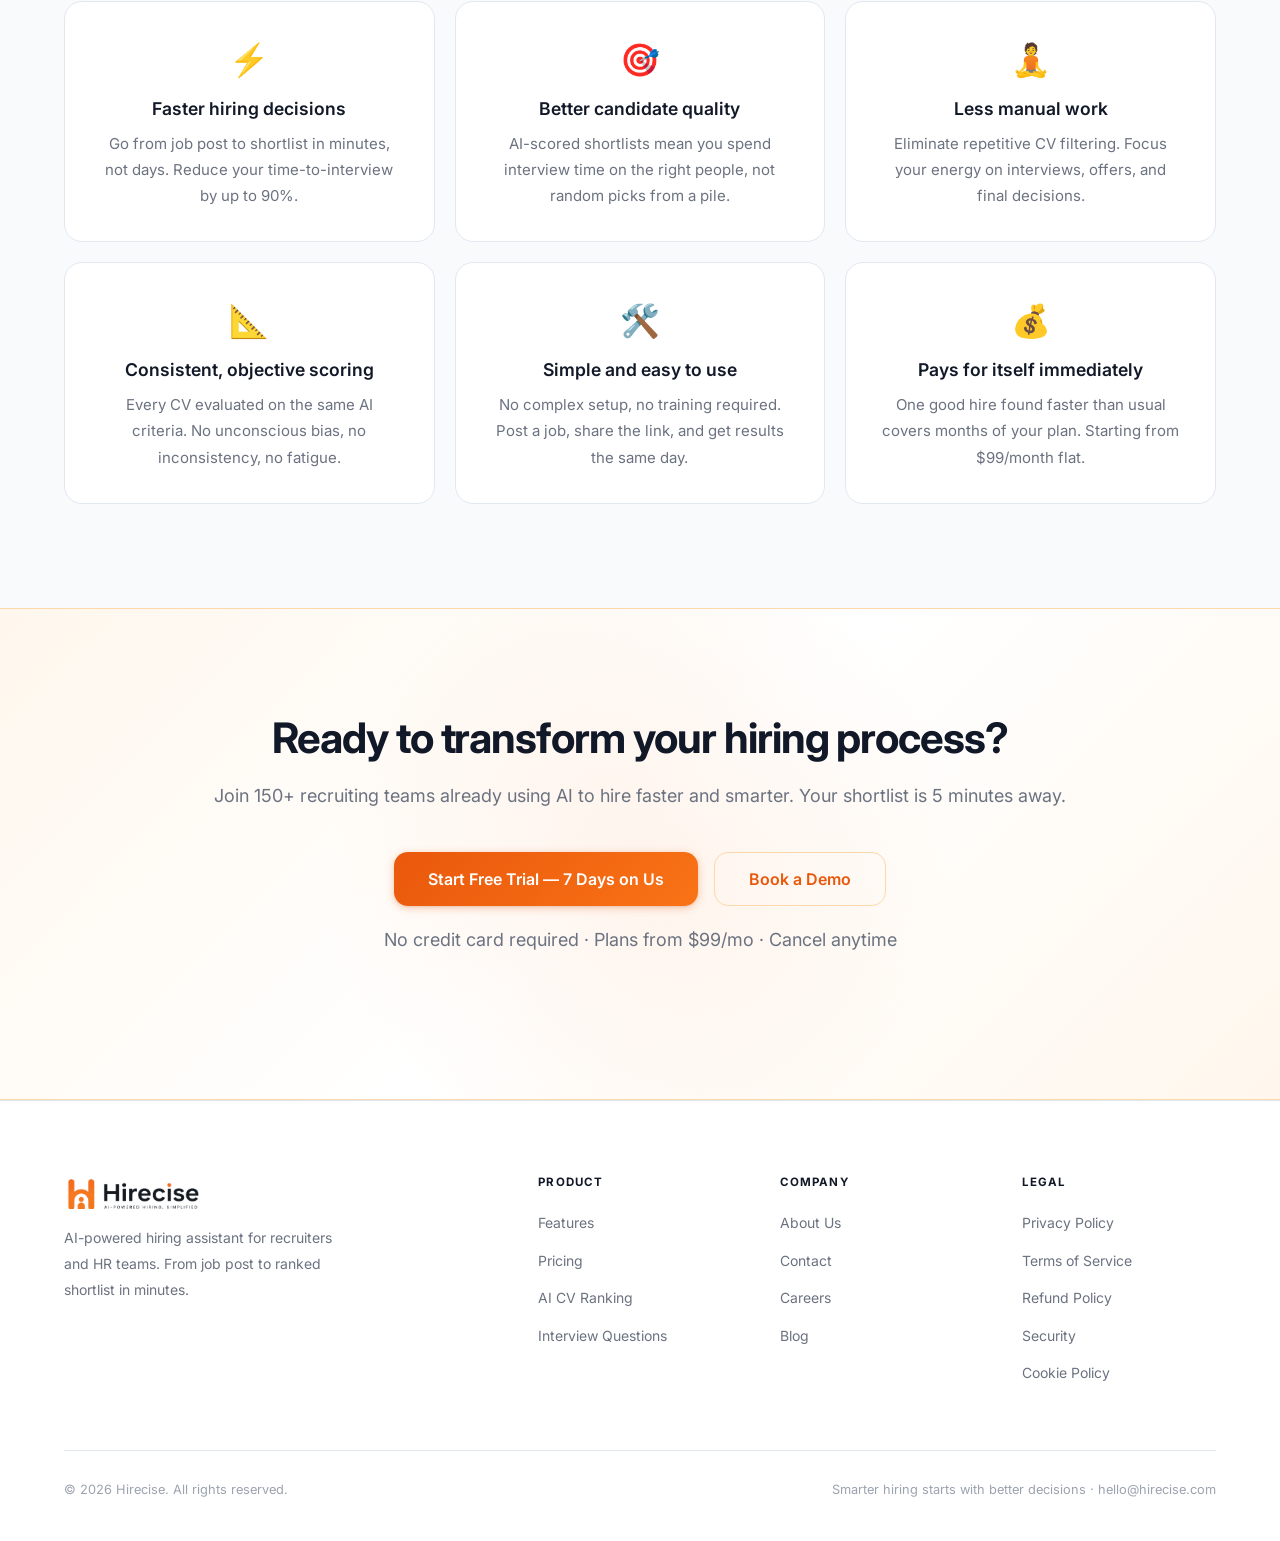
==== commit 4fd67d85: "Update marketing site: rebrand, new pages, style refresh - Updated brand colors, logo, and favicon -" ====
--- a/index.html
+++ b/index.html
@@ -32,50 +32,10 @@
   </script>
   <link rel="preconnect" href="https://fonts.googleapis.com">
   <link rel="preconnect" href="https://fonts.gstatic.com" crossorigin>
-  <link href="https://fonts.googleapis.com/css2?family=Inter:wght@400;500;600;700;800&display=swap" rel="stylesheet">
+  <link href="https://fonts.googleapis.com/css2?family=Inter:wght@400;500;600;700;800;900&display=swap" rel="stylesheet">
   <link rel="stylesheet" href="css/styles.css">
-
   <style>
-    /* ── Stats Bar ─────────────────────────────────────── */
-    .stats-bar {
-      background: #fff;
-      border-bottom: 1px solid var(--slate-200);
-      padding: 0;
-    }
-    .stats-bar-inner {
-      display: grid;
-      grid-template-columns: repeat(4, 1fr);
-      max-width: 1100px;
-      margin: 0 auto;
-      padding: 0 24px;
-    }
-    .stat-item {
-      display: flex;
-      flex-direction: column;
-      align-items: center;
-      justify-content: center;
-      padding: 32px 20px;
-      border-right: 1px solid var(--slate-200);
-      text-align: center;
-    }
-    .stat-item:last-child { border-right: none; }
-    .stat-value {
-      font-size: 2.5rem;
-      font-weight: 800;
-      line-height: 1;
-      letter-spacing: -.04em;
-      background: var(--grad-primary);
-      -webkit-background-clip: text;
-      -webkit-text-fill-color: transparent;
-      background-clip: text;
-      margin-bottom: 6px;
-    }
-    .stat-label {
-      font-size: .8125rem;
-      font-weight: 500;
-      color: var(--slate-500);
-      line-height: 1.4;
-    }
+    /* Stats bar responsive */
     @media (max-width: 700px) {
       .stats-bar-inner { grid-template-columns: repeat(2, 1fr); }
       .stat-item { border-right: 1px solid var(--slate-200); border-bottom: 1px solid var(--slate-200); }
@@ -83,171 +43,9 @@
       .stat-item:nth-last-child(-n+2) { border-bottom: none; }
       .stat-value { font-size: 2rem; }
     }
-
-    /* ── Before / After Section ─────────────────────────── */
-    .before-after {
-      padding: 96px 0;
-      background: var(--slate-900);
-      color: #fff;
-    }
-    .before-after .section-header h2,
-    .before-after .section-header p { color: #fff; }
-    .before-after .section-header p { color: rgba(255,255,255,.6); }
-    .ba-grid {
-      display: grid;
-      grid-template-columns: 1fr auto 1fr;
-      gap: 0;
-      max-width: 900px;
-      margin: 0 auto;
-      align-items: stretch;
-    }
-    .ba-col {
-      background: rgba(255,255,255,.04);
-      border: 1px solid rgba(255,255,255,.1);
-      border-radius: 16px;
-      overflow: hidden;
-    }
-    .ba-col.good { background: rgba(5,150,105,.1); border-color: rgba(5,150,105,.3); }
-    .ba-header {
-      padding: 20px 28px;
-      font-weight: 700;
-      font-size: 1rem;
-      border-bottom: 1px solid rgba(255,255,255,.08);
-      display: flex;
-      align-items: center;
-      gap: 10px;
-    }
-    .ba-col.good .ba-header { border-bottom-color: rgba(5,150,105,.2); }
-    .ba-row {
-      padding: 16px 28px;
-      border-bottom: 1px solid rgba(255,255,255,.05);
-      display: flex;
-      flex-direction: column;
-      gap: 3px;
-    }
-    .ba-row:last-child { border-bottom: none; }
-    .ba-row-label { font-size: .75rem; font-weight: 600; color: rgba(255,255,255,.4); text-transform: uppercase; letter-spacing: .06em; }
-    .ba-row-val { font-size: .9375rem; font-weight: 600; color: rgba(255,255,255,.85); }
-    .ba-col.good .ba-row-val { color: #6ee7b7; }
-    .ba-vs {
-      display: flex;
-      align-items: center;
-      justify-content: center;
-      padding: 0 24px;
-      font-weight: 800;
-      font-size: 1rem;
-      color: rgba(255,255,255,.25);
-      letter-spacing: .08em;
-    }
-    @media (max-width: 700px) {
-      .ba-grid { grid-template-columns: 1fr; gap: 16px; }
-      .ba-vs { padding: 8px 0; }
-    }
-
-    /* ── Trust Badges ──────────────────────────────────── */
-    .trust-badges {
-      background: var(--slate-50);
-      padding: 56px 0;
-      border-top: 1px solid var(--slate-200);
-      border-bottom: 1px solid var(--slate-200);
-    }
-    .trust-badges-label {
-      text-align: center;
-      font-size: .75rem;
-      font-weight: 700;
-      text-transform: uppercase;
-      letter-spacing: .1em;
-      color: var(--slate-400);
-      margin-bottom: 28px;
-    }
-    .trust-badges-grid {
-      display: flex;
-      align-items: center;
-      justify-content: center;
-      flex-wrap: wrap;
-      gap: 12px;
-      max-width: 900px;
-      margin: 0 auto;
-      padding: 0 24px;
-    }
-    .trust-badge {
-      display: flex;
-      align-items: center;
-      gap: 8px;
-      background: #fff;
-      border: 1px solid var(--slate-200);
-      border-radius: 999px;
-      padding: 10px 18px;
-      font-size: .8125rem;
-      font-weight: 600;
-      color: var(--slate-700);
-      box-shadow: var(--shadow-sm);
-      white-space: nowrap;
-    }
-    .trust-badge svg { flex-shrink: 0; }
-
-    /* ── Integrations ──────────────────────────────────── */
-    .integrations {
-      padding: 80px 0;
-      background: #fff;
-    }
-    .integrations-label {
-      text-align: center;
-      font-size: .8125rem;
-      font-weight: 700;
-      text-transform: uppercase;
-      letter-spacing: .1em;
-      color: var(--slate-400);
-      margin-bottom: 32px;
-    }
-    .integrations-grid {
-      display: flex;
-      align-items: center;
-      justify-content: center;
-      flex-wrap: wrap;
-      gap: 12px;
-      max-width: 800px;
-      margin: 0 auto;
-      padding: 0 24px;
-    }
-    .integration-chip {
-      background: var(--slate-50);
-      border: 1px solid var(--slate-200);
-      border-radius: 10px;
-      padding: 12px 22px;
-      font-size: .875rem;
-      font-weight: 600;
-      color: var(--slate-600);
-      transition: all .2s;
-    }
-    .integration-chip:hover {
-      background: #f0fdf4;
-      border-color: #a7f3d0;
-      color: #065f46;
-      transform: translateY(-2px);
-      box-shadow: var(--shadow-md);
-    }
-    .integrations-note {
-      text-align: center;
-      margin-top: 20px;
-      font-size: .8125rem;
-      color: var(--slate-400);
-    }
-
-    /* ── Improved testimonial numbers ─────────────────── */
-    .testi-stat {
-      display: inline-block;
-      background: #f0fdf4;
-      color: #065f46;
-      border: 1px solid #a7f3d0;
-      border-radius: 6px;
-      font-size: .75rem;
-      font-weight: 700;
-      padding: 3px 8px;
-      margin-bottom: 10px;
-      letter-spacing: .02em;
-    }
   </style>
+  <link rel="icon" type="image/png" href="assets/favicon.png">
+  <link rel="apple-touch-icon" href="assets/favicon.png">
 </head>
 <body>
 
@@ -257,10 +55,10 @@
     <div class="container">
       <div class="nav-inner">
         <a href="index.html" class="nav-logo" aria-label="Hirecise home">
-          <img src="assets/logo.svg" alt="Hirecise" class="logo-img">
+          <img src="assets/logo.png" alt="Hirecise" class="logo-img">
         </a>
         <div class="nav-links" aria-label="Site links">
-          <a href="index.html">Home</a>
+          <a href="index.html" class="active">Home</a>
           <a href="features.html">Features</a>
           <a href="pricing.html">Pricing</a>
           <a href="contact.html">Contact</a>
@@ -275,7 +73,7 @@
         </button>
       </div>
       <div class="nav-mobile">
-        <a href="index.html">Home</a>
+        <a href="index.html" class="active">Home</a>
         <a href="features.html">Features</a>
         <a href="pricing.html">Pricing</a>
         <a href="contact.html">Contact</a>
@@ -291,80 +89,49 @@
 <!-- ═══ HERO ══════════════════════════════════════════ -->
 <section class="hero" aria-labelledby="hero-heading">
   <div class="hero-noise" aria-hidden="true"></div>
+  <div class="hero-orb" aria-hidden="true"></div>
   <div class="container">
     <div class="hero-inner">
-      <div class="hero-content">
-        <span class="badge badge-blue">
-          <svg width="8" height="8" viewBox="0 0 8 8" fill="#10b981" style="animation:pulse-glow 2s ease-in-out infinite;border-radius:50%;"><circle cx="4" cy="4" r="4"/></svg>
-          14-day free trial — no credit card needed
-        </span>
-        <h1 id="hero-heading">
-          From job post to<br>
-          <span class="hero-headline-accent">ranked shortlist in minutes</span>
-        </h1>
-        <p style="font-size:1.125rem;margin-bottom:12px;">
-          Hirecise AI reads every CV, scores each candidate 0–100, and delivers your top picks — in the time it takes to make a coffee.
-        </p>
-        <p style="font-size:.9375rem;color:var(--slate-400);margin-bottom:28px;">
-          No manual screening. No missed candidates. No guesswork.
-        </p>
-        <div class="hero-actions">
-          <a href="https://app.hirecise.com/register" class="btn btn-primary btn-lg">
-            Start Free Trial
-            <svg width="16" height="16" viewBox="0 0 16 16" fill="none" stroke="currentColor" stroke-width="2.5" stroke-linecap="round"><line x1="3" y1="8" x2="13" y2="8"/><polyline points="9 4 13 8 9 12"/></svg>
-          </a>
-          <a href="pricing.html" class="btn btn-outline btn-lg">See Plans</a>
-        </div>
-        <div class="hero-proof">
-          <div class="hero-avatars" aria-hidden="true">
-            <span>SC</span><span>MR</span><span>PS</span><span>JK</span>
-          </div>
-          <p class="hero-proof-text"><strong>150+ recruiters &amp; HR teams</strong> already hire smarter</p>
-        </div>
-      </div>
-
-      <div class="hero-visual" aria-hidden="true">
-        <div class="dashboard-card">
-          <div class="dashboard-card-header">
-            <div class="dc-title">🎯 AI Candidate Ranking</div>
-            <div class="dc-sub">Sales Manager · 62 CVs processed · 4 min 12 sec</div>
-          </div>
-          <div class="dashboard-card-body">
-            <div class="candidate-row">
-              <div class="cand-avatar">NK</div>
-              <div class="cand-info">
-                <div class="cand-name">Nadia Khan</div>
-                <div class="cand-role">7 yrs · B2B Sales, CRM, Team Lead</div>
-              </div>
-              <span class="score-chip score-high">96 · Top Pick</span>
-            </div>
-            <div class="candidate-row">
-              <div class="cand-avatar">JM</div>
-              <div class="cand-info">
-                <div class="cand-name">James Murphy</div>
-                <div class="cand-role">5 yrs · SaaS Sales, Salesforce</div>
-              </div>
-              <span class="score-chip score-high">89 · Shortlisted</span>
-            </div>
-            <div class="candidate-row">
-              <div class="cand-avatar">RL</div>
-              <div class="cand-info">
-                <div class="cand-name">Riya Lal</div>
-                <div class="cand-role">4 yrs · Account Mgmt, HubSpot</div>
-              </div>
-              <span class="score-chip score-good">74 · Recommended</span>
-            </div>
-            <div class="candidate-row">
-              <div class="cand-avatar">TW</div>
-              <div class="cand-info">
-                <div class="cand-name">Tom Webb</div>
-                <div class="cand-role">2 yrs · Retail Sales</div>
-              </div>
-              <span class="score-chip score-medium">48 · Moderate</span>
-            </div>
-          </div>
-        </div>
-      </div>
+
+      <div class="hero-label">
+        <span class="hero-pulse" aria-hidden="true"></span>
+        AI-Powered Hiring · 14-day free trial · No credit card needed
+      </div>
+
+      <h1 id="hero-heading" class="hero-title">
+        Stop Screening<br>
+        <span class="o">Candidates</span><br>
+        Manually.
+      </h1>
+
+      <p class="hero-desc">
+        Hirecise AI reads every CV, scores each candidate 0–100, and delivers your ranked shortlist in under 5 minutes — in the time it takes to make a coffee.
+      </p>
+
+      <form class="hero-form" action="https://app.hirecise.com/register" method="get" aria-label="Start your free trial">
+        <input
+          type="email"
+          class="hero-email"
+          name="email"
+          placeholder="Enter your work email"
+          autocomplete="email"
+          aria-label="Work email address"
+        >
+        <button type="submit" class="hero-submit">
+          Start Free Trial
+          <svg width="14" height="14" viewBox="0 0 16 16" fill="none" stroke="currentColor" stroke-width="2.5" stroke-linecap="round"><line x1="3" y1="8" x2="13" y2="8"/><polyline points="9 4 13 8 9 12"/></svg>
+        </button>
+      </form>
+
+      <p class="hero-note">No credit card required · Plans from $99/mo · Cancel anytime</p>
+
+      <div class="hero-proof" aria-label="Social proof">
+        <div class="hero-avatars" aria-hidden="true">
+          <span>SC</span><span>MR</span><span>PS</span><span>JK</span>
+        </div>
+        <p><strong>150+ recruiters &amp; HR teams</strong> already hire smarter</p>
+      </div>
+
     </div>
   </div>
 </section>
@@ -420,7 +187,7 @@
 <section class="section" style="background:var(--slate-50);" aria-labelledby="problem-heading">
   <div class="container">
     <div class="section-header">
-      <span class="badge badge-blue">The Problem</span>
+      <span class="badge badge-brand">The Problem</span>
       <h2 id="problem-heading">Hiring is slow, expensive, and inconsistent</h2>
       <p>Recruiters today face real challenges that slow down every hire and increase the risk of picking the wrong person.</p>
     </div>
@@ -469,85 +236,87 @@
       </div>
     </div>
     <div style="text-align:center;margin-top:48px;">
-      <p style="font-size:1.125rem;font-weight:600;color:var(--slate-700);margin-bottom:20px;">Traditional hiring methods are no longer enough.</p>
+      <p style="font-size:1.125rem;font-weight:600;color:#374151;margin-bottom:20px;">Traditional hiring methods are no longer enough.</p>
       <a href="#solution" class="btn btn-primary btn-lg">See the Solution</a>
     </div>
   </div>
 </section>
 
-<!-- ═══ BEFORE / AFTER ══════════════════════════════════ -->
-<section class="before-after" aria-labelledby="ba-heading">
-  <div class="container">
-    <div class="section-header" style="margin-bottom:52px;">
-      <span class="badge badge-dark">The Difference</span>
-      <h2 id="ba-heading" style="color:#fff;">Without Hirecise vs With Hirecise</h2>
-      <p style="color:rgba(255,255,255,.55);">See exactly what changes when you stop screening manually.</p>
-    </div>
-    <div class="ba-grid">
-      <div class="ba-col">
-        <div class="ba-header">
+<!-- ═══ BEFORE / AFTER — PREMIUM WHITE CARDS ═══════════ -->
+<section class="compare-section" aria-labelledby="ba-heading">
+  <div class="container">
+    <div class="section-header">
+      <span class="badge badge-brand">The Difference</span>
+      <h2 id="ba-heading">Without Hirecise vs With Hirecise</h2>
+      <p>See exactly what changes when you stop screening manually.</p>
+    </div>
+    <div class="compare-grid">
+
+      <div class="compare-card bad">
+        <div class="compare-card-header">
           <span style="font-size:1.2rem;">😰</span> Without Hirecise
         </div>
-        <div class="ba-row">
-          <div class="ba-row-label">Time to shortlist 100 CVs</div>
-          <div class="ba-row-val">15–20 hours of manual work</div>
-        </div>
-        <div class="ba-row">
-          <div class="ba-row-label">Screening consistency</div>
-          <div class="ba-row-val">Varies by screener and mood</div>
-        </div>
-        <div class="ba-row">
-          <div class="ba-row-label">Strong candidates missed</div>
-          <div class="ba-row-val">Frequently — rushed reviews</div>
-        </div>
-        <div class="ba-row">
-          <div class="ba-row-label">Interview prep time</div>
-          <div class="ba-row-val">1–2 hrs per candidate</div>
-        </div>
-        <div class="ba-row">
-          <div class="ba-row-label">Monthly cost</div>
-          <div class="ba-row-val">~$2,000 in recruiter time</div>
-        </div>
-        <div class="ba-row">
-          <div class="ba-row-label">Recruiter focus</div>
-          <div class="ba-row-val">Buried in CV stacks</div>
-        </div>
-      </div>
-
-      <div class="ba-vs">VS</div>
-
-      <div class="ba-col good">
-        <div class="ba-header">
+        <div class="compare-row">
+          <div class="compare-row-label">Time to shortlist 100 CVs</div>
+          <div class="compare-row-val">15–20 hours of manual work</div>
+        </div>
+        <div class="compare-row">
+          <div class="compare-row-label">Screening consistency</div>
+          <div class="compare-row-val">Varies by screener and mood</div>
+        </div>
+        <div class="compare-row">
+          <div class="compare-row-label">Strong candidates missed</div>
+          <div class="compare-row-val">Frequently — rushed reviews</div>
+        </div>
+        <div class="compare-row">
+          <div class="compare-row-label">Interview prep time</div>
+          <div class="compare-row-val">1–2 hrs per candidate</div>
+        </div>
+        <div class="compare-row">
+          <div class="compare-row-label">Monthly cost</div>
+          <div class="compare-row-val">~$2,000 in recruiter time</div>
+        </div>
+        <div class="compare-row">
+          <div class="compare-row-label">Recruiter focus</div>
+          <div class="compare-row-val">Buried in CV stacks</div>
+        </div>
+      </div>
+
+      <div class="compare-vs" aria-hidden="true">VS</div>
+
+      <div class="compare-card good">
+        <div class="compare-card-header">
           <span style="font-size:1.2rem;">✅</span> With Hirecise
         </div>
-        <div class="ba-row">
-          <div class="ba-row-label">Time to shortlist 100 CVs</div>
-          <div class="ba-row-val">Under 5 minutes, AI-ranked</div>
-        </div>
-        <div class="ba-row">
-          <div class="ba-row-label">Screening consistency</div>
-          <div class="ba-row-val">Standardised AI score 0–100</div>
-        </div>
-        <div class="ba-row">
-          <div class="ba-row-label">Strong candidates missed</div>
-          <div class="ba-row-val">Every CV evaluated equally</div>
-        </div>
-        <div class="ba-row">
-          <div class="ba-row-label">Interview prep time</div>
-          <div class="ba-row-val">AI questions generated instantly</div>
-        </div>
-        <div class="ba-row">
-          <div class="ba-row-label">Monthly cost</div>
-          <div class="ba-row-val">From $99/month flat rate</div>
-        </div>
-        <div class="ba-row">
-          <div class="ba-row-label">Recruiter focus</div>
-          <div class="ba-row-val">100% on interviews &amp; decisions</div>
-        </div>
-      </div>
-    </div>
-    <div style="text-align:center;margin-top:48px;">
-      <a href="https://app.hirecise.com/register" class="btn btn-white btn-lg">
+        <div class="compare-row">
+          <div class="compare-row-label">Time to shortlist 100 CVs</div>
+          <div class="compare-row-val">Under 5 minutes, AI-ranked</div>
+        </div>
+        <div class="compare-row">
+          <div class="compare-row-label">Screening consistency</div>
+          <div class="compare-row-val">Standardised AI score 0–100</div>
+        </div>
+        <div class="compare-row">
+          <div class="compare-row-label">Strong candidates missed</div>
+          <div class="compare-row-val">Every CV evaluated equally</div>
+        </div>
+        <div class="compare-row">
+          <div class="compare-row-label">Interview prep time</div>
+          <div class="compare-row-val">AI questions generated instantly</div>
+        </div>
+        <div class="compare-row">
+          <div class="compare-row-label">Monthly cost</div>
+          <div class="compare-row-val">From $99/month flat rate</div>
+        </div>
+        <div class="compare-row">
+          <div class="compare-row-label">Recruiter focus</div>
+          <div class="compare-row-val">100% on interviews &amp; decisions</div>
+        </div>
+      </div>
+
+    </div>
+    <div style="text-align:center;margin-top:40px;">
+      <a href="https://app.hirecise.com/register" class="btn btn-primary btn-lg">
         Start Free Trial — 7 Days on Us
         <svg width="16" height="16" viewBox="0 0 16 16" fill="none" stroke="currentColor" stroke-width="2.5" stroke-linecap="round"><line x1="3" y1="8" x2="13" y2="8"/><polyline points="9 4 13 8 9 12"/></svg>
       </a>
@@ -559,7 +328,7 @@
 <section class="section how" id="solution" aria-labelledby="solution-heading">
   <div class="container">
     <div class="section-header">
-      <span class="badge badge-blue">The Solution</span>
+      <span class="badge badge-brand">The Solution</span>
       <h2 id="solution-heading">Meet Your AI Hiring Assistant</h2>
       <p>No spreadsheets. No manual filtering. No guesswork. Just upload CVs and get a ranked shortlist in minutes.</p>
     </div>
@@ -584,10 +353,10 @@
 </section>
 
 <!-- ═══ FEATURES ═══════════════════════════════════════ -->
-<section class="section" aria-labelledby="features-heading">
+<section class="section" style="background:var(--slate-50);" aria-labelledby="features-heading">
   <div class="container">
     <div class="section-header">
-      <span class="badge badge-blue">Features</span>
+      <span class="badge badge-brand">Features</span>
       <h2 id="features-heading">Everything you need for modern hiring</h2>
       <p>A focused set of AI tools built specifically for recruiters and HR teams — not a bloated system with features you'll never use.</p>
     </div>
@@ -618,7 +387,7 @@
           <svg width="22" height="22" viewBox="0 0 24 24" fill="none" stroke="currentColor" stroke-width="2" stroke-linecap="round" stroke-linejoin="round"><circle cx="12" cy="12" r="10"/><path d="M9.09 9a3 3 0 015.83 1c0 2-3 3-3 3"/><line x1="12" y1="17" x2="12.01" y2="17"/></svg>
         </div>
         <h3>🧠 AI Interview Questions</h3>
-        <p>Generate tailored interview questions for each candidate based on their CV and the job. Unlimited on all paid plans.</p>
+        <p>Generate tailored interview questions for each candidate based on their CV and the role you're hiring for.</p>
       </article>
       <article class="highlight-card">
         <div class="highlight-icon" aria-hidden="true">
@@ -643,26 +412,26 @@
   <div class="container">
     <div class="interview-inner">
       <div class="interview-text">
-        <span class="badge badge-blue" style="margin-bottom:16px;">
+        <span class="badge badge-brand" style="margin-bottom:16px;">
           🧠 All Paid Plans
         </span>
         <h2 id="interview-heading">AI that prepares you for every interview</h2>
         <p>Stop spending hours preparing interview questions from scratch. Hirecise generates targeted questions based on each candidate's actual CV and the role you're hiring for.</p>
         <ul class="interview-list">
           <li>
-            <svg width="18" height="18" viewBox="0 0 18 18" fill="none"><circle cx="9" cy="9" r="9" fill="rgba(52,211,153,0.2)"/><path d="M5 9l3 3 5-5" stroke="#34d399" stroke-width="1.5" stroke-linecap="round" stroke-linejoin="round"/></svg>
+            <svg width="18" height="18" viewBox="0 0 18 18" fill="none"><circle cx="9" cy="9" r="9" fill="rgba(249,115,22,0.15)"/><path d="M5 9l3 3 5-5" stroke="#F97316" stroke-width="1.5" stroke-linecap="round" stroke-linejoin="round"/></svg>
             Technical skill verification questions
           </li>
           <li>
-            <svg width="18" height="18" viewBox="0 0 18 18" fill="none"><circle cx="9" cy="9" r="9" fill="rgba(52,211,153,0.2)"/><path d="M5 9l3 3 5-5" stroke="#34d399" stroke-width="1.5" stroke-linecap="round" stroke-linejoin="round"/></svg>
+            <svg width="18" height="18" viewBox="0 0 18 18" fill="none"><circle cx="9" cy="9" r="9" fill="rgba(249,115,22,0.15)"/><path d="M5 9l3 3 5-5" stroke="#F97316" stroke-width="1.5" stroke-linecap="round" stroke-linejoin="round"/></svg>
             Behavioral and situational questions
           </li>
           <li>
-            <svg width="18" height="18" viewBox="0 0 18 18" fill="none"><circle cx="9" cy="9" r="9" fill="rgba(52,211,153,0.2)"/><path d="M5 9l3 3 5-5" stroke="#34d399" stroke-width="1.5" stroke-linecap="round" stroke-linejoin="round"/></svg>
+            <svg width="18" height="18" viewBox="0 0 18 18" fill="none"><circle cx="9" cy="9" r="9" fill="rgba(249,115,22,0.15)"/><path d="M5 9l3 3 5-5" stroke="#F97316" stroke-width="1.5" stroke-linecap="round" stroke-linejoin="round"/></svg>
             Role-specific screening questions
           </li>
           <li>
-            <svg width="18" height="18" viewBox="0 0 18 18" fill="none"><circle cx="9" cy="9" r="9" fill="rgba(52,211,153,0.2)"/><path d="M5 9l3 3 5-5" stroke="#34d399" stroke-width="1.5" stroke-linecap="round" stroke-linejoin="round"/></svg>
+            <svg width="18" height="18" viewBox="0 0 18 18" fill="none"><circle cx="9" cy="9" r="9" fill="rgba(249,115,22,0.15)"/><path d="M5 9l3 3 5-5" stroke="#F97316" stroke-width="1.5" stroke-linecap="round" stroke-linejoin="round"/></svg>
             CV-based custom questions per candidate
           </li>
         </ul>
@@ -703,7 +472,7 @@
 <section class="section" aria-labelledby="usecases-heading">
   <div class="container">
     <div class="section-header">
-      <span class="badge badge-blue">Use Cases</span>
+      <span class="badge badge-brand">Use Cases</span>
       <h2 id="usecases-heading">Built for modern hiring teams</h2>
       <p>Whether you hire 5 people a year or 500, Hirecise fits into your workflow without heavy setup.</p>
     </div>
@@ -741,7 +510,7 @@
 <section class="section testimonials" aria-labelledby="testimonials-heading">
   <div class="container">
     <div class="section-header">
-      <span class="badge badge-blue">What Recruiters Say</span>
+      <span class="badge badge-brand">What Recruiters Say</span>
       <h2 id="testimonials-heading">Real results from real hiring teams</h2>
       <p>Not marketing claims — actual outcomes from recruiters who stopped screening manually.</p>
     </div>
@@ -791,27 +560,27 @@
   <p class="trust-badges-label">Secure, private, and built for teams</p>
   <div class="trust-badges-grid">
     <div class="trust-badge">
-      <svg width="16" height="16" viewBox="0 0 24 24" fill="none" stroke="#059669" stroke-width="2" stroke-linecap="round" stroke-linejoin="round"><path d="M12 22s8-4 8-10V5l-8-3-8 3v7c0 6 8 10 8 10z"/></svg>
+      <svg width="16" height="16" viewBox="0 0 24 24" fill="none" stroke="#F97316" stroke-width="2" stroke-linecap="round" stroke-linejoin="round"><path d="M12 22s8-4 8-10V5l-8-3-8 3v7c0 6 8 10 8 10z"/></svg>
       GDPR Compliant
     </div>
     <div class="trust-badge">
-      <svg width="16" height="16" viewBox="0 0 24 24" fill="none" stroke="#059669" stroke-width="2" stroke-linecap="round" stroke-linejoin="round"><rect x="3" y="11" width="18" height="11" rx="2" ry="2"/><path d="M7 11V7a5 5 0 0110 0v4"/></svg>
+      <svg width="16" height="16" viewBox="0 0 24 24" fill="none" stroke="#F97316" stroke-width="2" stroke-linecap="round" stroke-linejoin="round"><rect x="3" y="11" width="18" height="11" rx="2" ry="2"/><path d="M7 11V7a5 5 0 0110 0v4"/></svg>
       AES-256 Encrypted
     </div>
     <div class="trust-badge">
-      <svg width="16" height="16" viewBox="0 0 24 24" fill="none" stroke="#059669" stroke-width="2" stroke-linecap="round" stroke-linejoin="round"><path d="M22 11.08V12a10 10 0 11-5.93-9.14"/><polyline points="22 4 12 14.01 9 11.01"/></svg>
+      <svg width="16" height="16" viewBox="0 0 24 24" fill="none" stroke="#F97316" stroke-width="2" stroke-linecap="round" stroke-linejoin="round"><path d="M22 11.08V12a10 10 0 11-5.93-9.14"/><polyline points="22 4 12 14.01 9 11.01"/></svg>
       SOC 2 Type II (in progress)
     </div>
     <div class="trust-badge">
-      <svg width="16" height="16" viewBox="0 0 24 24" fill="none" stroke="#059669" stroke-width="2" stroke-linecap="round" stroke-linejoin="round"><circle cx="12" cy="12" r="10"/><line x1="12" y1="8" x2="12" y2="12"/><line x1="12" y1="16" x2="12.01" y2="16"/></svg>
+      <svg width="16" height="16" viewBox="0 0 24 24" fill="none" stroke="#F97316" stroke-width="2" stroke-linecap="round" stroke-linejoin="round"><circle cx="12" cy="12" r="10"/><line x1="12" y1="8" x2="12" y2="12"/><line x1="12" y1="16" x2="12.01" y2="16"/></svg>
       Data Never Sold
     </div>
     <div class="trust-badge">
-      <svg width="16" height="16" viewBox="0 0 24 24" fill="none" stroke="#059669" stroke-width="2" stroke-linecap="round" stroke-linejoin="round"><polygon points="12 2 15.09 8.26 22 9.27 17 14.14 18.18 21.02 12 17.77 5.82 21.02 7 14.14 2 9.27 8.91 8.26 12 2"/></svg>
+      <svg width="16" height="16" viewBox="0 0 24 24" fill="none" stroke="#F97316" stroke-width="2" stroke-linecap="round" stroke-linejoin="round"><polygon points="12 2 15.09 8.26 22 9.27 17 14.14 18.18 21.02 12 17.77 5.82 21.02 7 14.14 2 9.27 8.91 8.26 12 2"/></svg>
       4.8 / 5 Customer Rating
     </div>
     <div class="trust-badge">
-      <svg width="16" height="16" viewBox="0 0 24 24" fill="none" stroke="#059669" stroke-width="2" stroke-linecap="round" stroke-linejoin="round"><polyline points="20 6 9 17 4 12"/></svg>
+      <svg width="16" height="16" viewBox="0 0 24 24" fill="none" stroke="#F97316" stroke-width="2" stroke-linecap="round" stroke-linejoin="round"><polyline points="20 6 9 17 4 12"/></svg>
       No Long-term Contracts
     </div>
   </div>
@@ -839,7 +608,7 @@
 <section class="section" style="background:var(--slate-50);" aria-labelledby="why-heading">
   <div class="container">
     <div class="section-header">
-      <span class="badge badge-blue">Why Hirecise</span>
+      <span class="badge badge-brand">Why Hirecise</span>
       <h2 id="why-heading">Why recruiters choose us</h2>
     </div>
     <div class="highlights-grid fade-up">
@@ -877,26 +646,28 @@
   </div>
 </section>
 
-<!-- ═══ CTA BANNER ════════════════════════════════════ -->
-<section class="cta-banner" aria-labelledby="cta-heading">
+<!-- ═══ CTA SECTION — LIGHT ORANGE PREMIUM ════════════ -->
+<section class="cta-section" aria-labelledby="cta-heading">
   <div class="container">
     <h2 id="cta-heading">Ready to transform your hiring process?</h2>
     <p>Join 150+ recruiting teams already using AI to hire faster and smarter. Your shortlist is 5 minutes away.</p>
     <div class="cta-actions">
-      <a href="https://app.hirecise.com/register" class="btn btn-white btn-lg">Start Free Trial — 7 Days</a>
-      <a href="contact.html" class="btn btn-dark-outline btn-lg">Book a Demo</a>
+      <a href="https://app.hirecise.com/register" class="btn btn-primary btn-lg">
+        Start Free Trial — 7 Days on Us
+      </a>
+      <a href="contact.html" class="btn btn-outline btn-lg">Book a Demo</a>
     </div>
     <p class="cta-note">No credit card required · Plans from $99/mo · Cancel anytime</p>
   </div>
 </section>
 
-<!-- ═══ FOOTER ════════════════════════════════════════ -->
-<footer>
+<!-- ═══ FOOTER — WHITE PREMIUM ═══════════════════════ -->
+<footer class="site-footer">
   <div class="container">
     <div class="footer-grid">
       <div class="footer-brand">
         <a href="index.html" class="nav-logo" aria-label="Hirecise home">
-          <img src="assets/logo-white.svg" alt="Hirecise" class="logo-img" style="height:36px;">
+          <img src="assets/logo.png" alt="Hirecise" class="logo-img" style="height:36px;">
         </a>
         <p>AI-powered hiring assistant for recruiters and HR teams. From job post to ranked shortlist in minutes.</p>
       </div>
@@ -923,6 +694,7 @@
         <ul>
           <li><a href="privacy.html">Privacy Policy</a></li>
           <li><a href="terms.html">Terms of Service</a></li>
+          <li><a href="refund.html">Refund Policy</a></li>
           <li><a href="security.html">Security</a></li>
           <li><a href="cookies.html">Cookie Policy</a></li>
         </ul>
@@ -968,5 +740,3 @@
 </script>
 </body>
 </html>
-
-
--- a/css/styles.css
+++ b/css/styles.css
@@ -1,39 +1,29 @@
-﻿/* ============================================================
-   Hirecise — Main Stylesheet (Modern 2025 Edition)
+/* ============================================================
+   Hirecise — Premium White Theme
    ============================================================ */
 
 :root {
-  /* Blues */
-  --blue-50:  #eff6ff;
-  --blue-100: #dbeafe;
-  --blue-200: #bfdbfe;
-  --blue-300: #93c5fd;
-  --blue-400: #60a5fa;
-  --blue-500: #3b82f6;
-  --blue-600: #2563eb;
-  --blue-700: #1d4ed8;
-  --blue-800: #1e40af;
-  --blue-900: #1e3a8a;
-
-  /* Indigo / Violet */
-  --indigo-400: #818cf8;
-  --indigo-500: #6366f1;
-  --indigo-600: #4f46e5;
-  --violet-400: #a78bfa;
-  --violet-500: #8b5cf6;
-  --violet-600: #7c3aed;
+  /* Orange */
+  --orange-50:  #FFF7ED;
+  --orange-100: #FFEDD5;
+  --orange-200: #FED7AA;
+  --orange-300: #FDBA74;
+  --orange-400: #FB923C;
+  --orange-500: #F97316;
+  --orange-600: #EA580C;
+  --orange-700: #C2410C;
 
   /* Slate */
-  --slate-50:  #f8fafc;
-  --slate-100: #f1f5f9;
-  --slate-200: #e2e8f0;
-  --slate-300: #cbd5e1;
-  --slate-400: #94a3b8;
-  --slate-500: #64748b;
-  --slate-600: #475569;
-  --slate-700: #334155;
-  --slate-800: #1e293b;
-  --slate-900: #0f172a;
+  --slate-50:   #f8fafc;
+  --slate-100:  #f1f5f9;
+  --slate-200:  #e2e8f0;
+  --slate-300:  #cbd5e1;
+  --slate-400:  #94a3b8;
+  --slate-500:  #64748b;
+  --slate-600:  #475569;
+  --slate-700:  #334155;
+  --slate-800:  #1e293b;
+  --slate-900:  #0f172a;
 
   /* Semantic */
   --green-100: #d1fae5;
@@ -42,43 +32,42 @@
   --amber-100: #fef3c7;
   --amber-600: #d97706;
   --red-400:   #f87171;
-  --teal-400:  #34d399;
 
   /* Brand */
-  --primary:      var(--green-600);
-  --primary-dark: #047857;
-  --primary-bg:   #f0fdf4;
-
-  /* Gradients */
-  --grad-primary:    linear-gradient(135deg, #059669 0%, #10b981 100%);
-  --grad-hero:       linear-gradient(135deg, #022c22 0%, #064e3b 35%, #065f46 65%, #059669 100%);
-  --grad-dark:       linear-gradient(135deg, #022c22 0%, #064e3b 60%, #065f46 100%);
-  --grad-cta:        linear-gradient(135deg, #022c22 0%, #064e3b 45%, #047857 100%);
-  --grad-accent-text: linear-gradient(135deg, #a7f3d0 0%, #34d399 50%, #6ee7b7 100%);
+  --primary:        #EA580C;
+  --primary-light:  #F97316;
+  --primary-dark:   #C2410C;
+  --primary-bg:     #FFF7ED;
+  --primary-border: #FED7AA;
+
+  /* Grads */
+  --grad-primary: linear-gradient(135deg, #EA580C 0%, #F97316 100%);
+  --grad-text:    linear-gradient(135deg, #111827 0%, #374151 100%);
+  --grad-orange:  linear-gradient(135deg, #fdba74 0%, #F97316 50%, #FB923C 100%);
 
   /* Font */
   --font: 'Inter', -apple-system, BlinkMacSystemFont, 'Segoe UI', sans-serif;
 
   /* Shadows */
   --shadow-sm:   0 1px 2px rgba(0,0,0,.05);
-  --shadow:      0 1px 3px rgba(0,0,0,.1), 0 1px 2px rgba(0,0,0,.06);
-  --shadow-md:   0 4px 8px rgba(0,0,0,.08), 0 2px 4px rgba(0,0,0,.04);
-  --shadow-lg:   0 12px 28px rgba(0,0,0,.1), 0 4px 10px rgba(0,0,0,.06);
-  --shadow-xl:   0 24px 48px rgba(0,0,0,.14), 0 8px 18px rgba(0,0,0,.07);
-  --shadow-card: 0 2px 4px rgba(0,0,0,.04), 0 8px 20px rgba(0,0,0,.06);
-
-  /* Border radius */
+  --shadow:      0 1px 3px rgba(0,0,0,.08), 0 1px 2px rgba(0,0,0,.04);
+  --shadow-md:   0 4px 8px rgba(0,0,0,.07), 0 2px 4px rgba(0,0,0,.04);
+  --shadow-lg:   0 12px 28px rgba(0,0,0,.09), 0 4px 10px rgba(0,0,0,.05);
+  --shadow-xl:   0 24px 48px rgba(0,0,0,.12), 0 8px 18px rgba(0,0,0,.06);
+  --shadow-card: 0 1px 3px rgba(0,0,0,.06), 0 4px 16px rgba(0,0,0,.05);
+
+  /* Radii */
   --r:    6px;
   --r-md: 10px;
   --r-lg: 14px;
-  --r-xl: 20px;
-  --r-2xl: 28px;
-}
-
-/* ── Reset ───────────────────────────────────────────── */
+  --r-xl: 18px;
+  --r-2xl: 24px;
+}
+
+/* ── Reset ────────────────────────────────────────────── */
 *, *::before, *::after { box-sizing: border-box; margin: 0; padding: 0; }
 html  { scroll-behavior: smooth; }
-body  { font-family: var(--font); color: var(--slate-800); background: #fff;
+body  { font-family: var(--font); color: #111827; background: #fff;
         line-height: 1.6; -webkit-font-smoothing: antialiased; }
 img   { max-width: 100%; display: block; }
 a     { color: inherit; text-decoration: none; }
@@ -86,175 +75,122 @@
 button{ cursor: pointer; font-family: inherit; border: none; background: none; }
 input, textarea, select { font-family: inherit; font-size: 16px; }
 
-/* ── Typography ──────────────────────────────────────── */
+/* ── Typography ───────────────────────────────────────── */
 h1 { font-size: clamp(2rem, 5.5vw, 3.5rem); font-weight: 800;
-     line-height: 1.1; letter-spacing: -.03em; color: var(--slate-900); }
+     line-height: 1.1; letter-spacing: -.03em; color: #111827; }
 h2 { font-size: clamp(1.65rem, 4vw, 2.625rem); font-weight: 700;
-     line-height: 1.18; letter-spacing: -.025em; color: var(--slate-900); }
-h3 { font-size: 1.2rem;  font-weight: 600; line-height: 1.35; color: var(--slate-900); }
-h4 { font-size: .9375rem; font-weight: 600; color: var(--slate-900); }
-p  { color: var(--slate-600); line-height: 1.75; }
-
-/* gradient text utility */
-.gradient-text {
-  background: var(--grad-accent-text);
-  background-size: 200% auto;
-  -webkit-background-clip: text;
-  -webkit-text-fill-color: transparent;
-  background-clip: text;
-}
-
-/* ── Layout ──────────────────────────────────────────── */
+     line-height: 1.18; letter-spacing: -.025em; color: #111827; }
+h3 { font-size: 1.2rem; font-weight: 600; line-height: 1.35; color: #111827; }
+h4 { font-size: .9375rem; font-weight: 600; color: #111827; }
+p  { color: #6B7280; line-height: 1.75; }
+
+/* ── Layout ───────────────────────────────────────────── */
 .container { max-width: 1200px; margin: 0 auto; padding: 0 24px; }
 .section    { padding: 104px 0; }
 .section-sm { padding: 72px 0; }
 .sr-only    { position: absolute; width: 1px; height: 1px; padding: 0;
               margin: -1px; overflow: hidden; clip: rect(0,0,0,0); white-space: nowrap; }
 
-/* ── Animations ──────────────────────────────────────── */
-@keyframes float {
-  0%, 100% { transform: translateY(0px); }
-  50%       { transform: translateY(-14px); }
-}
-@keyframes marquee {
-  from { transform: translateX(0); }
-  to   { transform: translateX(-50%); }
-}
-@keyframes shine {
-  to { background-position: 200% center; }
-}
-@keyframes pulse-glow {
-  0%, 100% { box-shadow: 0 0 0 0 rgba(52,211,153,.4); }
-  50%       { box-shadow: 0 0 0 8px rgba(52,211,153,0); }
-}
-@keyframes fade-up {
-  from { opacity: 0; transform: translateY(28px); }
-  to   { opacity: 1; transform: translateY(0); }
-}
-@keyframes hero-content-enter {
-  from { opacity: 0; transform: translateY(22px); }
-  to   { opacity: 1; transform: translateY(0); }
-}
-@keyframes hero-visual-enter {
-  from { opacity: 0; }
-  to   { opacity: 1; }
-}
-
-/* Scroll-triggered fade-up */
+/* ── Animations ───────────────────────────────────────── */
+@keyframes float   { 0%,100%{transform:translateY(0)} 50%{transform:translateY(-14px)} }
+@keyframes marquee { from{transform:translateX(0)} to{transform:translateX(-50%)} }
+@keyframes shine   { to{background-position:200% center} }
+@keyframes pulse-ring {
+  0%,100%{box-shadow:0 0 0 0 rgba(249,115,22,.5)}
+  50%{box-shadow:0 0 0 8px rgba(249,115,22,0)}
+}
+@keyframes fade-up { from{opacity:0;transform:translateY(28px)} to{opacity:1;transform:none} }
+@keyframes hero-in { from{opacity:0;transform:translateY(24px)} to{opacity:1;transform:none} }
+@keyframes card-in { from{opacity:0;transform:translateX(32px)} to{opacity:1;transform:none} }
+@keyframes orb-float { 0%,100%{transform:translate(0,0)} 50%{transform:translate(-20px,20px)} }
+
 .fade-up {
-  opacity: 0;
-  transform: translateY(28px);
+  opacity: 0; transform: translateY(28px);
   transition: opacity .65s cubic-bezier(.22,1,.36,1), transform .65s cubic-bezier(.22,1,.36,1);
 }
 .fade-up.visible { opacity: 1; transform: none; }
 
-/* Staggered children — only inside .fade-up parents (requires visible class to show) */
+/* Stagger on grid parents */
 .fade-up.highlights-grid .highlight-card,
-.fade-up.problem-grid .problem-card,
-.fade-up.steps-grid .step,
+.fade-up.problem-grid    .problem-card,
+.fade-up.steps-grid      .step,
 .fade-up.testimonials-grid .testi-card {
-  opacity: 0;
-  transform: translateY(16px);
+  opacity: 0; transform: translateY(16px);
   transition: opacity .5s cubic-bezier(.22,1,.36,1), transform .5s cubic-bezier(.22,1,.36,1);
 }
 .fade-up.visible.highlights-grid .highlight-card,
-.fade-up.visible.problem-grid .problem-card,
-.fade-up.visible.steps-grid .step,
+.fade-up.visible.problem-grid    .problem-card,
+.fade-up.visible.steps-grid      .step,
 .fade-up.visible.testimonials-grid .testi-card { opacity: 1; transform: none; }
-
-.fade-up.visible.highlights-grid .highlight-card:nth-child(2),
-.fade-up.visible.problem-grid .problem-card:nth-child(2),
-.fade-up.visible.steps-grid .step:nth-child(2),
-.fade-up.visible.testimonials-grid .testi-card:nth-child(2) { transition-delay: .08s; }
-
-.fade-up.visible.highlights-grid .highlight-card:nth-child(3),
-.fade-up.visible.problem-grid .problem-card:nth-child(3),
-.fade-up.visible.steps-grid .step:nth-child(3),
-.fade-up.visible.testimonials-grid .testi-card:nth-child(3) { transition-delay: .16s; }
-
-.fade-up.visible.highlights-grid .highlight-card:nth-child(4),
-.fade-up.visible.problem-grid .problem-card:nth-child(4) { transition-delay: .08s; }
-
-.fade-up.visible.highlights-grid .highlight-card:nth-child(5),
-.fade-up.visible.problem-grid .problem-card:nth-child(5) { transition-delay: .16s; }
-
-.fade-up.visible.highlights-grid .highlight-card:nth-child(6),
-.fade-up.visible.problem-grid .problem-card:nth-child(6) { transition-delay: .24s; }
-
-/* ── Badge ───────────────────────────────────────────── */
+.fade-up.visible .highlight-card:nth-child(2),
+.fade-up.visible .problem-card:nth-child(2),
+.fade-up.visible .step:nth-child(2),
+.fade-up.visible .testi-card:nth-child(2) { transition-delay: .08s; }
+.fade-up.visible .highlight-card:nth-child(3),
+.fade-up.visible .problem-card:nth-child(3),
+.fade-up.visible .step:nth-child(3),
+.fade-up.visible .testi-card:nth-child(3) { transition-delay: .16s; }
+.fade-up.visible .highlight-card:nth-child(4),
+.fade-up.visible .problem-card:nth-child(4) { transition-delay: .24s; }
+.fade-up.visible .highlight-card:nth-child(5),
+.fade-up.visible .problem-card:nth-child(5) { transition-delay: .32s; }
+.fade-up.visible .highlight-card:nth-child(6),
+.fade-up.visible .problem-card:nth-child(6) { transition-delay: .40s; }
+
+/* ── Badge ────────────────────────────────────────────── */
 .badge {
   display: inline-flex; align-items: center; gap: 6px;
   padding: 5px 14px; border-radius: 100px;
   font-size: .72rem; font-weight: 700;
   text-transform: uppercase; letter-spacing: .07em;
 }
-.badge-blue  { background: #d1fae5; color: #065f46; }
-.badge-dark  { background: rgba(255,255,255,.1); color: #6ee7b7;
-               border: 1px solid rgba(255,255,255,.15);
-               backdrop-filter: blur(8px); }
-.badge-amber { background: rgba(251,191,36,.12); color: #fbbf24;
-               border: 1px solid rgba(251,191,36,.2); }
-
-/* ── Buttons ─────────────────────────────────────────── */
+.badge-brand { background: var(--orange-100); color: var(--orange-700); border: 1px solid var(--orange-200); }
+.badge-blue  { background: var(--orange-100); color: var(--orange-700); border: 1px solid var(--orange-200); }
+.badge-dark  { background: rgba(249,115,22,.1); color: var(--orange-500); border: 1px solid rgba(249,115,22,.2); }
+.badge-amber { background: rgba(251,191,36,.12); color: #d97706; border: 1px solid rgba(251,191,36,.2); }
+
+/* ── Buttons ──────────────────────────────────────────── */
 .btn {
   display: inline-flex; align-items: center; justify-content: center; gap: 8px;
   padding: 12px 24px; border-radius: var(--r-md);
   font-size: .9375rem; font-weight: 600; min-height: 44px;
-  transition: all .22s cubic-bezier(.22,1,.36,1);
-  white-space: nowrap; line-height: 1; position: relative; overflow: hidden;
-}
-/* Gradient primary */
+  transition: all .2s cubic-bezier(.22,1,.36,1);
+  white-space: nowrap; line-height: 1; position: relative; overflow: hidden; cursor: pointer;
+}
 .btn-primary {
-  background: var(--grad-primary);
-  color: #fff;
-  box-shadow: 0 2px 8px rgba(5,150,105,.25), 0 1px 2px rgba(0,0,0,.1);
-}
-.btn-primary:hover {
-  transform: translateY(-2px);
-  box-shadow: 0 8px 24px rgba(5,150,105,.4), 0 2px 8px rgba(5,150,105,.2);
-}
+  background: var(--grad-primary); color: #fff;
+  box-shadow: 0 2px 8px rgba(234,88,12,.3), 0 1px 2px rgba(0,0,0,.08);
+  border: none;
+}
+.btn-primary:hover { transform: translateY(-2px); box-shadow: 0 8px 24px rgba(234,88,12,.4); }
 .btn-primary:active { transform: translateY(0); }
 
 .btn-outline {
   background: transparent; color: var(--primary);
-  border: 1.5px solid #a7f3d0;
+  border: 1.5px solid var(--primary-border);
 }
 .btn-outline:hover {
   background: var(--primary-bg); border-color: var(--primary);
-  box-shadow: 0 0 0 4px rgba(5,150,105,.07);
-}
-.btn-ghost  { color: var(--slate-600); }
+  box-shadow: 0 0 0 4px rgba(249,115,22,.07);
+}
+.btn-ghost  { color: #6B7280; }
 .btn-ghost:hover { color: var(--primary); background: var(--primary-bg); border-radius: var(--r-md); }
-
-.btn-white { background: #fff; color: var(--primary); }
-.btn-white:hover {
-  background: #f0fdf4;
-  transform: translateY(-2px);
-  box-shadow: 0 6px 20px rgba(0,0,0,.12);
-}
 
 .btn-dark-outline {
   background: transparent; color: rgba(255,255,255,.88);
   border: 1.5px solid rgba(255,255,255,.25);
 }
-.btn-dark-outline:hover {
-  background: rgba(255,255,255,.08);
-  border-color: rgba(255,255,255,.55);
-  transform: translateY(-1px);
-}
-
-.btn-lg   { padding: 15px 34px; font-size: 1rem; border-radius: var(--r-lg); min-height: 54px; }
-.btn-sm   { padding: 8px 18px;  font-size: .875rem; min-height: 38px; }
+.btn-dark-outline:hover { background: rgba(255,255,255,.08); border-color: rgba(255,255,255,.55); }
+
+.btn-lg { padding: 15px 34px; font-size: 1rem; border-radius: var(--r-lg); min-height: 54px; }
+.btn-sm { padding: 8px 18px; font-size: .875rem; min-height: 38px; }
 .btn-full { width: 100%; }
 
-/* ── Section header ──────────────────────────────────── */
+/* ── Section header ───────────────────────────────────── */
 .section-header { text-align: center; max-width: 680px; margin: 0 auto 72px; }
 .section-header .badge { margin-bottom: 18px; }
 .section-header h2     { margin-bottom: 18px; }
 .section-header p      { font-size: 1.0625rem; }
-
-/* ── Check icon ──────────────────────────────────────── */
-.check-icon { flex-shrink: 0; }
 
 /* ============================================================
    NAVIGATION
@@ -268,44 +204,43 @@
   transition: box-shadow .25s, background .25s;
 }
 .nav.scrolled {
-  background: rgba(255,255,255,.97);
-  box-shadow: 0 1px 0 rgba(0,0,0,.06), 0 4px 20px rgba(0,0,0,.06);
+  background: rgba(255,255,255,.98);
+  box-shadow: 0 1px 0 rgba(0,0,0,.06), 0 4px 20px rgba(0,0,0,.05);
 }
 .nav-inner { display: flex; align-items: center; height: 68px; gap: 32px; }
-
-.nav-logo {
+.nav-logo  {
   display: flex; align-items: center; gap: 8px;
-  font-size: 1.3rem; font-weight: 800; color: var(--slate-900);
+  font-size: 1.3rem; font-weight: 800; color: #111827;
   flex-shrink: 0; letter-spacing: -.03em;
 }
-.logo-img { height: 34px; width: auto; display: block; mix-blend-mode: multiply; }
+.logo-img { height: 34px; width: auto; display: block; }
 
 .nav-links { display: flex; align-items: center; gap: 2px; flex: 1; }
 .nav-links a {
   padding: 7px 14px; border-radius: var(--r);
-  font-size: .9375rem; font-weight: 500; color: var(--slate-600);
+  font-size: .9375rem; font-weight: 500; color: #6B7280;
   transition: all .15s; min-height: 36px; display: inline-flex; align-items: center;
 }
-.nav-links a:hover { color: var(--primary); background: var(--blue-50); }
-.nav-links a.active { color: var(--primary); background: var(--blue-50); font-weight: 600; }
+.nav-links a:hover { color: var(--primary); background: var(--primary-bg); }
+.nav-links a.active { color: var(--primary); background: var(--primary-bg); font-weight: 600; }
 
 .nav-actions { display: flex; align-items: center; gap: 8px; flex-shrink: 0; }
-
-.nav-toggle { display: none; padding: 10px; border-radius: var(--r); color: var(--slate-600);
-               min-width: 44px; min-height: 44px; align-items: center; justify-content: center; }
+.nav-toggle {
+  display: none; padding: 10px; border-radius: var(--r); color: #6B7280;
+  min-width: 44px; min-height: 44px; align-items: center; justify-content: center;
+}
 .nav-toggle:hover { background: var(--slate-100); }
 .nav-toggle .icon-close { display: none; }
 .nav-toggle[aria-expanded="true"] .icon-open  { display: none; }
 .nav-toggle[aria-expanded="true"] .icon-close { display: block; }
-
-.nav-mobile { display: none; padding: 12px 0 24px; border-top: 1px solid var(--slate-100); }
+.nav-mobile { display: none; padding: 12px 0 24px; border-top: 1px solid var(--slate-100); background: #fff; }
 .nav-mobile.open { display: block; }
 .nav-mobile a {
   display: flex; align-items: center; padding: 12px 14px; border-radius: var(--r-md);
   color: var(--slate-700); font-weight: 500; font-size: 1rem;
   transition: all .15s; margin-bottom: 2px; min-height: 44px;
 }
-.nav-mobile a:hover, .nav-mobile a.active { color: var(--primary); background: var(--blue-50); }
+.nav-mobile a:hover, .nav-mobile a.active { color: var(--primary); background: var(--primary-bg); }
 .nav-mobile-actions {
   display: flex; flex-direction: column; gap: 10px;
   margin-top: 16px; padding-top: 16px;
@@ -313,10 +248,10 @@
 }
 
 /* ============================================================
-   HERO
+   HERO — Centered Premium Layout
    ============================================================ */
 .hero {
-  padding: 100px 0 88px;
+  padding: 80px 0 96px;
   background: #fff;
   position: relative; overflow: hidden;
   border-bottom: 1px solid var(--slate-100);
@@ -324,207 +259,216 @@
 /* Subtle dot grid */
 .hero-noise {
   position: absolute; inset: 0; pointer-events: none; z-index: 0;
-  background-image: radial-gradient(rgba(15,23,42,.045) 1px, transparent 1px);
-  background-size: 24px 24px;
-}
-/* Blue/indigo glow orb top-right */
-.hero::before {
-  content: '';
-  position: absolute; top: -220px; right: -160px;
-  width: 840px; height: 840px;
-  background: radial-gradient(circle, rgba(5,150,105,.1) 0%, rgba(5,150,105,.05) 38%, transparent 66%);
-  border-radius: 50%; pointer-events: none;
-}
-/* Teal glow orb bottom-left */
+  background-image: radial-gradient(rgba(15,23,42,.03) 1px, transparent 1px);
+  background-size: 28px 28px;
+}
+/* Warm orange glow — top center */
+.hero-orb {
+  position: absolute; top: -160px; left: 50%; transform: translateX(-50%);
+  width: 900px; height: 600px;
+  background: radial-gradient(ellipse at center top,
+    rgba(249,115,22,.12) 0%,
+    rgba(251,146,60,.06) 35%,
+    transparent 70%);
+  pointer-events: none; z-index: 0;
+}
+/* Right accent orb */
 .hero::after {
   content: '';
-  position: absolute; bottom: -220px; left: -120px;
-  width: 640px; height: 640px;
-  background: radial-gradient(circle, rgba(52,211,153,.07) 0%, transparent 64%);
+  position: absolute; bottom: -120px; right: -100px;
+  width: 500px; height: 500px;
+  background: radial-gradient(circle, rgba(251,146,60,.06) 0%, transparent 65%);
   border-radius: 50%; pointer-events: none;
 }
+
 .hero-inner {
-  display: grid; grid-template-columns: 1fr 1fr;
-  gap: 64px; align-items: center; position: relative; z-index: 1;
-}
-.hero-content .badge-dark { margin-bottom: 24px; }
-.hero-content {
-  animation: hero-content-enter .8s cubic-bezier(.22,1,.36,1) both;
-}
-.hero-content h1  { color: var(--slate-900); margin-bottom: 22px; }
-
-.hero-headline-accent {
-  display: block;
-  background: var(--grad-accent-text);
+  position: relative; z-index: 1;
+  display: flex; flex-direction: column; align-items: center; text-align: center;
+  max-width: 860px; margin: 0 auto;
+}
+
+/* Pill badge above headline */
+.hero-label {
+  display: inline-flex; align-items: center; gap: 8px;
+  padding: 6px 16px; border-radius: 100px;
+  background: var(--orange-100);
+  border: 1px solid var(--orange-200);
+  font-size: .78rem; font-weight: 700;
+  color: var(--orange-700);
+  text-transform: uppercase; letter-spacing: .06em;
+  margin-bottom: 32px;
+  animation: hero-in .7s cubic-bezier(.22,1,.36,1) .05s both;
+}
+.hero-pulse {
+  width: 7px; height: 7px; border-radius: 50%;
+  background: var(--primary-light); flex-shrink: 0;
+  animation: pulse-ring 2s ease-in-out infinite;
+}
+
+/* Giant headline */
+.hero-title {
+  font-size: clamp(52px, 8.5vw, 88px);
+  font-weight: 900;
+  letter-spacing: -.04em;
+  line-height: 1.05;
+  color: #111827;
+  margin-bottom: 28px;
+  animation: hero-in .7s cubic-bezier(.22,1,.36,1) .15s both;
+}
+.hero-title .o {
+  background: var(--grad-orange);
   background-size: 200% auto;
-  -webkit-background-clip: text;
-  -webkit-text-fill-color: transparent;
+  -webkit-background-clip: text; -webkit-text-fill-color: transparent;
   background-clip: text;
-  animation: shine 4s linear infinite;
-}
-
-.hero-content > p {
-  font-size: 1.125rem; margin-bottom: 36px;
-  color: var(--slate-500); max-width: 460px; line-height: 1.8;
-}
-.hero-actions { display: flex; align-items: center; gap: 12px; flex-wrap: wrap; }
-
+  animation: shine 5s linear infinite;
+}
+
+/* Sub-headline */
+.hero-desc {
+  font-size: 1.125rem; color: #6B7280; max-width: 520px;
+  line-height: 1.75; margin: 0 0 40px;
+  animation: hero-in .7s cubic-bezier(.22,1,.36,1) .25s both;
+}
+
+/* Email + CTA row */
+.hero-form {
+  display: flex; align-items: center; gap: 0;
+  width: 100%; max-width: 500px;
+  background: #fff;
+  border: 1.5px solid #E5E7EB;
+  border-radius: 14px;
+  padding: 5px 5px 5px 16px;
+  box-shadow: 0 2px 12px rgba(0,0,0,.07), 0 1px 3px rgba(0,0,0,.04);
+  margin-bottom: 16px;
+  animation: hero-in .7s cubic-bezier(.22,1,.36,1) .35s both;
+  transition: border-color .18s, box-shadow .18s;
+}
+.hero-form:focus-within {
+  border-color: var(--primary-light);
+  box-shadow: 0 2px 12px rgba(0,0,0,.07), 0 0 0 3px rgba(249,115,22,.15);
+}
+.hero-email {
+  flex: 1; border: none; outline: none; background: transparent;
+  font-size: .9375rem; color: #111827; font-family: inherit;
+  min-width: 0; padding: 4px 0;
+}
+.hero-email::placeholder { color: #9CA3AF; }
+.hero-submit {
+  flex-shrink: 0; white-space: nowrap;
+  background: var(--grad-primary); color: #fff;
+  border: none; cursor: pointer;
+  font-size: .875rem; font-weight: 700;
+  padding: 11px 20px; border-radius: 10px;
+  display: inline-flex; align-items: center; gap: 6px;
+  font-family: inherit;
+  transition: all .2s cubic-bezier(.22,1,.36,1);
+  box-shadow: 0 1px 4px rgba(234,88,12,.3);
+}
+.hero-submit:hover { box-shadow: 0 4px 14px rgba(234,88,12,.4); transform: translateY(-1px); }
+.hero-submit:active { transform: translateY(0); }
+
+.hero-note {
+  font-size: .8rem; color: #9CA3AF; margin-bottom: 40px;
+  animation: hero-in .7s cubic-bezier(.22,1,.36,1) .42s both;
+}
+
+/* Proof row */
 .hero-proof {
-  display: flex; align-items: center; gap: 14px;
-  margin-top: 44px; padding-top: 28px;
-  border-top: 1px solid var(--slate-200);
+  display: flex; align-items: center; gap: 12px;
+  animation: hero-in .7s cubic-bezier(.22,1,.36,1) .48s both;
 }
 .hero-avatars { display: flex; }
 .hero-avatars span {
-  width: 34px; height: 34px; border-radius: 50%;
-  border: 2px solid #a7f3d0;
-  background: #f0fdf4;
-  color: var(--primary); font-size: .72rem; font-weight: 700;
+  width: 32px; height: 32px; border-radius: 50%;
+  border: 2px solid #fff;
+  background: var(--orange-100);
+  color: var(--primary); font-size: .7rem; font-weight: 700;
   display: flex; align-items: center; justify-content: center;
-  margin-right: -9px; flex-shrink: 0;
-}
-.hero-proof-text      { font-size: .875rem; color: var(--slate-500); }
-.hero-proof-text strong { color: var(--slate-800); }
-
-/* Hero bullets */
-.hero-bullets {
-  display: grid; grid-template-columns: 1fr 1fr;
-  gap: 10px; margin-bottom: 36px;
-}
-.hero-bullet {
-  display: flex; align-items: center; gap: 8px;
-  font-size: .875rem; color: rgba(255,255,255,.78);
-}
-.hero-bullet-dot {
-  width: 6px; height: 6px; border-radius: 50%;
-  background: #34d399; flex-shrink: 0;
-  box-shadow: 0 0 6px rgba(52,211,153,.6);
-}
-
-/* Hero dashboard card — floating */
-.hero-visual {
-  position: relative; z-index: 1;
-  animation: hero-visual-enter .9s cubic-bezier(.22,1,.36,1) .18s both,
-             float 6s ease-in-out 1.1s infinite;
-}
-.dashboard-card {
-  background: #fff; border-radius: var(--r-xl);
-  box-shadow: 0 20px 60px rgba(5,150,105,.08), 0 8px 24px rgba(0,0,0,.07),
-              0 0 0 1px rgba(0,0,0,.06);
-  overflow: hidden;
-}
-.dashboard-card-header {
-  background: linear-gradient(135deg, #022c22, #047857);
-  padding: 18px 22px; color: #fff;
-  border-bottom: 1px solid rgba(255,255,255,.08);
-}
-.dashboard-card-header .dc-title { font-weight: 700; font-size: .9375rem; }
-.dashboard-card-header .dc-sub   { font-size: .8rem; color: rgba(255,255,255,.6); margin-top: 3px; }
-.dashboard-card-body { padding: 14px; }
-
-.candidate-row {
-  display: flex; align-items: center; gap: 12px;
-  padding: 11px 14px; border-radius: var(--r-md);
-  margin-bottom: 8px; background: var(--slate-50);
-  border: 1px solid var(--slate-200);
-  transition: all .22s;
-}
-.candidate-row:last-child { margin-bottom: 0; }
-.candidate-row:hover { border-color: #a7f3d0; background: #f0fdf4;
-                       transform: translateX(2px); }
-.cand-avatar {
-  width: 36px; height: 36px; border-radius: 50%;
-  background: linear-gradient(135deg, #d1fae5, #a7f3d0 200%);
-  color: var(--primary);
-  display: flex; align-items: center; justify-content: center;
-  font-weight: 700; font-size: .78rem; flex-shrink: 0;
-}
-.cand-info { flex: 1; min-width: 0; }
-.cand-name { font-size: .875rem; font-weight: 600; color: var(--slate-800); }
-.cand-role { font-size: .75rem; color: var(--slate-500); }
-.score-chip {
-  padding: 3px 10px; border-radius: 100px;
-  font-size: .72rem; font-weight: 700; flex-shrink: 0;
-}
-.score-high   { background: var(--green-100);  color: var(--green-600); }
-.score-good   { background: var(--blue-100);   color: var(--blue-700); }
-.score-medium { background: var(--amber-100);  color: var(--amber-600); }
-
-/* ============================================================
-   TRUST BAR — MARQUEE
+  margin-right: -8px; flex-shrink: 0;
+  box-shadow: 0 0 0 1px var(--orange-200);
+}
+.hero-proof p { font-size: .875rem; color: #6B7280; }
+.hero-proof strong { color: #111827; }
+
+/* ============================================================
+   STATS BAR
+   ============================================================ */
+.stats-bar {
+  background: #FAFAFA;
+  border-bottom: 1px solid var(--slate-200);
+}
+.stats-bar-inner {
+  display: grid; grid-template-columns: repeat(4, 1fr);
+  max-width: 1100px; margin: 0 auto; padding: 0 24px;
+}
+.stat-item {
+  display: flex; flex-direction: column; align-items: center; justify-content: center;
+  padding: 32px 20px; border-right: 1px solid var(--slate-200); text-align: center;
+}
+.stat-item:last-child { border-right: none; }
+.stat-value {
+  font-size: 2.5rem; font-weight: 800; line-height: 1; letter-spacing: -.04em;
+  background: var(--grad-primary);
+  -webkit-background-clip: text; -webkit-text-fill-color: transparent;
+  background-clip: text;
+  margin-bottom: 6px;
+}
+.stat-label { font-size: .8125rem; font-weight: 500; color: #6B7280; line-height: 1.4; }
+
+/* ============================================================
+   TRUST BAR
    ============================================================ */
 .trust-bar {
-  background: var(--slate-50);
-  padding: 28px 0;
-  border-top: 1px solid var(--slate-200);
-  border-bottom: 1px solid var(--slate-200);
-  overflow: hidden;
+  background: var(--slate-50); padding: 28px 0;
+  border-top: 1px solid var(--slate-200); border-bottom: 1px solid var(--slate-200); overflow: hidden;
 }
 .trust-bar-label {
-  text-align: center;
-  font-size: .72rem; font-weight: 600;
-  text-transform: uppercase; letter-spacing: .1em;
-  color: var(--slate-400); margin-bottom: 18px;
+  text-align: center; font-size: .72rem; font-weight: 600;
+  text-transform: uppercase; letter-spacing: .1em; color: #9CA3AF; margin-bottom: 18px;
 }
 .trust-bar-track { overflow: hidden; mask-image: linear-gradient(90deg, transparent, #000 12%, #000 88%, transparent); }
 .trust-bar-marquee {
-  display: flex; align-items: center; gap: 0;
-  animation: marquee 28s linear infinite;
-  width: max-content;
+  display: flex; align-items: center; animation: marquee 28s linear infinite; width: max-content;
 }
 .trust-bar-marquee:hover { animation-play-state: paused; }
 .trust-bar-marquee span {
-  font-size: 1rem; font-weight: 700;
-  color: var(--slate-300);
-  letter-spacing: -.01em; white-space: nowrap;
-  padding: 0 32px;
-  transition: color .2s;
-}
-.trust-bar-marquee span:hover { color: var(--slate-600); }
-.trust-dot {
-  width: 4px; height: 4px; border-radius: 50%;
-  background: var(--slate-300); flex-shrink: 0;
-  padding: 0 !important;
-}
+  font-size: 1rem; font-weight: 700; color: #CBD5E1;
+  letter-spacing: -.01em; white-space: nowrap; padding: 0 32px; transition: color .2s;
+}
+.trust-bar-marquee span:hover { color: #6B7280; }
+.trust-dot { width: 4px; height: 4px; border-radius: 50%; background: #CBD5E1; flex-shrink: 0; padding: 0 !important; }
 
 /* ============================================================
    FEATURE HIGHLIGHTS
    ============================================================ */
-.highlights-grid {
-  display: grid; grid-template-columns: repeat(3,1fr); gap: 20px;
-}
+.highlights-grid { display: grid; grid-template-columns: repeat(3,1fr); gap: 20px; }
 .highlight-card {
-  padding: 30px; background: #fff;
+  padding: 32px; background: #fff;
   border: 1px solid var(--slate-200); border-radius: var(--r-xl);
   transition: all .28s cubic-bezier(.22,1,.36,1);
   position: relative; overflow: hidden;
 }
 .highlight-card::before {
-  content: '';
-  position: absolute; inset: 0;
-  background: linear-gradient(135deg, rgba(5,150,105,.04) 0%, rgba(5,150,105,.02) 100%);
+  content: ''; position: absolute; inset: 0;
+  background: linear-gradient(135deg, rgba(249,115,22,.03) 0%, transparent 60%);
   opacity: 0; transition: opacity .28s;
 }
 .highlight-card:hover {
-  border-color: #a7f3d0;
-  box-shadow: var(--shadow-lg), 0 0 0 1px rgba(5,150,105,.1);
+  border-color: var(--orange-200);
+  box-shadow: var(--shadow-lg), 0 0 0 1px rgba(249,115,22,.08);
   transform: translateY(-4px);
 }
 .highlight-card:hover::before { opacity: 1; }
-
 .highlight-icon {
   width: 52px; height: 52px;
-  background: linear-gradient(135deg, #f0fdf4, #d1fae5);
-  border-radius: var(--r-lg);
-  display: flex; align-items: center; justify-content: center;
-  margin-bottom: 20px; color: var(--primary);
-  border: 1px solid #a7f3d0;
+  background: linear-gradient(135deg, var(--orange-50), var(--orange-100));
+  border-radius: var(--r-lg); display: flex; align-items: center; justify-content: center;
+  margin-bottom: 20px; color: var(--primary); border: 1px solid var(--orange-200);
   transition: all .28s;
 }
 .highlight-card:hover .highlight-icon {
-  background: linear-gradient(135deg, var(--green-600), #10b981);
-  color: #fff; border-color: transparent;
-  box-shadow: 0 6px 16px rgba(5,150,105,.3);
+  background: var(--grad-primary); color: #fff; border-color: transparent;
+  box-shadow: 0 6px 16px rgba(234,88,12,.25);
 }
 .highlight-card h3 { margin-bottom: 10px; font-size: 1.1rem; }
 .highlight-card p  { font-size: .9375rem; }
@@ -538,138 +482,75 @@
   gap: 48px; position: relative;
 }
 .steps-grid::before {
-  content: '';
-  position: absolute; top: 40px;
+  content: ''; position: absolute; top: 40px;
   left: calc(16.67% + 24px); right: calc(16.67% + 24px);
   height: 2px;
-  background: linear-gradient(90deg, #a7f3d0, #34d399, #a7f3d0);
+  background: linear-gradient(90deg, var(--orange-200), var(--orange-400), var(--orange-200));
   opacity: .6;
 }
 .step { text-align: center; }
 .step-num {
   width: 80px; height: 80px; border-radius: 50%;
-  background: linear-gradient(135deg, #fff 0%, #f0fdf4 100%);
-  border: 2px solid #a7f3d0;
+  background: linear-gradient(135deg, #fff 0%, var(--orange-50) 100%);
+  border: 2px solid var(--orange-200);
   display: flex; align-items: center; justify-content: center;
-  margin: 0 auto 26px;
-  font-size: 1.5rem; font-weight: 800; color: var(--primary);
-  box-shadow: var(--shadow-md), 0 0 0 6px rgba(5,150,105,.06);
-  position: relative; z-index: 1;
-  transition: all .28s;
+  margin: 0 auto 26px; font-size: 1.5rem; font-weight: 800; color: var(--primary);
+  box-shadow: var(--shadow-md), 0 0 0 6px rgba(249,115,22,.05);
+  position: relative; z-index: 1; transition: all .28s;
 }
 .step:hover .step-num {
-  background: var(--grad-primary);
-  color: #fff; border-color: transparent;
-  box-shadow: var(--shadow-lg), 0 0 0 8px rgba(5,150,105,.08);
+  background: var(--grad-primary); color: #fff; border-color: transparent;
+  box-shadow: var(--shadow-lg), 0 0 0 8px rgba(249,115,22,.08);
 }
 .step h3 { margin-bottom: 10px; }
 .step p  { font-size: .9375rem; }
 
 /* ============================================================
-   STATS
-   ============================================================ */
-.stats-grid { display: grid; grid-template-columns: repeat(4,1fr); gap: 32px; }
-.stat-item  { text-align: center; }
-.stat-value {
-  font-size: 2.875rem; font-weight: 800;
-  background: var(--grad-primary);
-  -webkit-background-clip: text; -webkit-text-fill-color: transparent;
-  background-clip: text;
-  line-height: 1; margin-bottom: 8px;
-}
-.stat-label { font-size: .9375rem; color: var(--slate-600); }
-
-/* ============================================================
-   ROI COMPARISON
-   ============================================================ */
-.roi-section {
-  background: var(--grad-dark);
-  padding: 108px 0;
-  position: relative; overflow: hidden;
-}
-.roi-section::before {
-  content: '';
-  position: absolute; top: -80px; right: -80px;
-  width: 600px; height: 600px;
-  background: radial-gradient(circle, rgba(5,150,105,.1) 0%, transparent 65%);
-  border-radius: 50%; pointer-events: none;
-}
-.roi-section::after {
-  content: '';
-  position: absolute; bottom: -120px; left: -80px;
-  width: 480px; height: 480px;
-  background: radial-gradient(circle, rgba(52,211,153,.07) 0%, transparent 65%);
-  border-radius: 50%; pointer-events: none;
-}
-.roi-big-claim { text-align: center; margin-bottom: 64px; position: relative; z-index: 1; }
-.roi-big-claim h2 {
-  color: #fff; font-size: clamp(1.65rem, 4vw, 2.875rem);
-  margin-bottom: 14px;
-}
-.roi-big-claim h2 span { color: #34d399; }
-.roi-big-claim p {
-  color: rgba(255,255,255,.62); font-size: 1.125rem; max-width: 560px; margin: 0 auto;
-}
-
-.roi-comparison {
+   BEFORE / AFTER — White Premium Cards
+   ============================================================ */
+.compare-section {
+  background: #FAFAFA;
+  padding: 104px 0;
+  border-top: 1px solid var(--slate-200);
+  border-bottom: 1px solid var(--slate-200);
+}
+.compare-grid {
   display: grid; grid-template-columns: 1fr auto 1fr;
-  gap: 24px; align-items: center;
-  max-width: 840px; margin: 0 auto 52px;
-  position: relative; z-index: 1;
-}
-.roi-card {
-  padding: 30px; border-radius: var(--r-xl);
-  border: 1px solid rgba(255,255,255,.08);
-  backdrop-filter: blur(10px);
-}
-.roi-card-bad  { background: rgba(239,68,68,.07); border-color: rgba(239,68,68,.2); }
-.roi-card-good { background: rgba(16,185,129,.07); border-color: rgba(16,185,129,.25); }
-.roi-card-title {
-  font-size: .9375rem; font-weight: 700; color: #fff;
-  margin-bottom: 22px; padding-bottom: 18px;
-  border-bottom: 1px solid rgba(255,255,255,.08);
-  display: flex; align-items: center; gap: 8px;
-}
-.roi-metric { margin-bottom: 18px; }
-.roi-metric:last-child { margin-bottom: 0; }
-.roi-metric-label { font-size: .7rem; text-transform: uppercase;
-                    letter-spacing: .07em; color: rgba(255,255,255,.4); margin-bottom: 4px; }
-.roi-metric-value { font-size: 1.4rem; font-weight: 800; line-height: 1; }
-.roi-metric-value.bad  { color: #f87171; }
-.roi-metric-value.good { color: #34d399; }
-.roi-vs {
-  font-size: 1.1rem; font-weight: 800;
-  color: rgba(255,255,255,.28); text-align: center; flex-shrink: 0;
-  padding: 12px 16px; border: 1px solid rgba(255,255,255,.08);
-  border-radius: var(--r-xl); background: rgba(255,255,255,.04);
-  min-width: 60px;
-}
-
-.roi-savings {
-  display: grid; grid-template-columns: repeat(3,1fr);
-  gap: 16px; max-width: 840px; margin: 0 auto 52px;
-  position: relative; z-index: 1;
-}
-.roi-saving-item {
-  text-align: center; padding: 22px 16px;
-  background: rgba(255,255,255,.04);
-  border: 1px solid rgba(255,255,255,.08);
-  border-radius: var(--r-xl);
-  backdrop-filter: blur(8px);
-  transition: all .25s;
-}
-.roi-saving-item:hover {
-  background: rgba(255,255,255,.07);
-  border-color: rgba(255,255,255,.15);
-  transform: translateY(-2px);
-}
-.roi-saving-val   { font-size: 2.25rem; font-weight: 800; color: #6ee7b7;
-                    line-height: 1; margin-bottom: 8px; }
-.roi-saving-label { font-size: .72rem; text-transform: uppercase; letter-spacing: .07em;
-                    color: rgba(255,255,255,.5); }
-
-.roi-cta { text-align: center; position: relative; z-index: 1; }
-.roi-cta p { color: rgba(255,255,255,.45); font-size: .875rem; margin-top: 16px; }
+  gap: 24px; align-items: start;
+  max-width: 920px; margin: 0 auto 40px;
+}
+.compare-card {
+  background: #fff; border-radius: var(--r-xl);
+  border: 1px solid var(--slate-200);
+  box-shadow: var(--shadow-card); overflow: hidden;
+}
+.compare-card-header {
+  padding: 18px 24px; font-weight: 700; font-size: 1rem; color: #111827;
+  display: flex; align-items: center; gap: 10px;
+  border-bottom: 1px solid var(--slate-100);
+  background: #FAFAFA;
+}
+.compare-card.bad  { border-top: 3px solid #EF4444; }
+.compare-card.good { border-top: 3px solid var(--primary-light); }
+.compare-card.good .compare-card-header { background: var(--orange-50); }
+.compare-row {
+  padding: 14px 24px; border-bottom: 1px solid var(--slate-100);
+  display: flex; flex-direction: column; gap: 2px;
+}
+.compare-row:last-child { border-bottom: none; }
+.compare-row-label {
+  font-size: .72rem; font-weight: 600; color: #9CA3AF;
+  text-transform: uppercase; letter-spacing: .06em;
+}
+.compare-row-val { font-size: .9375rem; font-weight: 600; color: #374151; }
+.compare-card.good .compare-row-val { color: var(--primary); }
+.compare-vs {
+  display: flex; align-items: center; justify-content: center;
+  font-weight: 800; font-size: .875rem; color: #9CA3AF;
+  background: var(--slate-100); border: 1px solid var(--slate-200);
+  border-radius: 100px; padding: 10px 14px; align-self: center;
+  letter-spacing: .08em; flex-shrink: 0;
+}
 
 /* ============================================================
    TESTIMONIALS
@@ -678,96 +559,126 @@
 .testimonials-grid { display: grid; grid-template-columns: repeat(3,1fr); gap: 22px; }
 .testi-card {
   padding: 30px; background: #fff; border-radius: var(--r-xl);
-  border: 1px solid var(--slate-200);
-  box-shadow: var(--shadow-card);
+  border: 1px solid var(--slate-200); box-shadow: var(--shadow-card);
   position: relative; overflow: hidden;
   transition: all .28s cubic-bezier(.22,1,.36,1);
 }
 .testi-card::before {
-  content: '';
-  position: absolute; top: 0; left: 0; right: 0;
-  height: 3px;
-  background: var(--grad-primary);
-  opacity: 0; transition: opacity .28s;
-}
-.testi-card:hover {
-  border-color: #a7f3d0;
-  box-shadow: var(--shadow-lg);
-  transform: translateY(-4px);
-}
+  content: ''; position: absolute; top: 0; left: 0; right: 0; height: 3px;
+  background: var(--grad-primary); opacity: 0; transition: opacity .28s;
+}
+.testi-card:hover { border-color: var(--orange-200); box-shadow: var(--shadow-lg); transform: translateY(-4px); }
 .testi-card:hover::before { opacity: 1; }
-
 .testi-stars { color: #f59e0b; margin-bottom: 16px; font-size: 1rem; letter-spacing: 2px; }
-.testi-text  { font-size: .9375rem; color: var(--slate-700);
-               font-style: italic; margin-bottom: 22px; line-height: 1.75; }
+.testi-text  { font-size: .9375rem; color: var(--slate-700); font-style: italic; margin-bottom: 22px; line-height: 1.75; }
 .testi-author { display: flex; align-items: center; gap: 12px; }
 .testi-avatar {
   width: 42px; height: 42px; border-radius: 50%;
-  background: linear-gradient(135deg, #d1fae5, #a7f3d0 200%);
-  color: var(--primary);
-  display: flex; align-items: center; justify-content: center;
+  background: linear-gradient(135deg, var(--orange-100), var(--orange-200));
+  color: var(--primary); display: flex; align-items: center; justify-content: center;
   font-weight: 700; font-size: .875rem; flex-shrink: 0;
 }
-.testi-name  { font-weight: 600; font-size: .875rem; color: var(--slate-800); }
-.testi-title { font-size: .78rem; color: var(--slate-500); }
-
-/* ============================================================
-   CTA BANNER
-   ============================================================ */
-.cta-banner {
-  background: var(--grad-cta);
-  padding: 104px 0; text-align: center;
-  position: relative; overflow: hidden;
-}
-.cta-banner::before {
-  content: '';
-  position: absolute; top: -120px; left: 50%; transform: translateX(-50%);
-  width: 800px; height: 800px;
-  background: radial-gradient(circle, rgba(5,150,105,.12) 0%, transparent 60%);
+.testi-name  { font-weight: 600; font-size: .875rem; color: #111827; }
+.testi-title { font-size: .78rem; color: #6B7280; }
+
+/* ============================================================
+   STATS PANEL (replaces ROI dark section)
+   ============================================================ */
+.stats-panel {
+  background: #fff;
+  padding: 104px 0;
+}
+.stats-panel-grid {
+  display: grid; grid-template-columns: repeat(3,1fr);
+  gap: 24px; max-width: 840px; margin: 0 auto 52px;
+}
+.stat-panel-item {
+  text-align: center; padding: 36px 24px;
+  background: #fff; border: 1px solid var(--slate-200);
+  border-radius: var(--r-xl); box-shadow: var(--shadow-card);
+  transition: all .25s; position: relative; overflow: hidden;
+}
+.stat-panel-item::before {
+  content: ''; position: absolute; top: 0; left: 0; right: 0; height: 2px;
+  background: var(--grad-primary); opacity: 0; transition: opacity .25s;
+}
+.stat-panel-item:hover {
+  border-color: var(--orange-200); transform: translateY(-3px);
+  box-shadow: var(--shadow-lg);
+}
+.stat-panel-item:hover::before { opacity: 1; }
+.stat-panel-val {
+  font-size: 2.875rem; font-weight: 900; letter-spacing: -.04em;
+  background: var(--grad-primary);
+  -webkit-background-clip: text; -webkit-text-fill-color: transparent;
+  background-clip: text; line-height: 1; margin-bottom: 8px;
+}
+.stat-panel-label { font-size: .9375rem; color: #6B7280; font-weight: 500; }
+
+/* ============================================================
+   CTA SECTION — Light Orange Premium
+   ============================================================ */
+.cta-section {
+  background: linear-gradient(135deg, #FFF7ED 0%, #fff 50%, #FFF7ED 100%);
+  padding: 104px 0;
+  border-top: 1px solid var(--orange-200);
+  border-bottom: 1px solid var(--orange-200);
+  text-align: center; position: relative; overflow: hidden;
+}
+.cta-section::before {
+  content: ''; position: absolute; top: -100px; left: 50%; transform: translateX(-50%);
+  width: 700px; height: 700px;
+  background: radial-gradient(circle, rgba(249,115,22,.08) 0%, transparent 65%);
   border-radius: 50%; pointer-events: none;
 }
-.cta-banner > .container { position: relative; z-index: 1; }
-.cta-banner h2    { color: #fff; margin-bottom: 18px; }
-.cta-banner > .container > p { color: rgba(255,255,255,.72); font-size: 1.125rem; margin-bottom: 40px; }
+.cta-section .container { position: relative; z-index: 1; }
+.cta-section h2 { color: #111827; margin-bottom: 18px; }
+.cta-section > .container > p { color: #6B7280; font-size: 1.125rem; margin-bottom: 40px; }
 .cta-actions { display: flex; align-items: center; justify-content: center; gap: 16px; flex-wrap: wrap; }
-.cta-note    { margin-top: 18px; font-size: .8rem; color: rgba(255,255,255,.38); }
-
-/* ============================================================
-   FOOTER
-   ============================================================ */
-footer { background: var(--slate-900); color: var(--slate-400); padding: 72px 0 36px; }
+.cta-note    { margin-top: 18px; font-size: .8rem; color: #9CA3AF; }
+
+/* ============================================================
+   FOOTER — White Premium
+   ============================================================ */
+.site-footer {
+  background: #fff;
+  border-top: 1px solid var(--slate-200);
+  padding: 72px 0 40px;
+  color: #6B7280;
+}
 .footer-grid {
   display: grid; grid-template-columns: 2.2fr 1fr 1fr 1fr;
   gap: 48px; margin-bottom: 52px;
 }
-.footer-brand p      { font-size: .875rem; line-height: 1.85; max-width: 270px; margin-top: 16px; }
-.footer-col h5       { color: rgba(255,255,255,.85); font-size: .72rem; text-transform: uppercase;
-                       letter-spacing: .09em; margin-bottom: 18px; }
-.footer-col li       { margin-bottom: 12px; }
-.footer-col li a     { font-size: .875rem; transition: color .15s; }
-.footer-col li a:hover { color: #fff; }
+.footer-brand p { font-size: .875rem; line-height: 1.85; max-width: 270px; margin-top: 16px; color: #6B7280; }
+.footer-col h5 {
+  color: #111827; font-size: .72rem; text-transform: uppercase;
+  letter-spacing: .09em; margin-bottom: 18px;
+}
+.footer-col li { margin-bottom: 12px; }
+.footer-col li a { font-size: .875rem; color: #6B7280; transition: color .15s; }
+.footer-col li a:hover { color: var(--primary); }
 .footer-bottom {
-  padding-top: 28px; border-top: 1px solid rgba(255,255,255,.06);
+  padding-top: 28px; border-top: 1px solid var(--slate-200);
   display: flex; align-items: center; justify-content: space-between;
   gap: 16px; flex-wrap: wrap;
 }
-.footer-bottom p   { font-size: .8rem; }
-.footer-bottom a   { transition: color .15s; }
-.footer-bottom a:hover { color: #fff; }
+.footer-bottom p { font-size: .8rem; color: #9CA3AF; }
+.footer-bottom a { color: #9CA3AF; transition: color .15s; }
+.footer-bottom a:hover { color: var(--primary); }
 
 /* ============================================================
    PAGE HERO (inner pages)
    ============================================================ */
 .page-hero {
-  background: linear-gradient(160deg, #f0fdf4 0%, #fff 65%);
+  background: linear-gradient(160deg, var(--orange-50) 0%, #fff 65%);
   padding: 80px 0 72px; text-align: center;
   position: relative; overflow: hidden;
 }
 .page-hero::before {
-  content: '';
-  position: absolute; top: -80px; right: -80px;
+  content: ''; position: absolute; top: -80px; right: -80px;
   width: 400px; height: 400px;
-  background: radial-gradient(circle, rgba(5,150,105,.06) 0%, transparent 65%);
+  background: radial-gradient(circle, rgba(249,115,22,.07) 0%, transparent 65%);
   border-radius: 50%; pointer-events: none;
 }
 .page-hero .badge  { margin-bottom: 18px; }
@@ -779,10 +690,7 @@
    ============================================================ */
 .feat-section { padding: 96px 0; }
 .feat-section:nth-child(even) { background: var(--slate-50); }
-.feat-inner {
-  display: grid; grid-template-columns: 1fr 1fr;
-  gap: 80px; align-items: center;
-}
+.feat-inner { display: grid; grid-template-columns: 1fr 1fr; gap: 80px; align-items: center; }
 .feat-inner.flipped .feat-text   { order: 2; }
 .feat-inner.flipped .feat-visual { order: 1; }
 .feat-text .badge   { margin-bottom: 18px; }
@@ -796,57 +704,44 @@
 .feat-list li svg { flex-shrink: 0; margin-top: 2px; }
 .feat-visual-box {
   background: #fff; border: 1px solid var(--slate-200);
-  border-radius: var(--r-xl); padding: 30px;
-  box-shadow: var(--shadow-lg);
-}
-.feat-visual-box.alt { background: #f0fdf4; }
-
-/* Score bars */
-.score-bars-wrap h4   { margin-bottom: 20px; font-size: .9375rem; }
-.score-bars           { display: flex; flex-direction: column; gap: 16px; }
-.score-bar-row label  {
+  border-radius: var(--r-xl); padding: 30px; box-shadow: var(--shadow-lg);
+}
+.feat-visual-box.alt { background: var(--orange-50); }
+
+.score-bars-wrap h4 { margin-bottom: 20px; font-size: .9375rem; }
+.score-bars { display: flex; flex-direction: column; gap: 16px; }
+.score-bar-row label {
   display: flex; justify-content: space-between;
-  font-size: .8rem; font-weight: 600;
-  color: var(--slate-600); margin-bottom: 6px;
+  font-size: .8rem; font-weight: 600; color: var(--slate-600); margin-bottom: 6px;
 }
 .score-bar-track { height: 8px; background: var(--slate-200); border-radius: 100px; overflow: hidden; }
-.score-bar-fill  { height: 100%; border-radius: 100px;
-                   background: linear-gradient(90deg, var(--green-600), #10b981); }
-
-/* Analytics widget */
+.score-bar-fill  { height: 100%; border-radius: 100px; background: linear-gradient(90deg, var(--primary), var(--primary-light)); }
+
 .analytics-widget { padding: 0; overflow: hidden; }
-.aw-header { padding: 16px 20px; border-bottom: 1px solid var(--slate-200);
-             display: flex; align-items: center; justify-content: space-between; }
+.aw-header { padding: 16px 20px; border-bottom: 1px solid var(--slate-200); display: flex; align-items: center; justify-content: space-between; }
 .aw-header h4 { font-size: .875rem; }
-.aw-period    { font-size: .75rem; color: var(--slate-500);
-                background: var(--slate-100); padding: 3px 10px; border-radius: 100px; }
-.aw-stats     { display: grid; grid-template-columns: repeat(3,1fr);
-                gap: 1px; background: var(--slate-200); }
-.aw-stat      { background: #fff; padding: 18px 16px; text-align: center; }
-.aw-stat-val  { font-size: 1.4rem; font-weight: 700; color: var(--slate-900); }
-.aw-stat-label{ font-size: .72rem; color: var(--slate-500); margin-top: 2px; }
-.aw-chart     { padding: 20px; }
-.chart-bars   { display: flex; align-items: flex-end; gap: 6px; height: 72px; }
-.chart-bar    { flex: 1; border-radius: 4px 4px 0 0; background: #d1fae5; transition: background .2s; }
-.chart-bar:hover, .chart-bar.hi {
-  background: linear-gradient(180deg, #10b981, var(--green-600));
-}
-
-/* Pipeline widget */
+.aw-period { font-size: .75rem; color: var(--slate-500); background: var(--slate-100); padding: 3px 10px; border-radius: 100px; }
+.aw-stats  { display: grid; grid-template-columns: repeat(3,1fr); gap: 1px; background: var(--slate-200); }
+.aw-stat   { background: #fff; padding: 18px 16px; text-align: center; }
+.aw-stat-val   { font-size: 1.4rem; font-weight: 700; color: #111827; }
+.aw-stat-label { font-size: .72rem; color: var(--slate-500); margin-top: 2px; }
+.aw-chart { padding: 20px; }
+.chart-bars { display: flex; align-items: flex-end; gap: 6px; height: 72px; }
+.chart-bar  { flex: 1; border-radius: 4px 4px 0 0; background: var(--orange-100); transition: background .2s; }
+.chart-bar:hover, .chart-bar.hi { background: linear-gradient(180deg, var(--primary-light), var(--primary)); }
+
 .pipeline-stages { display: flex; flex-direction: column; gap: 8px; }
-.pipeline-stage  {
+.pipeline-stage {
   display: flex; align-items: center; justify-content: space-between;
-  padding: 10px 14px; background: #fff;
-  border: 1px solid var(--slate-200); border-radius: var(--r-md);
-  transition: all .2s;
-}
-.pipeline-stage:hover { border-color: #a7f3d0; }
+  padding: 10px 14px; background: #fff; border: 1px solid var(--slate-200);
+  border-radius: var(--r-md); transition: all .2s;
+}
+.pipeline-stage:hover { border-color: var(--orange-200); }
 .pipeline-stage-name { font-size: .875rem; font-weight: 500; }
-.pipeline-count      {
+.pipeline-count {
   font-size: .75rem; font-weight: 700;
-  background: linear-gradient(135deg, #d1fae5, #a7f3d0 300%);
-  color: var(--primary);
-  padding: 2px 10px; border-radius: 100px;
+  background: linear-gradient(135deg, var(--orange-100), var(--orange-200));
+  color: var(--primary); padding: 2px 10px; border-radius: 100px;
 }
 
 /* ============================================================
@@ -869,134 +764,77 @@
   border-radius: 50%; box-shadow: var(--shadow); transition: transform .2s;
 }
 .toggle-btn.active .toggle-thumb { transform: translateX(24px); }
-.save-badge {
-  background: var(--green-100); color: var(--green-600);
-  font-size: .72rem; font-weight: 700; padding: 3px 10px; border-radius: 100px;
-}
-
-/* 4-tier grid */
-.pricing-grid-4 {
-  display: grid; grid-template-columns: repeat(4, 1fr);
-  gap: 16px; margin-bottom: 80px; align-items: start;
-}
+.save-badge { background: var(--orange-100); color: var(--primary); font-size: .72rem; font-weight: 700; padding: 3px 10px; border-radius: 100px; }
+
+.pricing-grid-4 { display: grid; grid-template-columns: repeat(4, 1fr); gap: 16px; margin-bottom: 80px; align-items: start; }
 .price-card {
   padding: 28px 24px; background: #fff;
   border: 1.5px solid var(--slate-200); border-radius: var(--r-xl);
   position: relative; transition: all .28s cubic-bezier(.22,1,.36,1);
   display: flex; flex-direction: column;
 }
-.price-card:hover {
-  box-shadow: var(--shadow-lg);
-  transform: translateY(-4px);
-  border-color: var(--slate-300);
-}
-
-/* Popular card — gradient border */
+.price-card:hover { box-shadow: var(--shadow-lg); transform: translateY(-4px); border-color: var(--slate-300); }
 .price-card.popular {
-  border: none;
-  background: #fff;
-  box-shadow: 0 0 0 2px var(--green-600), var(--shadow-xl);
+  border: none; background: #fff;
+  box-shadow: 0 0 0 2px var(--primary), var(--shadow-xl);
   transform: scale(1.025);
 }
 .price-card.popular::before {
-  content: '';
-  position: absolute; inset: -2px;
+  content: ''; position: absolute; inset: -2px;
   border-radius: calc(var(--r-xl) + 2px);
-  background: var(--grad-primary);
-  z-index: -1;
+  background: var(--grad-primary); z-index: -1;
 }
 .price-card.popular:hover { transform: scale(1.025) translateY(-4px); }
-
 .popular-badge {
   position: absolute; top: -14px; left: 50%; transform: translateX(-50%);
   background: var(--grad-primary); color: #fff;
   padding: 5px 18px; border-radius: 100px;
   font-size: .7rem; font-weight: 700;
   text-transform: uppercase; letter-spacing: .07em; white-space: nowrap;
-  box-shadow: 0 4px 12px rgba(5,150,105,.3);
-}
-.price-plan { font-size: .72rem; font-weight: 700; text-transform: uppercase;
-              letter-spacing: .12em; color: var(--primary); margin-bottom: 6px; }
-.price-desc { font-size: .8rem; color: var(--slate-500); margin-bottom: 22px; min-height: 2.5em; }
+  box-shadow: 0 4px 12px rgba(234,88,12,.3);
+}
+.price-plan   { font-size: .72rem; font-weight: 700; text-transform: uppercase; letter-spacing: .12em; color: var(--primary); margin-bottom: 6px; }
+.price-desc   { font-size: .8rem; color: var(--slate-500); margin-bottom: 22px; min-height: 2.5em; }
 .price-amount { display: flex; align-items: baseline; gap: 2px; margin-bottom: 2px; }
-.price-value  { font-size: 2.625rem; font-weight: 800; color: var(--slate-900); line-height: 1; }
+.price-value  { font-size: 2.625rem; font-weight: 800; color: #111827; line-height: 1; }
 .price-per    { font-size: .875rem; color: var(--slate-500); }
 .price-note   { font-size: .72rem; color: var(--slate-400); margin-bottom: 22px; }
-.price-meta   {
-  display: flex; flex-direction: column; gap: 8px;
-  padding: 14px; background: var(--slate-50);
-  border-radius: var(--r-md); margin-bottom: 22px;
-  border: 1px solid var(--slate-100);
-}
-.price-meta-row {
-  display: flex; align-items: center; justify-content: space-between;
-  font-size: .8rem;
-}
+.price-meta   { display: flex; flex-direction: column; gap: 8px; padding: 14px; background: var(--slate-50); border-radius: var(--r-md); margin-bottom: 22px; border: 1px solid var(--slate-100); }
+.price-meta-row { display: flex; align-items: center; justify-content: space-between; font-size: .8rem; }
 .price-meta-key   { color: var(--slate-500); }
-.price-meta-val   { font-weight: 700; color: var(--slate-800); }
+.price-meta-val   { font-weight: 700; color: #111827; }
 .price-meta-val.accent { color: var(--primary); }
 .price-features { display: flex; flex-direction: column; gap: 10px; margin-bottom: 26px; flex: 1; }
-.price-features li {
-  display: flex; align-items: flex-start; gap: 8px;
-  font-size: .82rem; color: var(--slate-700);
-}
+.price-features li { display: flex; align-items: flex-start; gap: 8px; font-size: .82rem; color: var(--slate-700); }
 .price-features li svg { flex-shrink: 0; margin-top: 1px; }
 .price-features li.off { color: var(--slate-400); }
 .price-features li.off svg { color: var(--slate-300); }
 .price-card .btn { width: 100%; margin-top: auto; }
 
-/* Comparison table */
-.compare-wrap {
-  overflow-x: auto; -webkit-overflow-scrolling: touch;
-  border-radius: var(--r-xl); border: 1px solid var(--slate-200);
-  margin-bottom: 80px; box-shadow: var(--shadow-card);
-  position: relative;
-}
-.compare-scroll-hint {
-  display: none;
-  text-align: center;
-  font-size: .75rem;
-  color: var(--slate-400);
-  margin-bottom: 12px;
-  letter-spacing: .03em;
-}
+.compare-wrap { overflow-x: auto; -webkit-overflow-scrolling: touch; border-radius: var(--r-xl); border: 1px solid var(--slate-200); margin-bottom: 80px; box-shadow: var(--shadow-card); position: relative; }
+.compare-scroll-hint { display: none; text-align: center; font-size: .75rem; color: var(--slate-400); margin-bottom: 12px; letter-spacing: .03em; }
 .compare-table { width: 100%; border-collapse: collapse; min-width: 600px; }
-.compare-table th,
-.compare-table td { padding: 14px 18px; text-align: left;
-                    border-bottom: 1px solid var(--slate-200); font-size: .875rem; }
+.compare-table th, .compare-table td { padding: 14px 18px; text-align: left; border-bottom: 1px solid var(--slate-200); font-size: .875rem; }
 .compare-table th { background: var(--slate-50); font-weight: 600; color: var(--slate-700); }
-.compare-table th:not(:first-child),
-.compare-table td:not(:first-child) { text-align: center; }
-.compare-table .plan-col { font-weight: 700; color: var(--primary); font-size: .75rem;
-                           text-transform: uppercase; letter-spacing: .07em; }
+.compare-table th:not(:first-child), .compare-table td:not(:first-child) { text-align: center; }
+.compare-table .plan-col { font-weight: 700; color: var(--primary); font-size: .75rem; text-transform: uppercase; letter-spacing: .07em; }
 .compare-check { color: var(--green-500); display: inline-block; }
 .compare-dash  { color: var(--slate-300); display: inline-block; }
 .compare-table tbody tr:last-child td { border-bottom: none; }
 .compare-table tbody tr:hover td { background: var(--slate-50); }
 
-/* FAQ */
-.faq-list { max-width: 720px; margin: 0 auto; }
-.faq-item {
-  border: 1px solid var(--slate-200); border-radius: var(--r-lg);
-  margin-bottom: 10px; overflow: hidden;
-  transition: border-color .2s, box-shadow .2s;
-}
-.faq-item:hover { border-color: #a7f3d0; box-shadow: var(--shadow-sm); }
+.faq-list  { max-width: 720px; margin: 0 auto; }
+.faq-item  { border: 1px solid var(--slate-200); border-radius: var(--r-lg); margin-bottom: 10px; overflow: hidden; transition: border-color .2s, box-shadow .2s; }
+.faq-item:hover { border-color: var(--orange-200); box-shadow: var(--shadow-sm); }
 .faq-q {
-  width: 100%; display: flex; align-items: center;
-  justify-content: space-between; padding: 18px 22px;
-  font-size: .9375rem; font-weight: 600; color: var(--slate-800);
-  background: #fff; text-align: left; gap: 16px; transition: background .15s;
-  min-height: 60px;
+  width: 100%; display: flex; align-items: center; justify-content: space-between;
+  padding: 18px 22px; font-size: .9375rem; font-weight: 600; color: #111827;
+  background: #fff; text-align: left; gap: 16px; transition: background .15s; min-height: 60px;
 }
 .faq-q:hover { background: var(--slate-50); }
-.faq-q svg { flex-shrink: 0; transition: transform .28s; color: var(--slate-400); }
+.faq-q svg  { flex-shrink: 0; transition: transform .28s; color: var(--slate-400); }
 .faq-q.open svg { transform: rotate(180deg); color: var(--primary); }
-.faq-a {
-  padding: 0 22px; max-height: 0; overflow: hidden;
-  transition: max-height .32s ease, padding .32s ease;
-  font-size: .9375rem; color: var(--slate-600); line-height: 1.75;
-}
+.faq-a { padding: 0 22px; max-height: 0; overflow: hidden; transition: max-height .32s ease, padding .32s ease; font-size: .9375rem; color: var(--slate-600); line-height: 1.75; }
 .faq-a.open { max-height: 280px; padding: 0 22px 22px; }
 
 /* ============================================================
@@ -1007,96 +845,40 @@
 .contact-info > p { margin-bottom: 32px; }
 .contact-methods { display: flex; flex-direction: column; gap: 20px; }
 .contact-method { display: flex; align-items: flex-start; gap: 16px; }
-.method-icon {
-  width: 46px; height: 46px; flex-shrink: 0;
-  background: linear-gradient(135deg, #f0fdf4, #d1fae5);
-  border-radius: var(--r-lg);
-  display: flex; align-items: center; justify-content: center;
-  color: var(--primary); border: 1px solid #a7f3d0;
-}
+.method-icon { width: 46px; height: 46px; flex-shrink: 0; background: linear-gradient(135deg, var(--orange-50), var(--orange-100)); border-radius: var(--r-lg); display: flex; align-items: center; justify-content: center; color: var(--primary); border: 1px solid var(--orange-200); }
 .method-text h4 { margin-bottom: 4px; }
 .method-text p  { font-size: .875rem; margin: 0; }
-.contact-form-box {
-  background: #fff; border: 1px solid var(--slate-200);
-  border-radius: var(--r-xl); padding: 40px;
-  box-shadow: var(--shadow-lg);
-}
+.contact-form-box { background: #fff; border: 1px solid var(--slate-200); border-radius: var(--r-xl); padding: 40px; box-shadow: var(--shadow-lg); }
 .contact-form-box h3 { margin-bottom: 8px; }
 .contact-form-box > p { font-size: .9rem; margin-bottom: 28px; }
 .form-row   { display: grid; grid-template-columns: 1fr 1fr; gap: 16px; }
 .form-group { margin-bottom: 20px; }
-.form-group label {
-  display: block; font-size: .72rem; font-weight: 600;
-  color: var(--slate-600); margin-bottom: 7px;
-  text-transform: uppercase; letter-spacing: .05em;
-}
-.form-group input,
-.form-group textarea,
-.form-group select {
-  width: 100%; padding: 12px 14px;
-  border: 1.5px solid var(--slate-200); border-radius: var(--r-md);
-  font-size: 1rem; color: var(--slate-800); background: #fff;
-  transition: border-color .18s, box-shadow .18s; line-height: 1.5;
-}
-.form-group input:focus,
-.form-group textarea:focus,
-.form-group select:focus {
-  outline: none; border-color: var(--primary);
-  box-shadow: 0 0 0 4px rgba(5,150,105,.1);
-}
-.form-group input::placeholder,
-.form-group textarea::placeholder { color: var(--slate-400); }
+.form-group label { display: block; font-size: .72rem; font-weight: 600; color: var(--slate-600); margin-bottom: 7px; text-transform: uppercase; letter-spacing: .05em; }
+.form-group input, .form-group textarea, .form-group select { width: 100%; padding: 12px 14px; border: 1.5px solid var(--slate-200); border-radius: var(--r-md); font-size: 1rem; color: #111827; background: #fff; transition: border-color .18s, box-shadow .18s; line-height: 1.5; }
+.form-group input:focus, .form-group textarea:focus, .form-group select:focus { outline: none; border-color: var(--primary); box-shadow: 0 0 0 4px rgba(249,115,22,.1); }
+.form-group input::placeholder, .form-group textarea::placeholder { color: var(--slate-400); }
 .form-group textarea { resize: vertical; min-height: 120px; }
-.form-group select {
-  appearance: none;
-  background-image: url("data:image/svg+xml,%3Csvg xmlns='http://www.w3.org/2000/svg' width='12' height='8' viewBox='0 0 12 8'%3E%3Cpath d='M1 1l5 5 5-5' stroke='%2394a3b8' stroke-width='1.5' fill='none' stroke-linecap='round'/%3E%3C/svg%3E");
-  background-repeat: no-repeat; background-position: right 14px center; padding-right: 40px;
-}
+.form-group select { appearance: none; background-image: url("data:image/svg+xml,%3Csvg xmlns='http://www.w3.org/2000/svg' width='12' height='8' viewBox='0 0 12 8'%3E%3Cpath d='M1 1l5 5 5-5' stroke='%2394a3b8' stroke-width='1.5' fill='none' stroke-linecap='round'/%3E%3C/svg%3E"); background-repeat: no-repeat; background-position: right 14px center; padding-right: 40px; }
 .form-submit { width: 100%; justify-content: center; padding: 14px; font-size: 1rem; }
 .form-success { text-align: center; padding: 40px 20px; display: none; }
 .form-success.show { display: block; }
-.success-icon {
-  width: 64px; height: 64px; border-radius: 50%;
-  background: var(--green-100); color: var(--green-500);
-  display: flex; align-items: center; justify-content: margin-0 auto 20px;
-  margin: 0 auto 20px;
-}
+.success-icon { width: 64px; height: 64px; border-radius: 50%; background: var(--green-100); color: var(--green-500); display: flex; align-items: center; justify-content: center; margin: 0 auto 20px; }
 .form-success h3 { margin-bottom: 10px; }
 .form-success p  { font-size: .9375rem; }
 
 /* ============================================================
    PROBLEM SECTION
    ============================================================ */
-.problem-grid {
-  display: grid; grid-template-columns: repeat(3,1fr); gap: 16px;
-}
+.problem-grid { display: grid; grid-template-columns: repeat(3,1fr); gap: 16px; }
 .problem-card {
-  padding: 24px; background: #fff;
-  border: 1px solid var(--slate-200); border-radius: var(--r-xl);
+  padding: 24px; background: #fff; border: 1px solid var(--slate-200); border-radius: var(--r-xl);
   display: flex; align-items: flex-start; gap: 16px;
-  transition: all .25s cubic-bezier(.22,1,.36,1);
-  position: relative; overflow: hidden;
-}
-.problem-card::after {
-  content: '';
-  position: absolute; left: 0; top: 0; bottom: 0;
-  width: 3px;
-  background: linear-gradient(180deg, #f87171, #fbbf24);
-  border-radius: 2px 0 0 2px;
-  opacity: 0; transition: opacity .25s;
-}
-.problem-card:hover {
-  border-color: var(--slate-300);
-  box-shadow: var(--shadow-md);
-  transform: translateY(-2px);
-}
+  transition: all .25s cubic-bezier(.22,1,.36,1); position: relative; overflow: hidden;
+}
+.problem-card::after { content: ''; position: absolute; left: 0; top: 0; bottom: 0; width: 3px; background: linear-gradient(180deg, #f87171, #fbbf24); border-radius: 2px 0 0 2px; opacity: 0; transition: opacity .25s; }
+.problem-card:hover { border-color: var(--slate-300); box-shadow: var(--shadow-md); transform: translateY(-2px); }
 .problem-card:hover::after { opacity: 1; }
-.problem-icon {
-  width: 40px; height: 40px; border-radius: var(--r-md); flex-shrink: 0;
-  background: linear-gradient(135deg, #fef2f2, #fee2e2);
-  display: flex; align-items: center; justify-content: center;
-  font-size: 1rem;
-}
+.problem-icon { width: 40px; height: 40px; border-radius: var(--r-md); flex-shrink: 0; background: linear-gradient(135deg, #fef2f2, #fee2e2); display: flex; align-items: center; justify-content: center; font-size: 1rem; }
 .problem-card h4 { margin-bottom: 6px; font-size: .9rem; }
 .problem-card p  { font-size: .82rem; margin: 0; line-height: 1.65; }
 
@@ -1104,135 +886,104 @@
    AI INTERVIEW SECTION
    ============================================================ */
 .interview-section {
-  background: linear-gradient(160deg, #f0fdf4 0%, #fff 55%, var(--slate-50) 100%);
+  background: var(--slate-50);
   padding: 104px 0; position: relative; overflow: hidden;
-  border-top: 1px solid var(--slate-100);
-  border-bottom: 1px solid var(--slate-100);
+  border-top: 1px solid var(--slate-200);
+  border-bottom: 1px solid var(--slate-200);
 }
 .interview-section::before {
-  content: ''; position: absolute; top: -120px; right: -120px;
-  width: 560px; height: 560px;
-  background: radial-gradient(circle, rgba(5,150,105,.07) 0%, transparent 65%);
+  content: ''; position: absolute; top: -120px; right: -120px; width: 560px; height: 560px;
+  background: radial-gradient(circle, rgba(249,115,22,.06) 0%, transparent 65%);
   border-radius: 50%; pointer-events: none;
 }
-.interview-section::after {
-  content: ''; position: absolute; bottom: -120px; left: -100px;
-  width: 440px; height: 440px;
-  background: radial-gradient(circle, rgba(52,211,153,.05) 0%, transparent 65%);
-  border-radius: 50%; pointer-events: none;
-}
-.interview-inner {
-  display: grid; grid-template-columns: 1fr 1fr;
-  gap: 80px; align-items: center; position: relative; z-index: 1;
-}
+.interview-inner { display: grid; grid-template-columns: 1fr 1fr; gap: 80px; align-items: center; position: relative; z-index: 1; }
 .interview-text .badge { margin-bottom: 18px; }
-.interview-text h2  { color: var(--slate-900); margin-bottom: 18px; }
-.interview-text > p { color: var(--slate-600); margin-bottom: 30px; line-height: 1.8; }
+.interview-text h2  { color: #111827; margin-bottom: 18px; }
+.interview-text > p { color: #6B7280; margin-bottom: 30px; line-height: 1.8; }
 .interview-list     { display: flex; flex-direction: column; gap: 13px; margin-bottom: 34px; }
-.interview-list li  {
-  display: flex; align-items: flex-start; gap: 10px;
-  font-size: .9375rem; color: var(--slate-700);
-}
+.interview-list li  { display: flex; align-items: flex-start; gap: 10px; font-size: .9375rem; color: var(--slate-700); }
 .interview-list li svg { flex-shrink: 0; margin-top: 2px; }
-.interview-note {
-  font-size: .8rem; color: var(--slate-500);
-  padding: 10px 18px; border: 1px solid var(--slate-200);
-  border-radius: var(--r-md); display: inline-block;
-  background: var(--slate-50);
-}
-.interview-card {
-  background: #fff; border-radius: var(--r-xl);
-  overflow: hidden;
-  box-shadow: var(--shadow-xl);
-  border: 1px solid var(--slate-200);
-}
-.ic-header {
-  padding: 14px 18px; background: var(--slate-900);
-  display: flex; align-items: center; justify-content: space-between;
-  border-bottom: 1px solid rgba(255,255,255,.06);
-}
+.interview-note { font-size: .8rem; color: var(--slate-500); padding: 10px 18px; border: 1px solid var(--slate-200); border-radius: var(--r-md); display: inline-block; background: #fff; }
+.interview-card { background: #fff; border-radius: var(--r-xl); overflow: hidden; box-shadow: var(--shadow-xl); border: 1px solid var(--slate-200); }
+.ic-header { padding: 14px 18px; background: #111827; display: flex; align-items: center; justify-content: space-between; border-bottom: 1px solid rgba(255,255,255,.06); }
 .ic-header h4 { color: #fff; font-size: .875rem; }
-.ic-tag {
-  font-size: .68rem; font-weight: 700; text-transform: uppercase;
-  letter-spacing: .07em; background: var(--grad-primary);
-  color: #fff; padding: 3px 10px; border-radius: 100px;
-}
+.ic-tag { font-size: .68rem; font-weight: 700; text-transform: uppercase; letter-spacing: .07em; background: var(--grad-primary); color: #fff; padding: 3px 10px; border-radius: 100px; }
 .ic-body { padding: 14px; display: flex; flex-direction: column; gap: 10px; }
-.iq-item {
-  padding: 13px 15px; background: var(--slate-50);
-  border: 1px solid var(--slate-200); border-radius: var(--r-md);
-  transition: border-color .2s;
-}
-.iq-item:hover { border-color: var(--blue-200); }
-.iq-type {
-  font-size: .65rem; font-weight: 700; text-transform: uppercase;
-  letter-spacing: .07em; color: var(--primary); margin-bottom: 5px;
-}
+.iq-item { padding: 13px 15px; background: var(--slate-50); border: 1px solid var(--slate-200); border-radius: var(--r-md); transition: border-color .2s; }
+.iq-item:hover { border-color: var(--orange-200); }
+.iq-type { font-size: .65rem; font-weight: 700; text-transform: uppercase; letter-spacing: .07em; color: var(--primary); margin-bottom: 5px; }
 .iq-text { font-size: .8rem; color: var(--slate-700); line-height: 1.55; }
 
 /* ============================================================
    USE CASES
    ============================================================ */
-.use-cases-grid {
-  display: grid; grid-template-columns: repeat(5,1fr); gap: 16px;
-}
+.use-cases-grid { display: grid; grid-template-columns: repeat(5,1fr); gap: 16px; }
 .use-case-card {
-  text-align: center; padding: 30px 16px;
-  background: #fff; border: 1px solid var(--slate-200);
-  border-radius: var(--r-xl); transition: all .28s cubic-bezier(.22,1,.36,1);
-  position: relative; overflow: hidden;
-}
-.use-case-card::before {
-  content: '';
-  position: absolute; inset: 0;
-  background: linear-gradient(135deg, rgba(5,150,105,.04), rgba(5,150,105,.02));
-  opacity: 0; transition: opacity .28s;
-}
-.use-case-card:hover {
-  border-color: #a7f3d0;
-  box-shadow: var(--shadow-lg), 0 0 0 1px rgba(5,150,105,.1);
-  transform: translateY(-4px);
-}
+  text-align: center; padding: 30px 16px; background: #fff;
+  border: 1px solid var(--slate-200); border-radius: var(--r-xl);
+  transition: all .28s cubic-bezier(.22,1,.36,1); position: relative; overflow: hidden;
+}
+.use-case-card::before { content: ''; position: absolute; inset: 0; background: linear-gradient(135deg, rgba(249,115,22,.03), transparent); opacity: 0; transition: opacity .28s; }
+.use-case-card:hover { border-color: var(--orange-200); box-shadow: var(--shadow-lg); transform: translateY(-4px); }
 .use-case-card:hover::before { opacity: 1; }
 .use-case-emoji { font-size: 2rem; margin-bottom: 14px; display: block; }
 .use-case-card h4 { font-size: .875rem; margin-bottom: 8px; }
 .use-case-card p  { font-size: .78rem; margin: 0; }
 
 /* ============================================================
+   TRUST BADGES
+   ============================================================ */
+.trust-badges { background: var(--slate-50); padding: 56px 0; border-top: 1px solid var(--slate-200); border-bottom: 1px solid var(--slate-200); }
+.trust-badges-label { text-align: center; font-size: .75rem; font-weight: 700; text-transform: uppercase; letter-spacing: .1em; color: var(--slate-400); margin-bottom: 28px; }
+.trust-badges-grid { display: flex; align-items: center; justify-content: center; flex-wrap: wrap; gap: 12px; max-width: 900px; margin: 0 auto; padding: 0 24px; }
+.trust-badge { display: flex; align-items: center; gap: 8px; background: #fff; border: 1px solid var(--slate-200); border-radius: 999px; padding: 10px 18px; font-size: .8125rem; font-weight: 600; color: var(--slate-700); box-shadow: var(--shadow-sm); white-space: nowrap; }
+.trust-badge:hover { border-color: var(--orange-200); color: var(--primary); }
+
+/* ============================================================
+   INTEGRATIONS
+   ============================================================ */
+.integrations { padding: 80px 0; background: #fff; }
+.integrations-label { text-align: center; font-size: .8125rem; font-weight: 700; text-transform: uppercase; letter-spacing: .1em; color: var(--slate-400); margin-bottom: 32px; }
+.integrations-grid { display: flex; align-items: center; justify-content: center; flex-wrap: wrap; gap: 12px; max-width: 800px; margin: 0 auto; padding: 0 24px; }
+.integration-chip { background: var(--slate-50); border: 1px solid var(--slate-200); border-radius: 10px; padding: 12px 22px; font-size: .875rem; font-weight: 600; color: var(--slate-600); transition: all .2s; }
+.integration-chip:hover { background: var(--orange-50); border-color: var(--orange-200); color: var(--primary); transform: translateY(-2px); box-shadow: var(--shadow-md); }
+.integrations-note { text-align: center; margin-top: 20px; font-size: .8125rem; color: var(--slate-400); }
+
+/* ── Hero card score chips ──────────────────────────── */
+.score-chip { padding: 3px 10px; border-radius: 100px; font-size: .72rem; font-weight: 700; flex-shrink: 0; }
+.score-high   { background: var(--green-100); color: var(--green-600); }
+.score-good   { background: #dbeafe; color: #1d4ed8; }
+.score-medium { background: var(--amber-100); color: var(--amber-600); }
+
+/* ── Testi stat ─────────────────────────────────────── */
+.testi-stat { display: inline-block; background: var(--orange-100); color: var(--orange-700); border: 1px solid var(--orange-200); border-radius: 6px; font-size: .75rem; font-weight: 700; padding: 3px 8px; margin-bottom: 10px; letter-spacing: .02em; }
+
+/* ============================================================
    RESPONSIVE BREAKPOINTS
    ============================================================ */
-
-/* 1100px */
 @media (max-width: 1100px) {
   .pricing-grid-4 { grid-template-columns: repeat(2, 1fr); max-width: 720px; margin-left: auto; margin-right: auto; }
   .price-card.popular { transform: none; }
   .price-card.popular:hover { transform: translateY(-4px); }
   .footer-grid { grid-template-columns: 1fr 1fr; gap: 40px; }
 }
-
-/* 900px */
 @media (max-width: 900px) {
-  .hero-inner           { grid-template-columns: 1fr; gap: 0; }
-  .hero-visual          { display: none; }
-  .highlights-grid      { grid-template-columns: 1fr 1fr; }
-  .stats-grid           { grid-template-columns: 1fr 1fr; gap: 28px; }
-  .testimonials-grid    { grid-template-columns: 1fr 1fr; }
-  .roi-comparison       { grid-template-columns: 1fr; gap: 16px; }
-  .roi-vs               { justify-self: center; padding: 8px 20px; }
-  .roi-savings          { grid-template-columns: repeat(3,1fr); gap: 12px; }
-  .contact-grid         { grid-template-columns: 1fr; gap: 52px; }
-  .feat-inner           { grid-template-columns: 1fr; gap: 48px; }
-  .feat-inner.flipped .feat-text,
-  .feat-inner.flipped .feat-visual { order: unset; }
-  .steps-grid           { grid-template-columns: 1fr; gap: 36px; }
-  .steps-grid::before   { display: none; }
-  .problem-grid         { grid-template-columns: 1fr 1fr; }
-  .interview-inner      { grid-template-columns: 1fr; gap: 40px; }
-  .use-cases-grid       { grid-template-columns: repeat(3,1fr); }
-  .hero-bullets         { grid-template-columns: 1fr; }
-}
-
-/* 768px */
+  .hero-inner        { max-width: 100%; }
+  .highlights-grid   { grid-template-columns: 1fr 1fr; }
+  .testimonials-grid { grid-template-columns: 1fr 1fr; }
+  .compare-grid      { grid-template-columns: 1fr; gap: 16px; }
+  .compare-vs        { justify-self: center; }
+  .stats-panel-grid  { grid-template-columns: 1fr 1fr; }
+  .contact-grid      { grid-template-columns: 1fr; gap: 52px; }
+  .feat-inner        { grid-template-columns: 1fr; gap: 48px; }
+  .feat-inner.flipped .feat-text, .feat-inner.flipped .feat-visual { order: unset; }
+  .steps-grid        { grid-template-columns: 1fr; gap: 36px; }
+  .steps-grid::before{ display: none; }
+  .problem-grid      { grid-template-columns: 1fr 1fr; }
+  .interview-inner   { grid-template-columns: 1fr; gap: 40px; }
+  .use-cases-grid    { grid-template-columns: repeat(3,1fr); }
+  .hero-form         { max-width: 100%; }
+}
 @media (max-width: 768px) {
   .section           { padding: 64px 0; }
   .section-sm        { padding: 44px 0; }
@@ -1244,38 +995,32 @@
   .highlights-grid   { grid-template-columns: 1fr; }
   .footer-grid       { grid-template-columns: 1fr; gap: 36px; }
   .form-row          { grid-template-columns: 1fr; }
-  .roi-savings       { grid-template-columns: 1fr; }
   .trust-bar-logos   { gap: 24px; }
   .problem-grid      { grid-template-columns: 1fr; }
   .use-cases-grid    { grid-template-columns: 1fr 1fr; }
-  /* Center lone last card when 5 use-cases in 2-col grid */
-  .use-cases-grid .use-case-card:last-child:nth-child(odd) {
-    grid-column: 1 / -1; max-width: 320px; margin-left: auto; margin-right: auto;
-  }
-  .before-after      { padding: 56px 0; }
+  .use-cases-grid .use-case-card:last-child:nth-child(odd) { grid-column: 1 / -1; max-width: 320px; margin-left: auto; margin-right: auto; }
+  .stats-panel-grid  { grid-template-columns: 1fr; max-width: 360px; margin: 0 auto; }
   .interview-section { padding: 60px 0; }
   .interview-inner   { gap: 36px; }
   .integrations      { padding: 44px 0; }
-  .cta-banner        { padding: 60px 0; }
+  .cta-section       { padding: 60px 0; }
   .trust-badges      { padding: 40px 0; }
-}
-
-/* 600px */
+  .hero-form         { flex-direction: column; padding: 14px; border-radius: var(--r-xl); }
+  .hero-email        { width: 100%; padding: 4px 0; }
+  .hero-submit       { width: 100%; justify-content: center; }
+  .hero-proof        { flex-direction: column; gap: 8px; text-align: center; }
+}
 @media (max-width: 600px) {
   .pricing-grid-4 { grid-template-columns: 1fr; max-width: 380px; }
   .price-card.popular { transform: none; }
   .price-card.popular:hover { transform: translateY(-4px); }
   .compare-scroll-hint { display: block; }
 }
-
-/* 480px */
 @media (max-width: 480px) {
-  .hero              { padding: 60px 0 48px; }
-  .hero-actions      { flex-direction: column; width: 100%; }
-  .hero-actions .btn { width: 100%; }
+  .hero-title        { font-size: clamp(40px, 11vw, 56px); }
+  .hero              { padding: 60px 0 72px; }
   .cta-actions       { flex-direction: column; width: 100%; }
   .cta-actions .btn  { width: 100%; max-width: 320px; }
-  .roi-saving-val    { font-size: 1.75rem; }
   .stats-grid        { grid-template-columns: 1fr 1fr; gap: 20px; }
   .stat-value        { font-size: 2.375rem; }
   .contact-form-box  { padding: 24px 16px; }
@@ -1283,11 +1028,12 @@
   .section           { padding: 48px 0; }
   .section-sm        { padding: 36px 0; }
   .section-header    { margin-bottom: 28px; }
-  .before-after      { padding: 44px 0; }
-  .interview-section { padding: 48px 0; }
-  .cta-banner        { padding: 48px 0; }
+  .cta-section       { padding: 48px 0; }
   .integrations      { padding: 32px 0; }
   .trust-badges      { padding: 28px 0; }
   .feat-section      { padding: 64px 0; }
-}
-
+  .hero-label        { font-size: .68rem; }
+}
+@media (prefers-reduced-motion: reduce) {
+  .fade-up, .hero-inner, .hero-label, .hero-title, .hero-desc, .hero-form, .hero-note, .hero-proof { animation: none !important; opacity: 1 !important; transform: none !important; }
+}
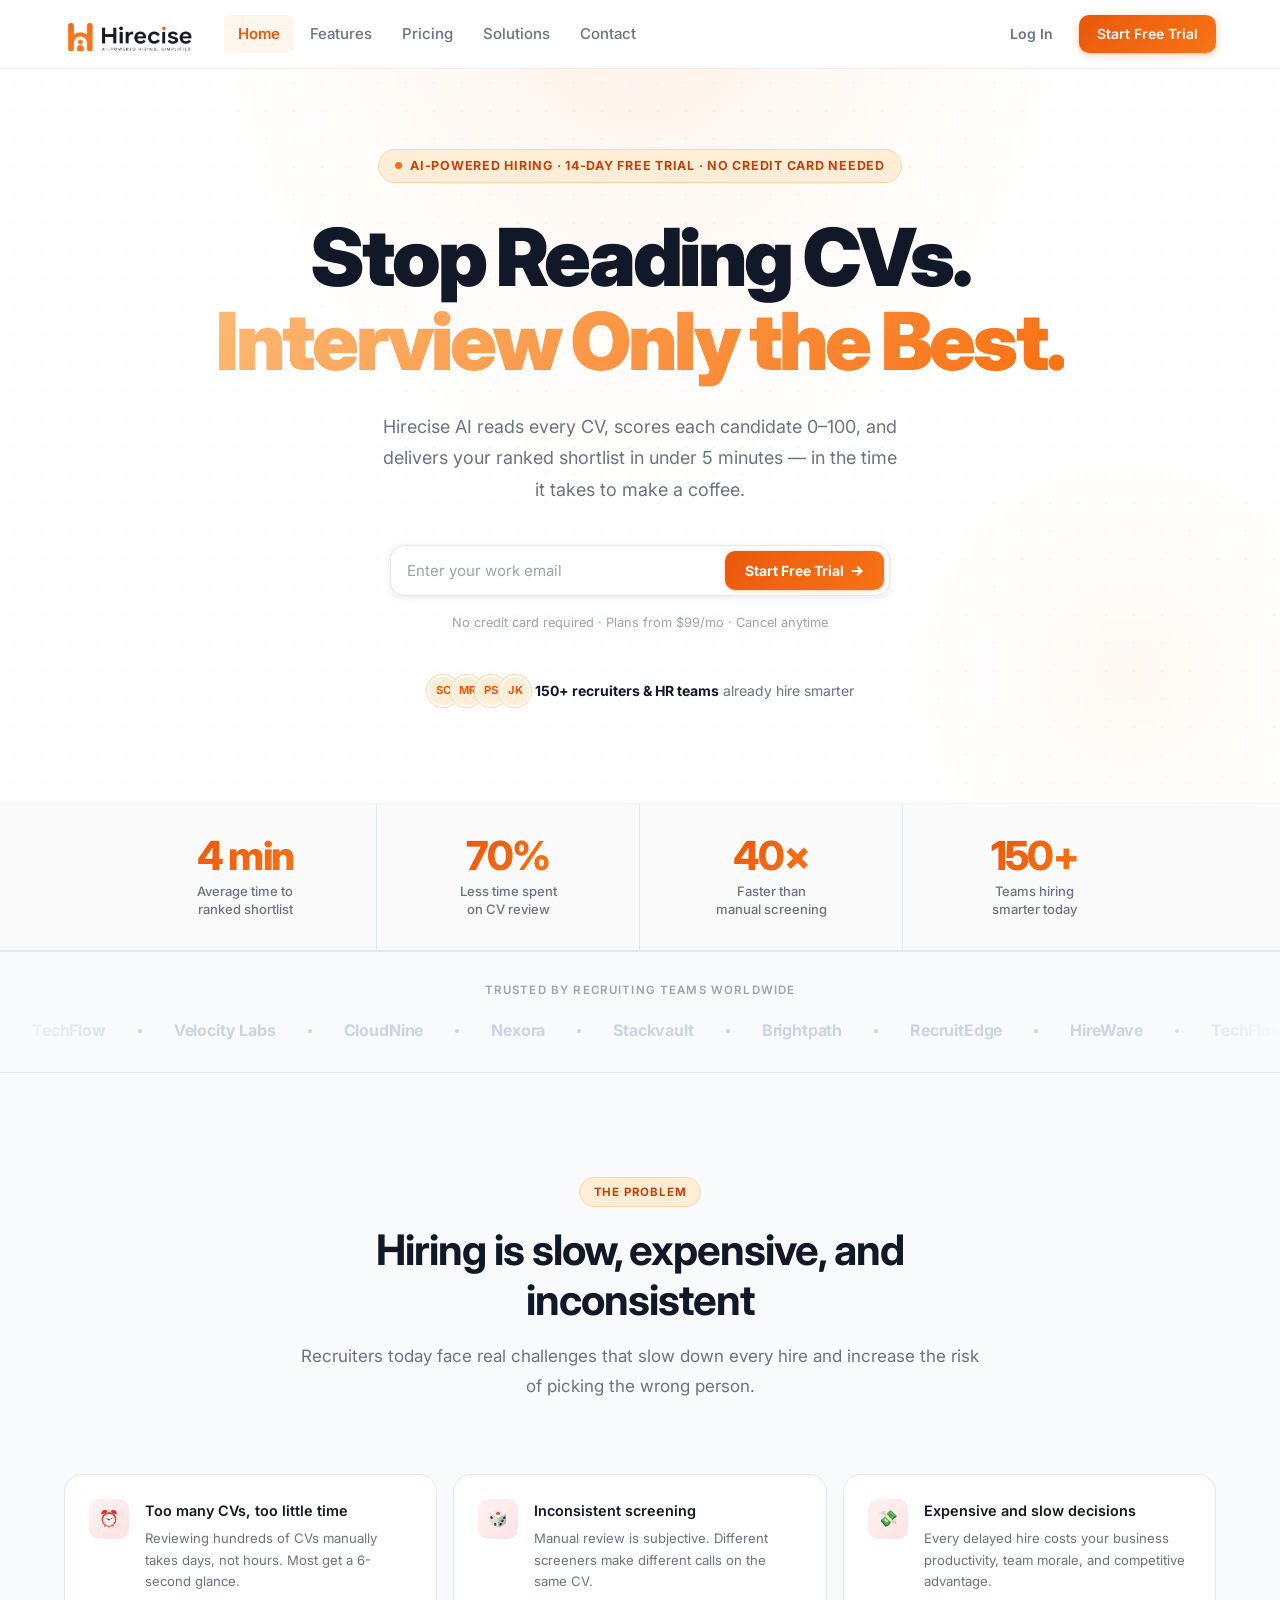
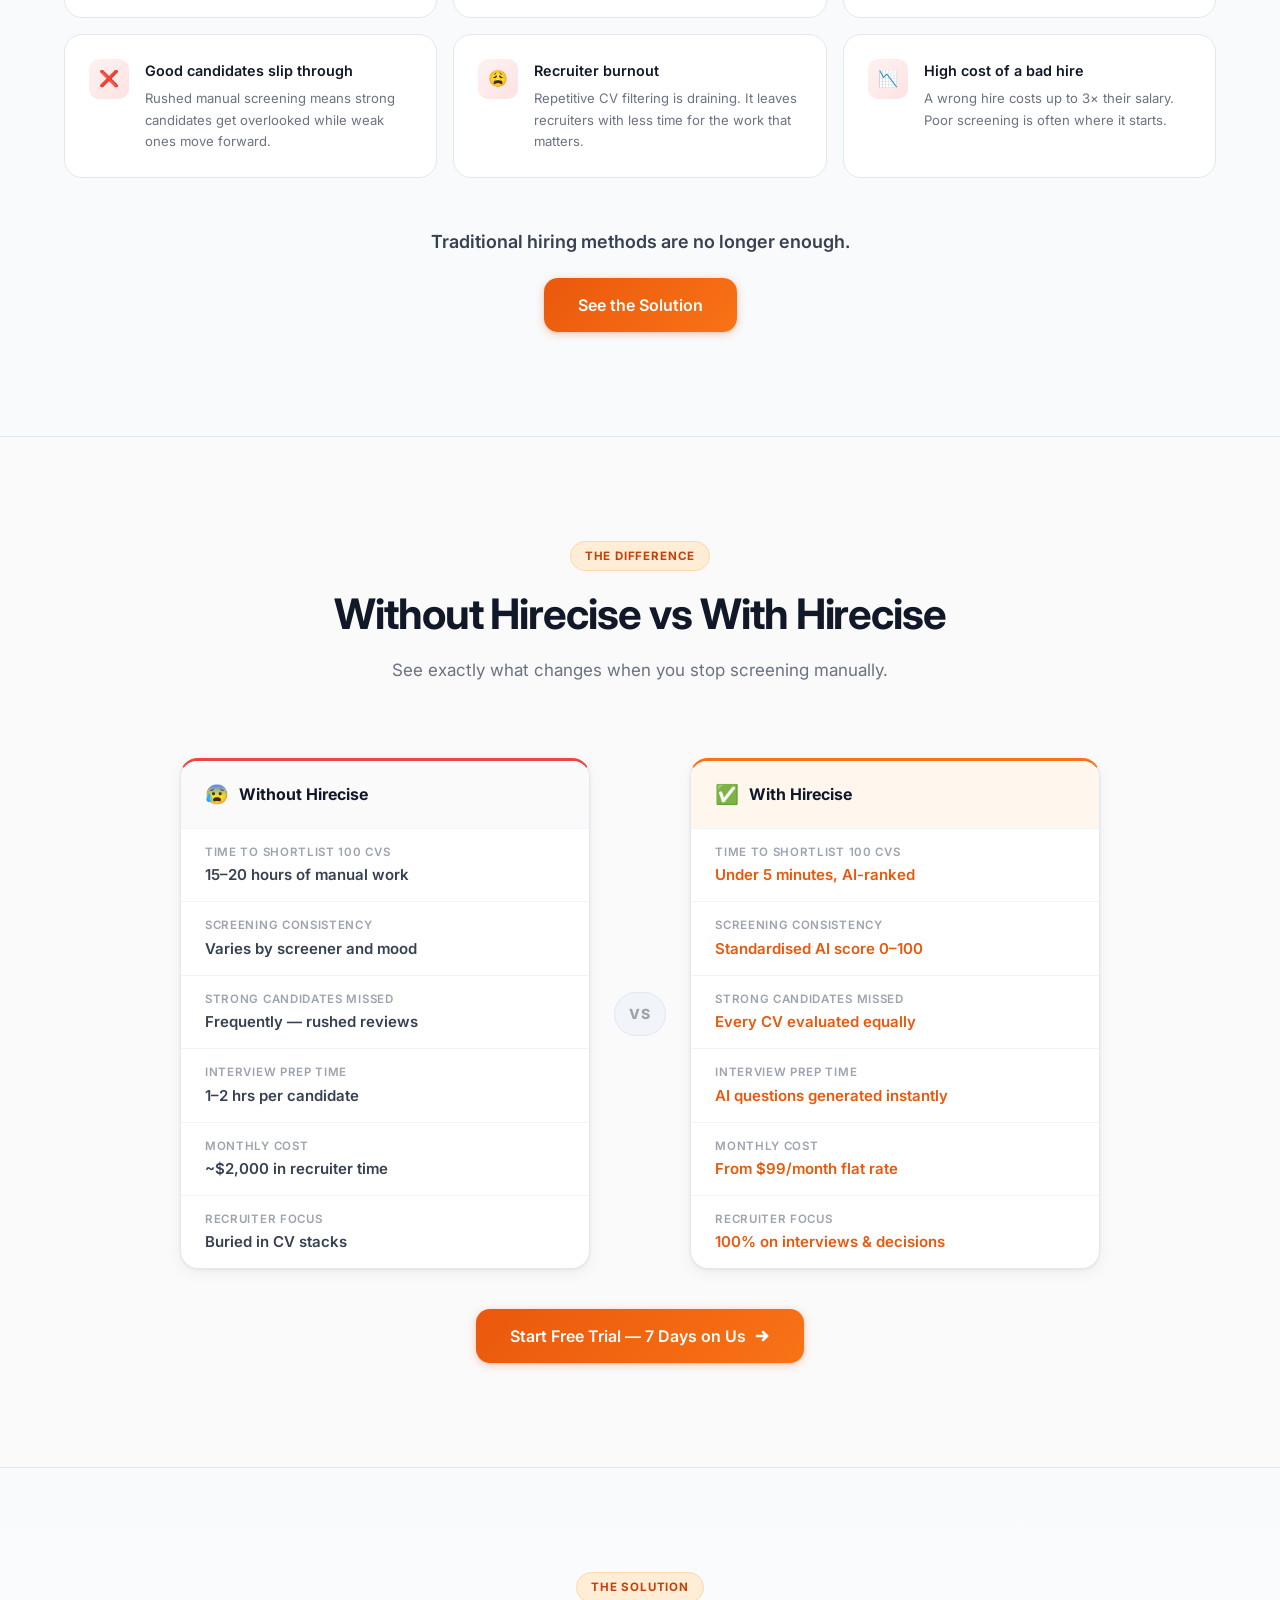
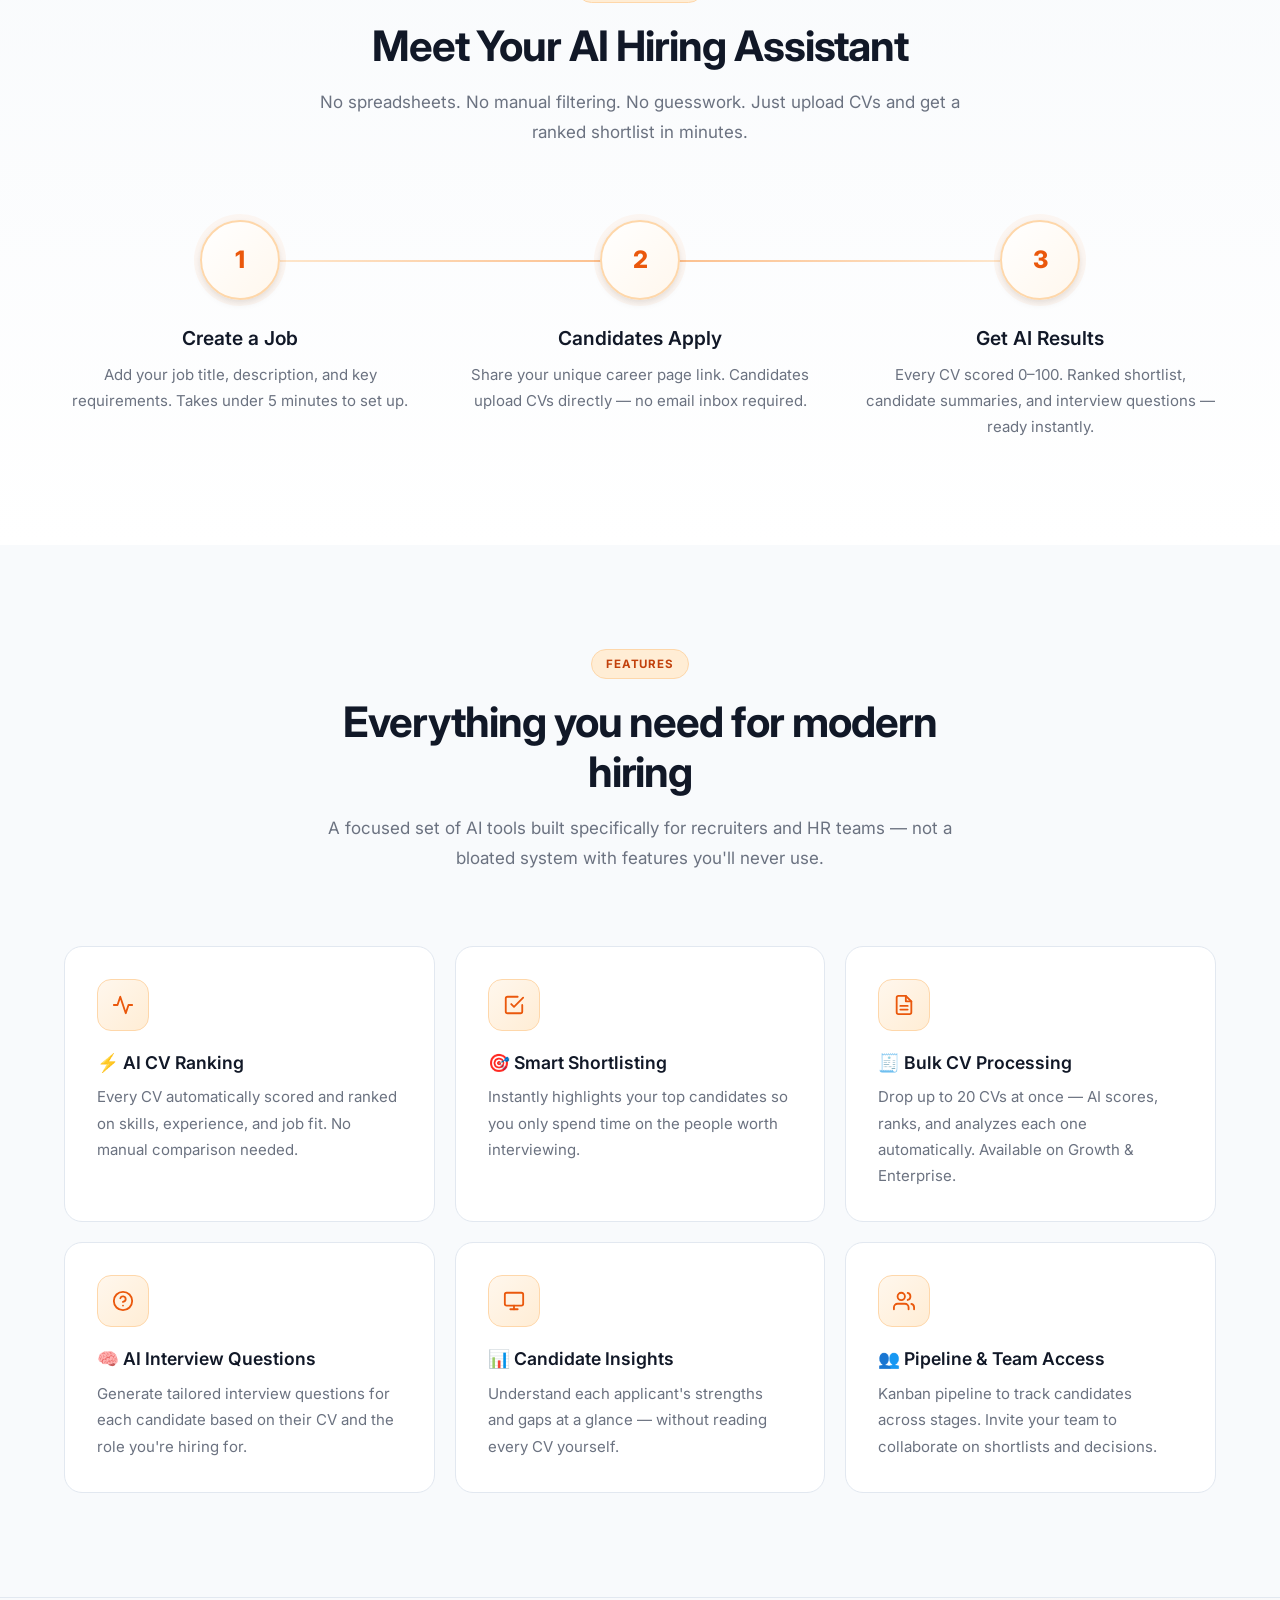
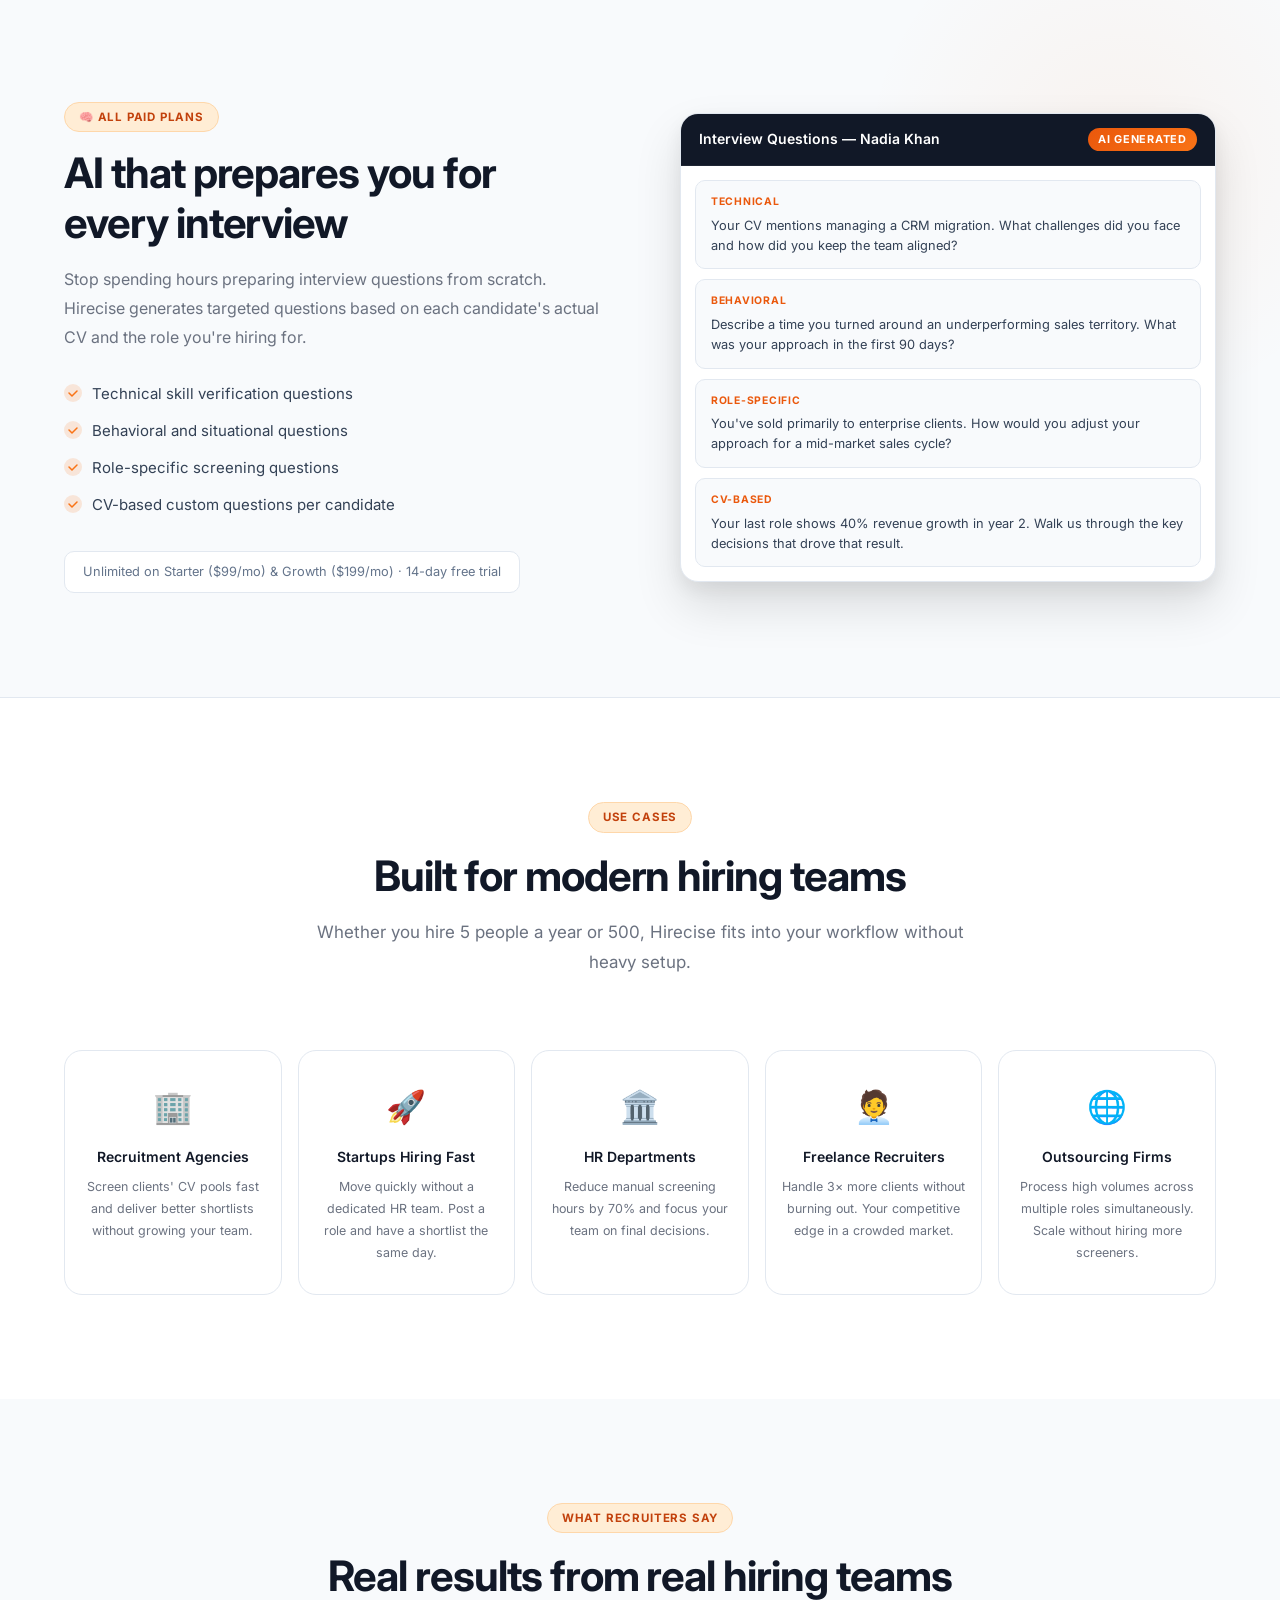
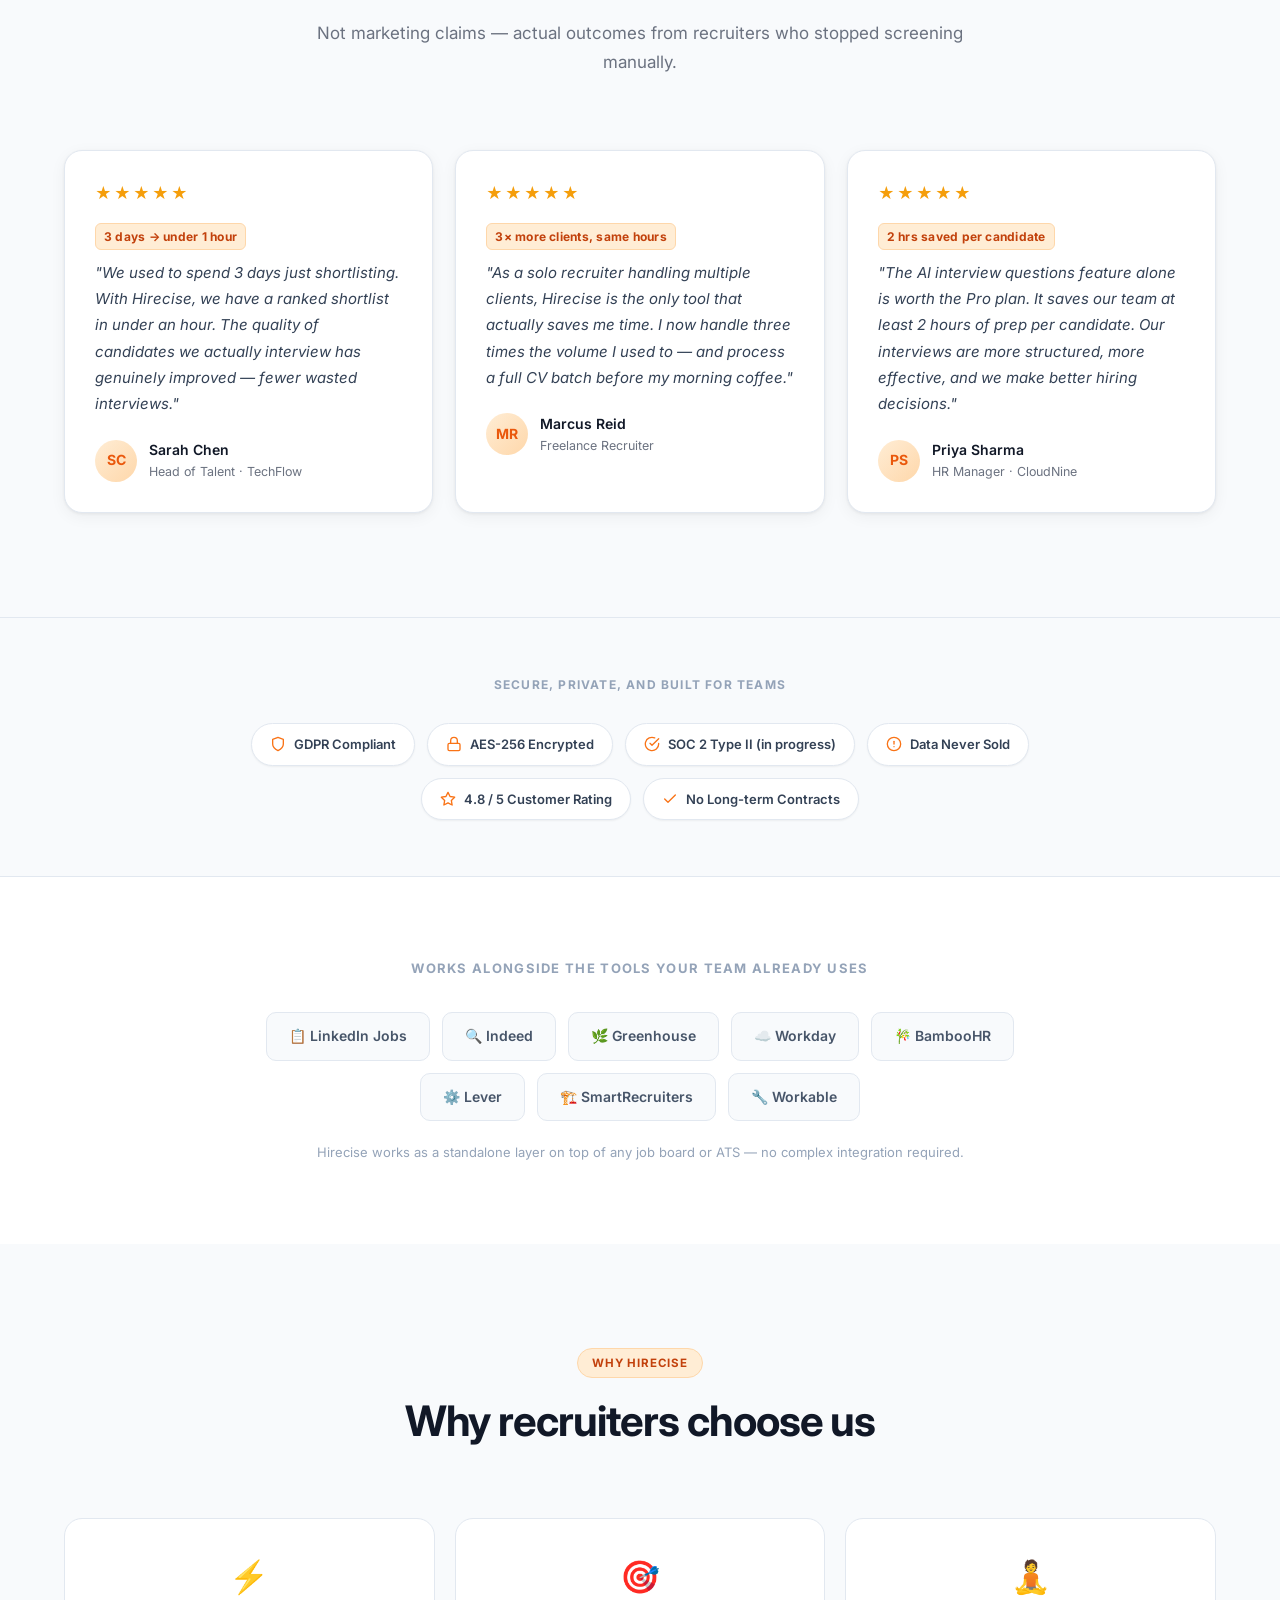
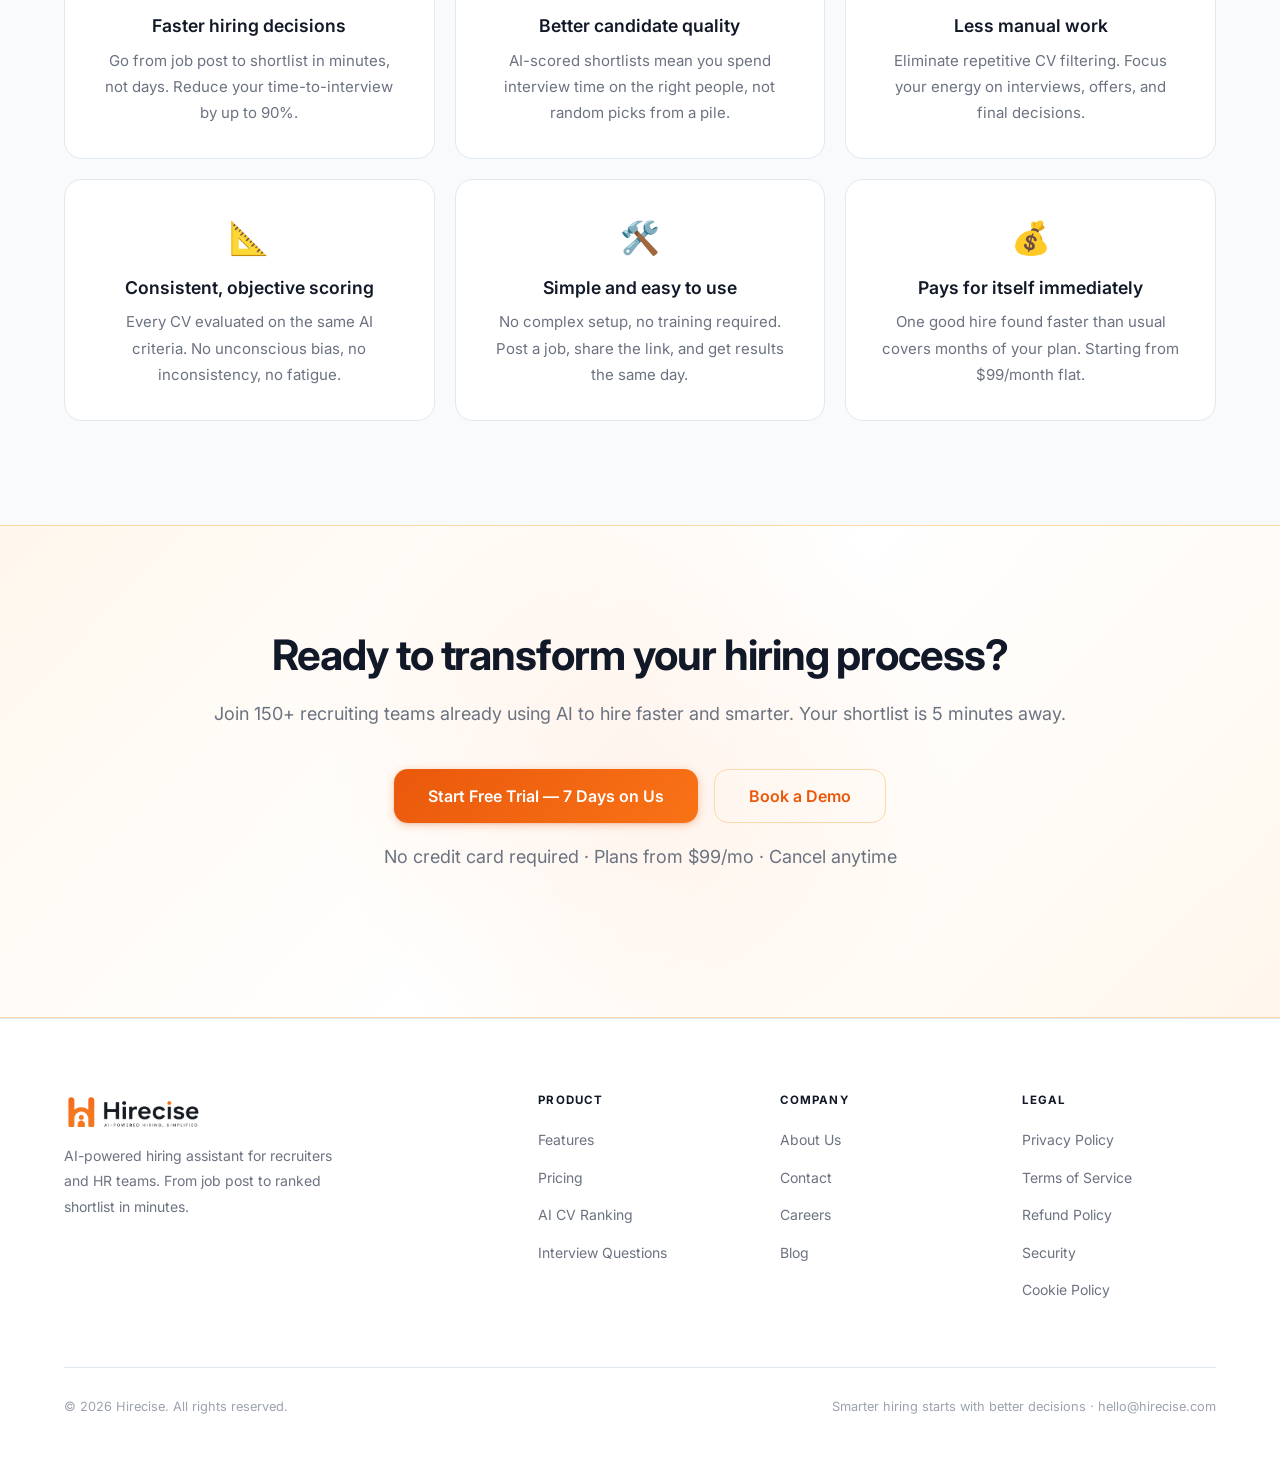
==== commit 75fd7f7f: "Update hero headline to Stop Reading CVs / Interview Only the Best Co-Authored-By: Claude Sonnet 4.6" ====
--- a/index.html
+++ b/index.html
@@ -61,6 +61,7 @@
           <a href="index.html" class="active">Home</a>
           <a href="features.html">Features</a>
           <a href="pricing.html">Pricing</a>
+          <a href="solutions.html">Solutions</a>
           <a href="contact.html">Contact</a>
         </div>
         <div class="nav-actions">
@@ -76,6 +77,7 @@
         <a href="index.html" class="active">Home</a>
         <a href="features.html">Features</a>
         <a href="pricing.html">Pricing</a>
+        <a href="solutions.html">Solutions</a>
         <a href="contact.html">Contact</a>
         <div class="nav-mobile-actions">
           <a href="https://app.hirecise.com/login" class="btn btn-outline">Log In</a>
@@ -99,9 +101,8 @@
       </div>
 
       <h1 id="hero-heading" class="hero-title">
-        Stop Screening<br>
-        <span class="o">Candidates</span><br>
-        Manually.
+        Stop Reading CVs.<br class="desktop-br">
+        <span class="o">Interview Only the Best.</span>
       </h1>
 
       <p class="hero-desc">
@@ -380,7 +381,7 @@
           <svg width="22" height="22" viewBox="0 0 24 24" fill="none" stroke="currentColor" stroke-width="2" stroke-linecap="round" stroke-linejoin="round"><path d="M14 2H6a2 2 0 00-2 2v16a2 2 0 002 2h12a2 2 0 002-2V8z"/><polyline points="14 2 14 8 20 8"/><line x1="16" y1="13" x2="8" y2="13"/><line x1="16" y1="17" x2="8" y2="17"/></svg>
         </div>
         <h3>🧾 Bulk CV Processing</h3>
-        <p>Upload hundreds of CVs at once in PDF or Word format. The AI handles all parsing and analysis automatically.</p>
+        <p>Drop up to 20 CVs at once — AI scores, ranks, and analyzes each one automatically. Available on Growth &amp; Enterprise.</p>
       </article>
       <article class="highlight-card">
         <div class="highlight-icon" aria-hidden="true">
--- a/css/styles.css
+++ b/css/styles.css
@@ -307,7 +307,7 @@
 
 /* Giant headline */
 .hero-title {
-  font-size: clamp(52px, 8.5vw, 88px);
+  font-size: clamp(44px, 7.5vw, 80px);
   font-weight: 900;
   letter-spacing: -.04em;
   line-height: 1.05;
@@ -1017,7 +1017,8 @@
   .compare-scroll-hint { display: block; }
 }
 @media (max-width: 480px) {
-  .hero-title        { font-size: clamp(40px, 11vw, 56px); }
+  .hero-title        { font-size: clamp(28px, 8.5vw, 40px); }
+  .hero-desc         { font-size: 1rem; margin-bottom: 28px; }
   .hero              { padding: 60px 0 72px; }
   .cta-actions       { flex-direction: column; width: 100%; }
   .cta-actions .btn  { width: 100%; max-width: 320px; }
